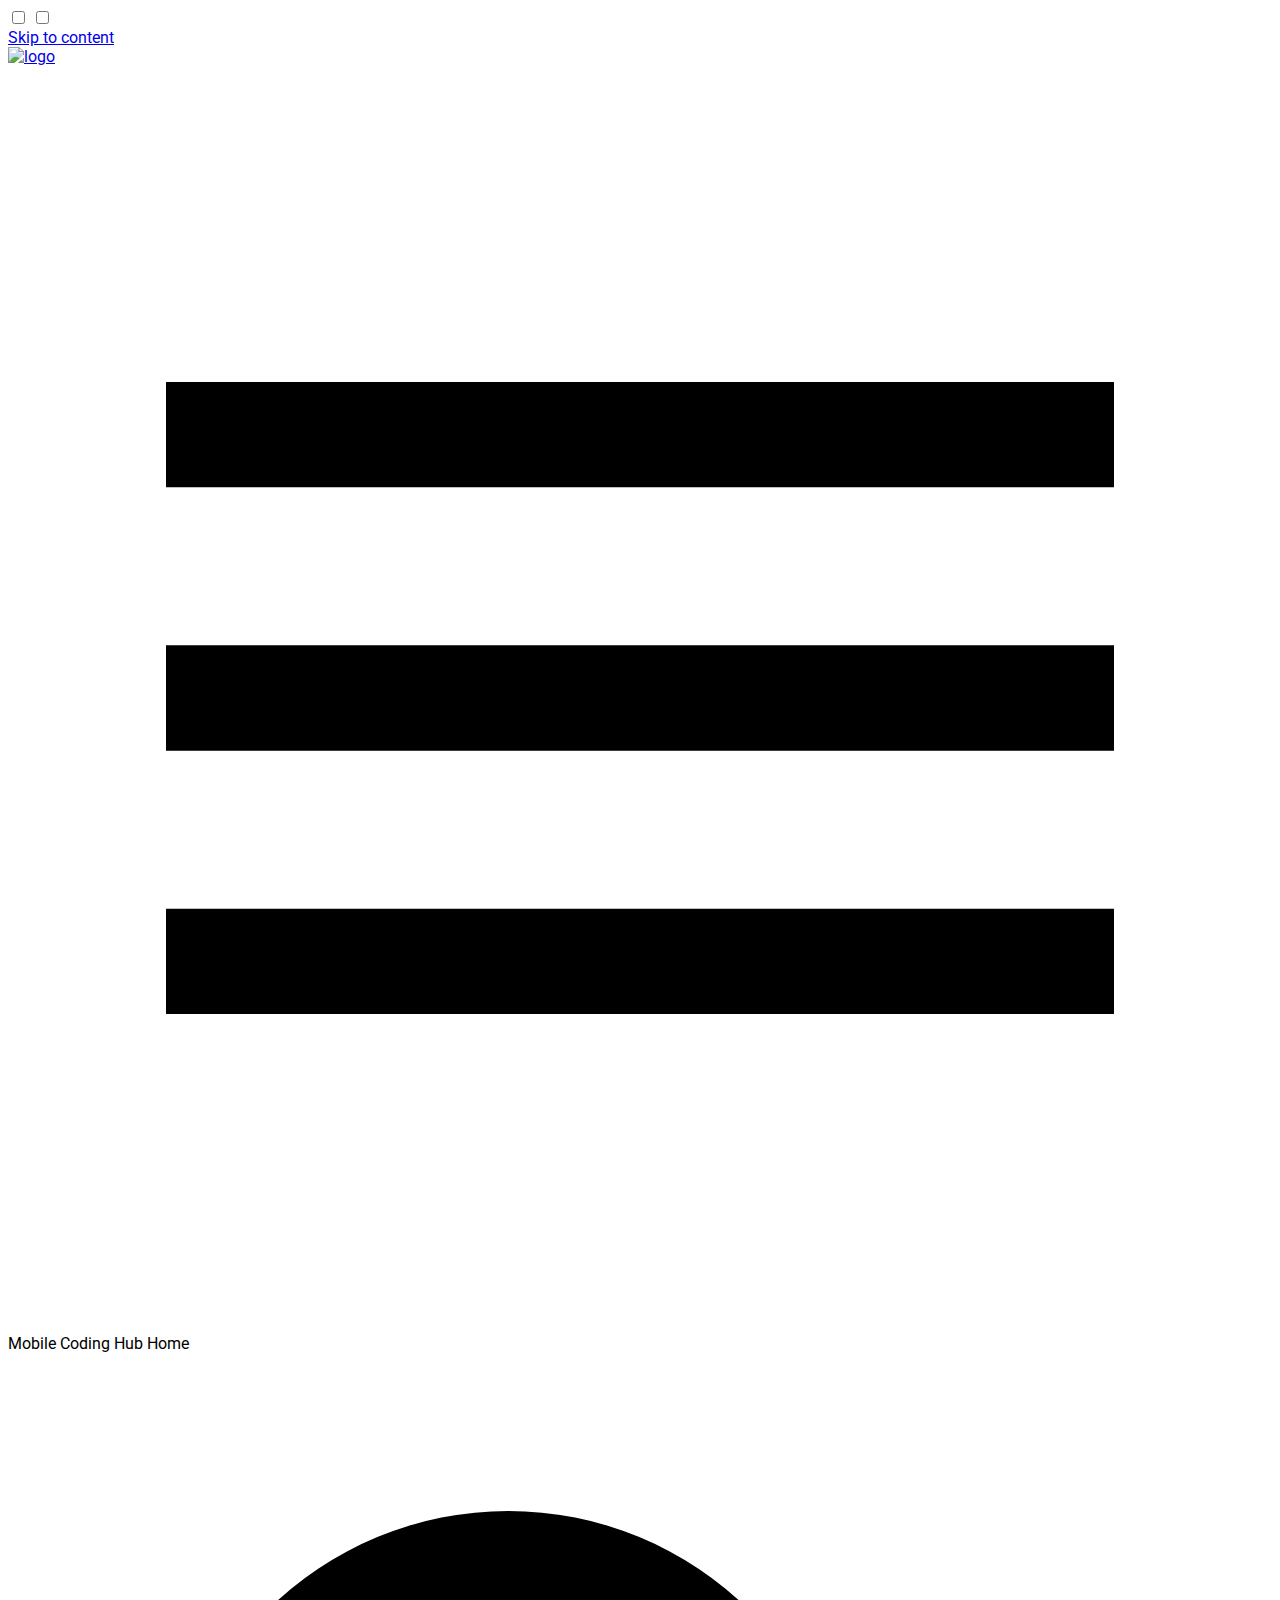
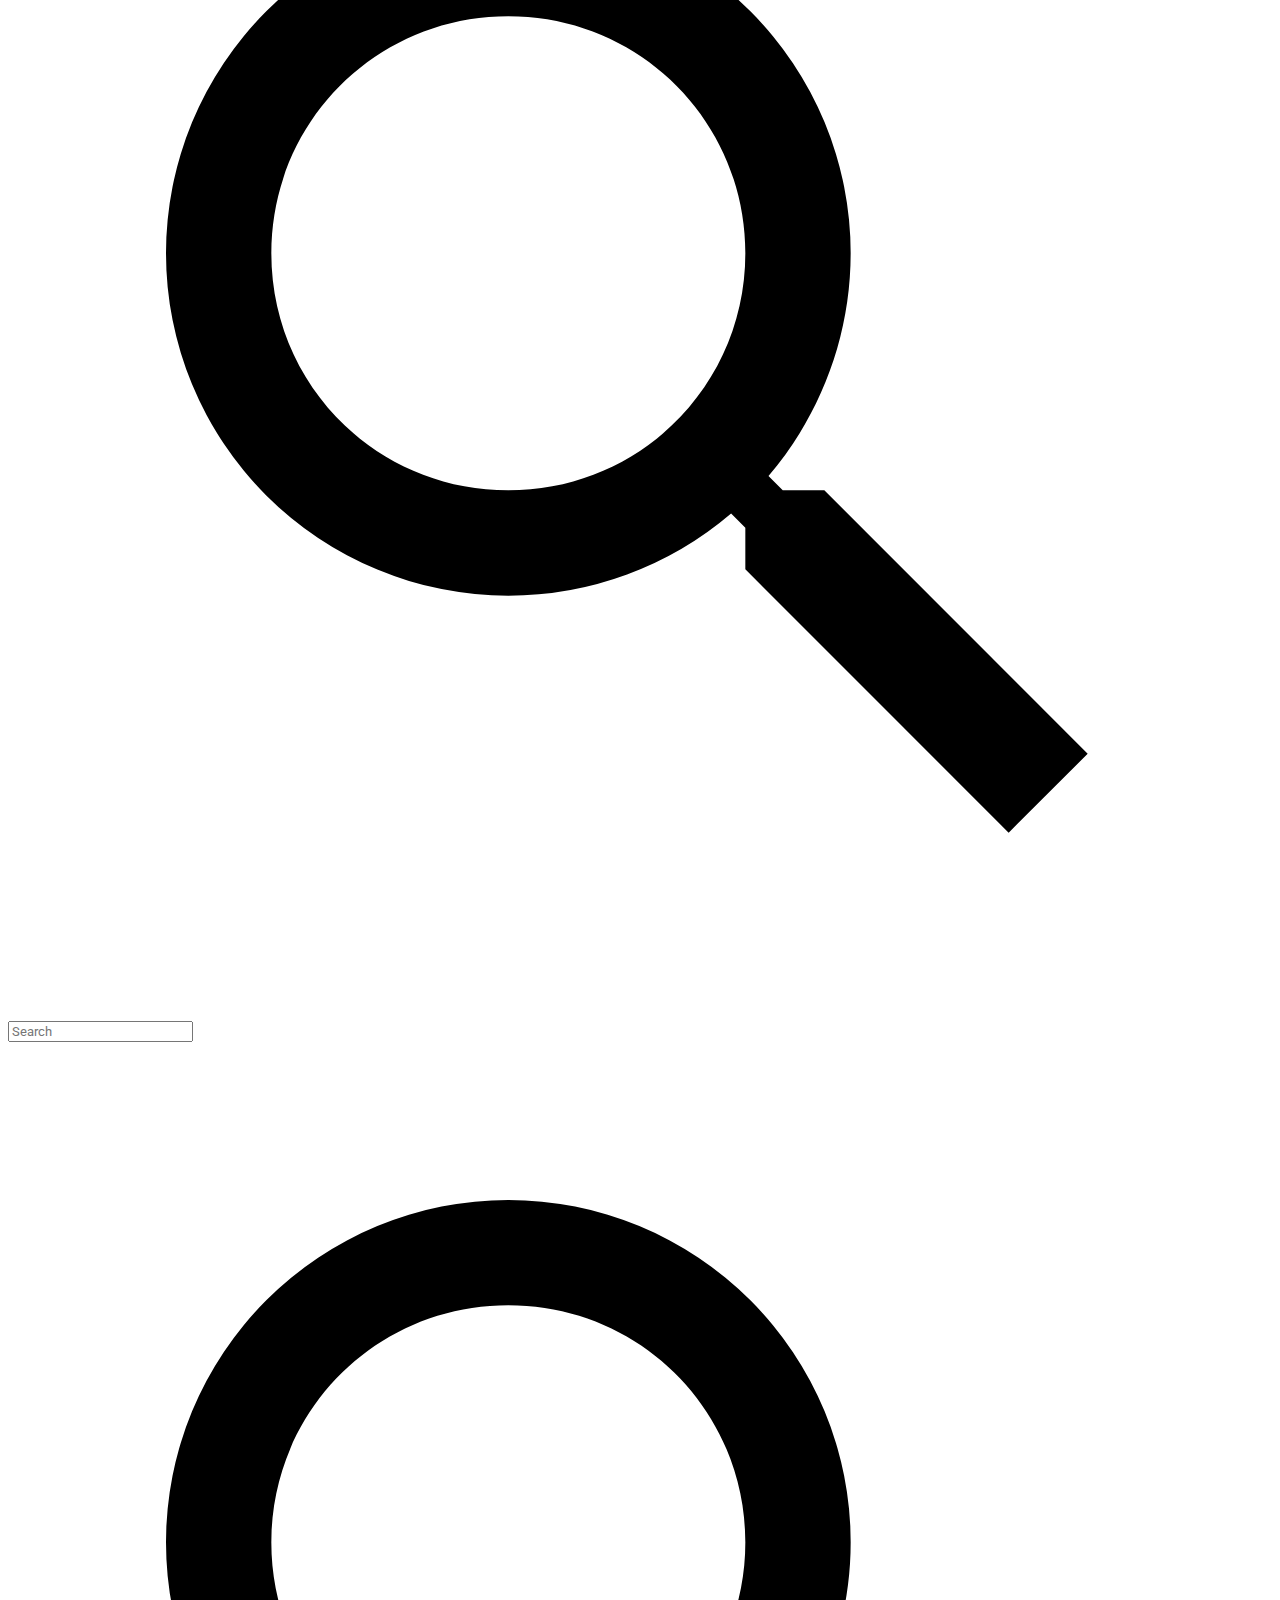
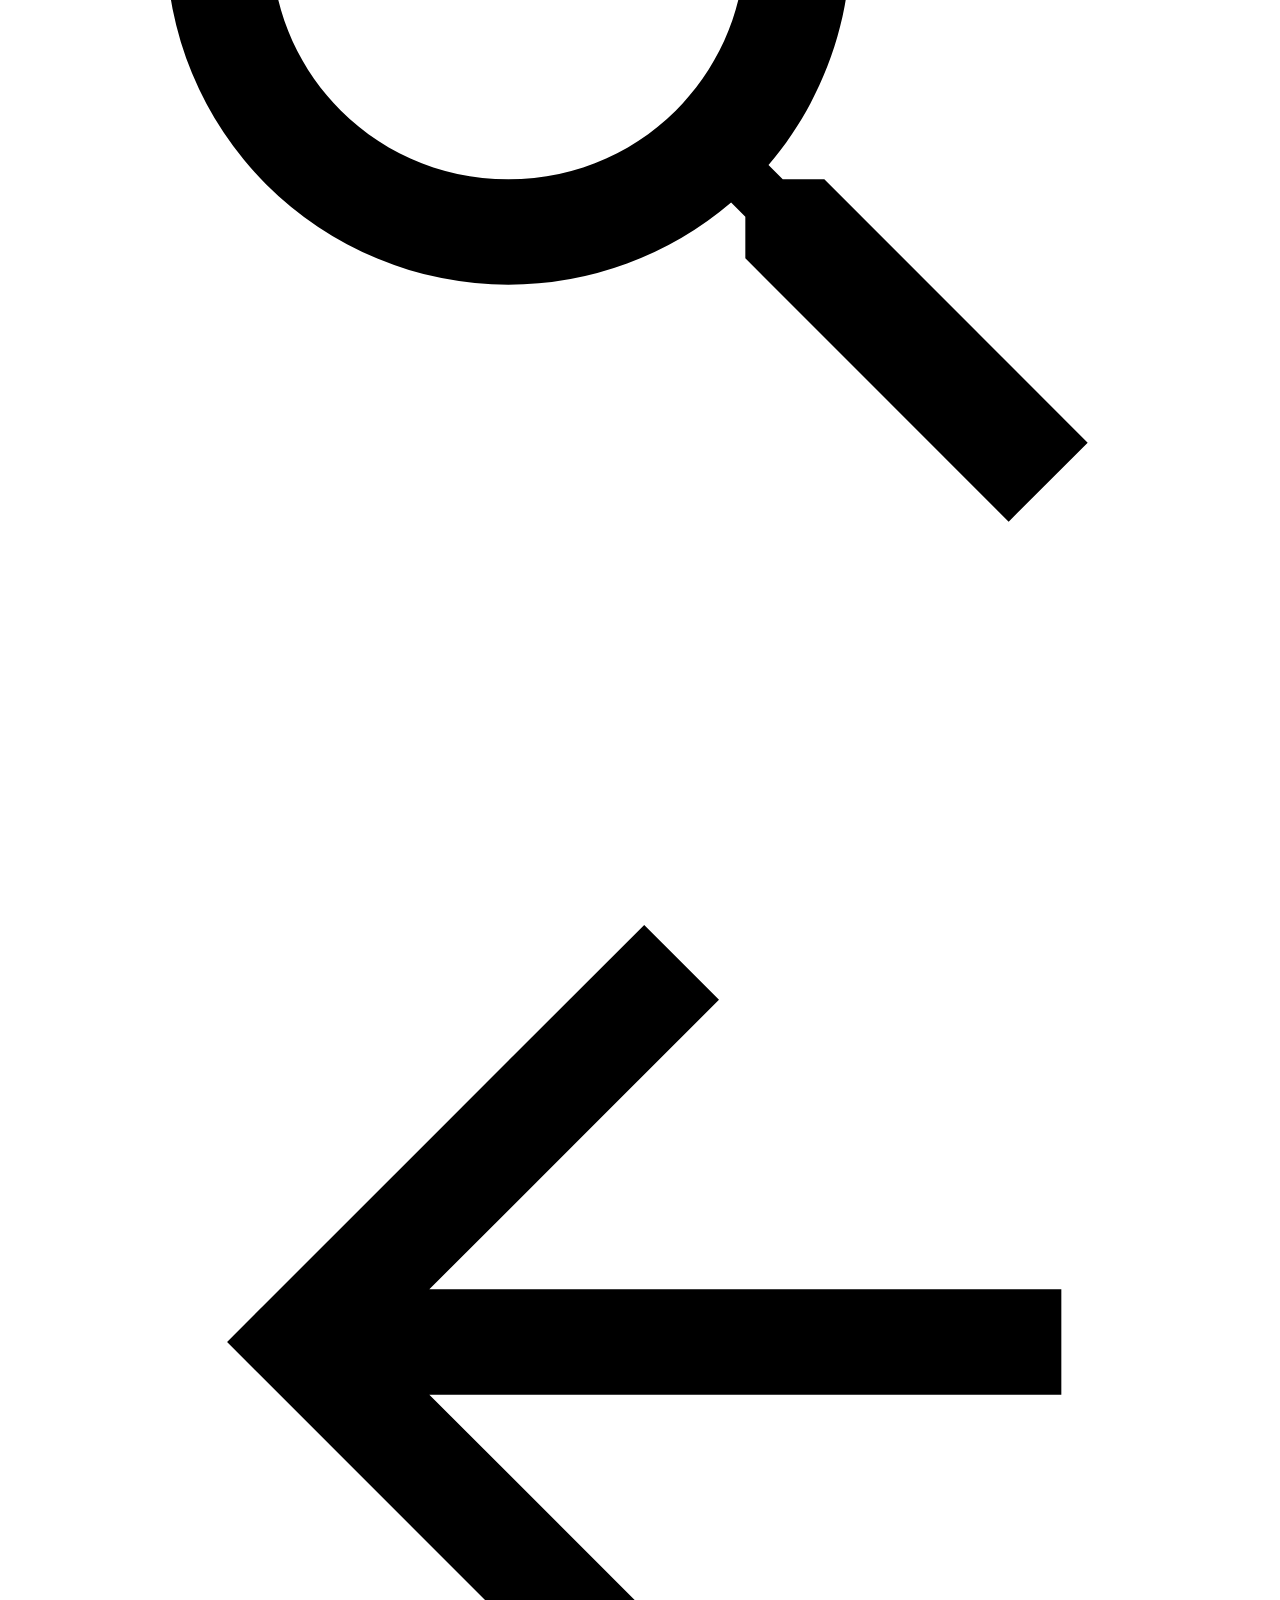
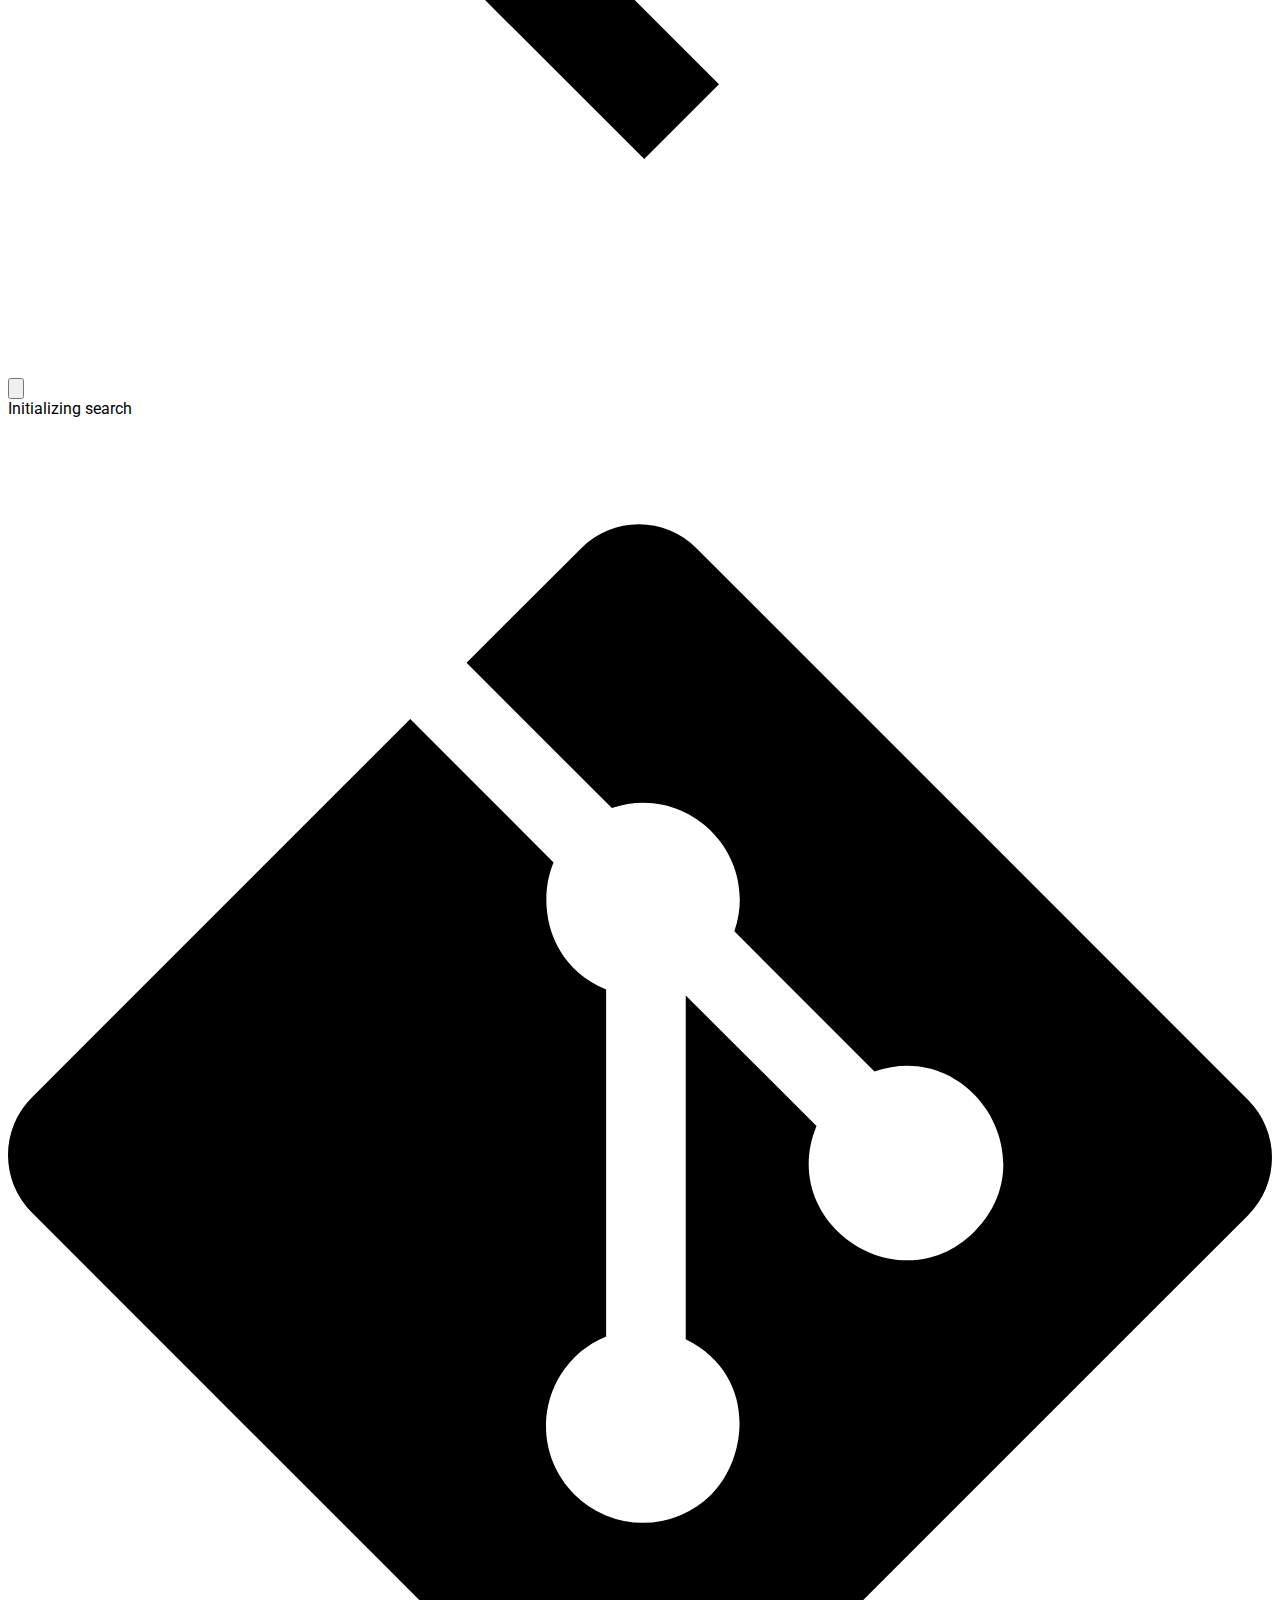
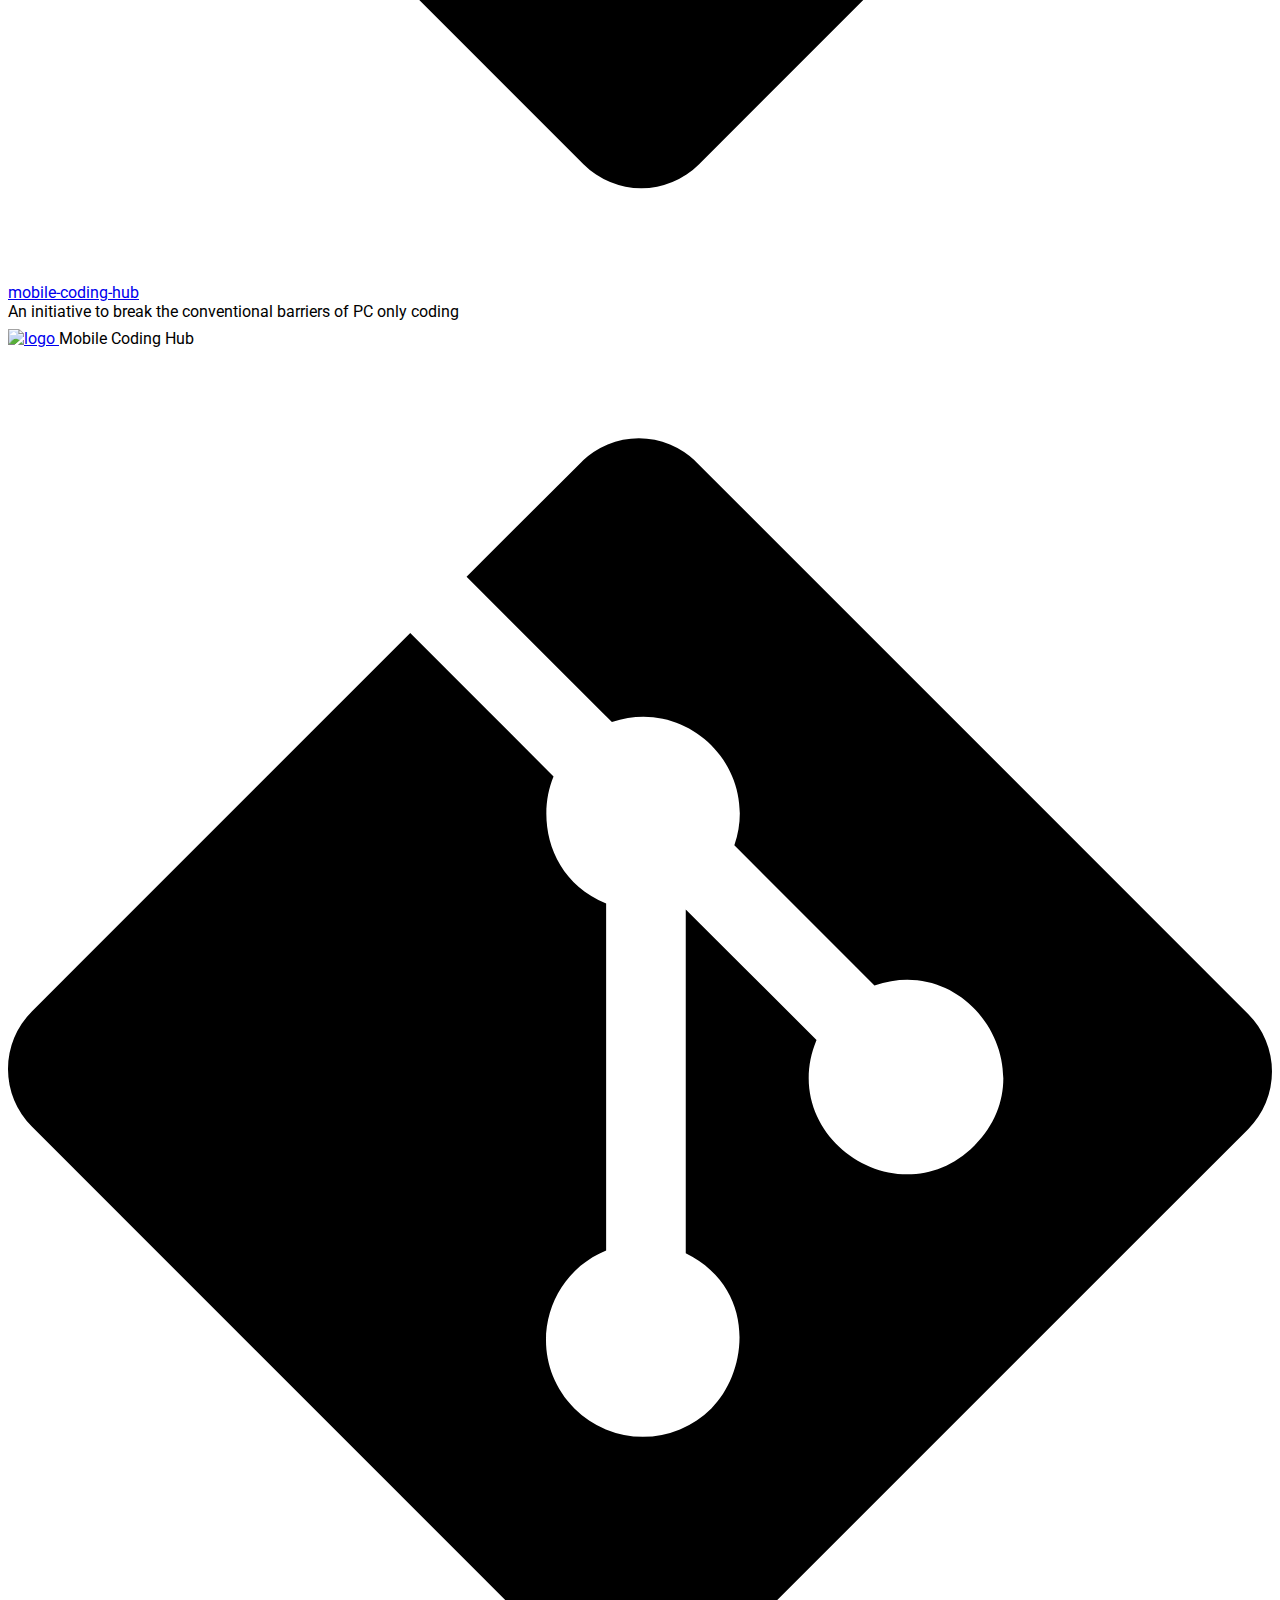
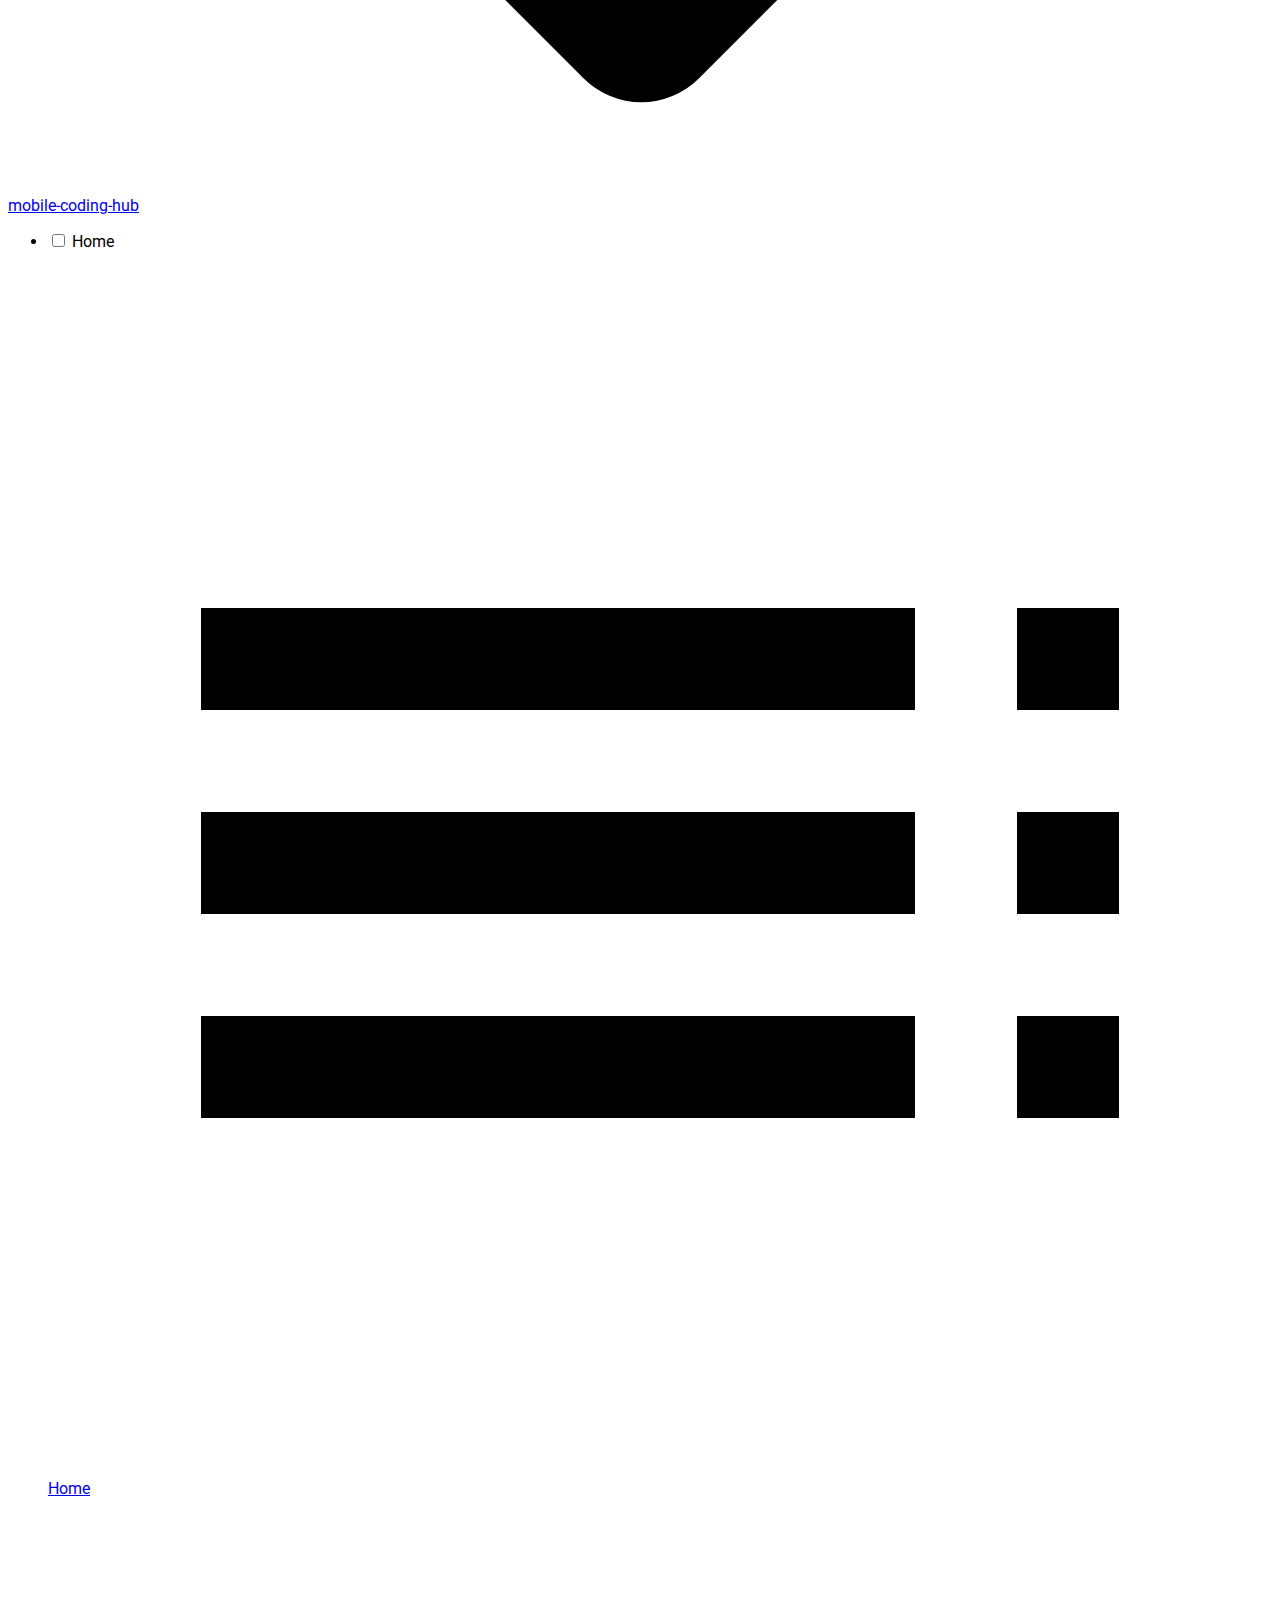
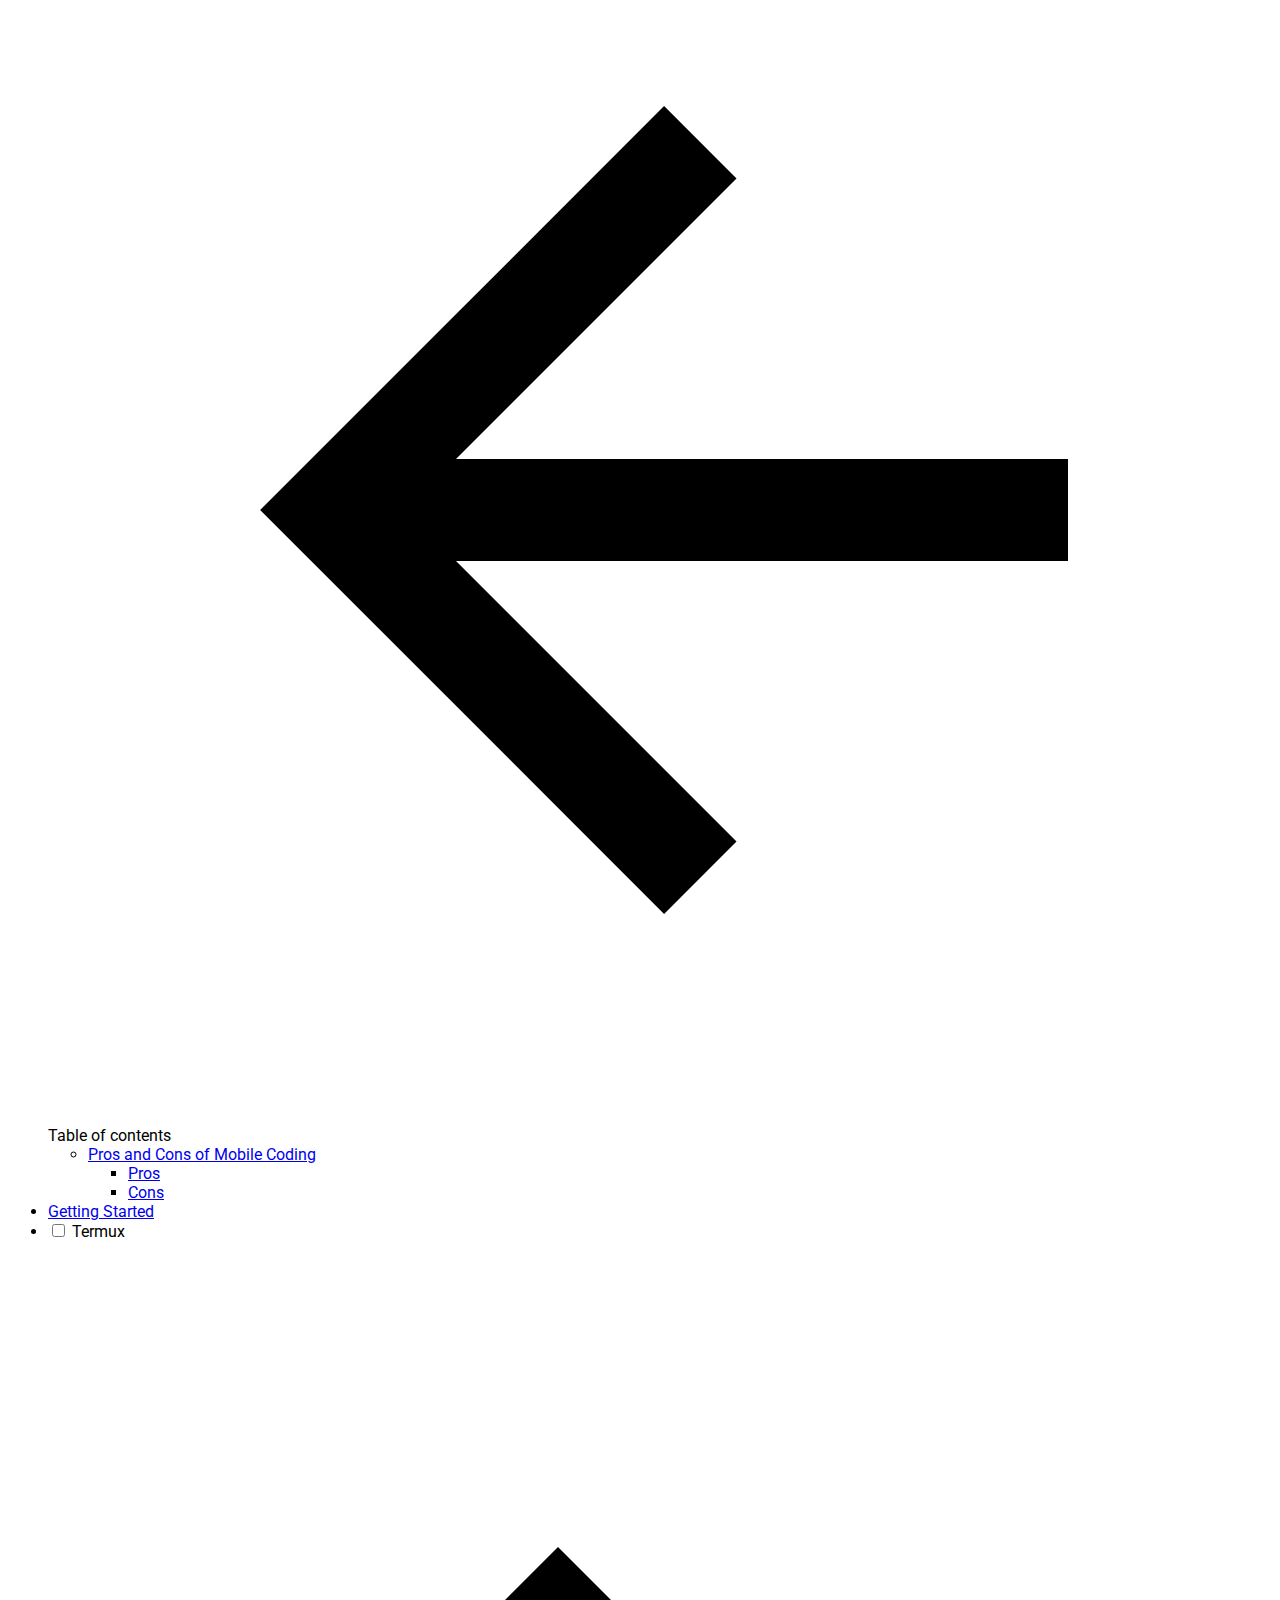
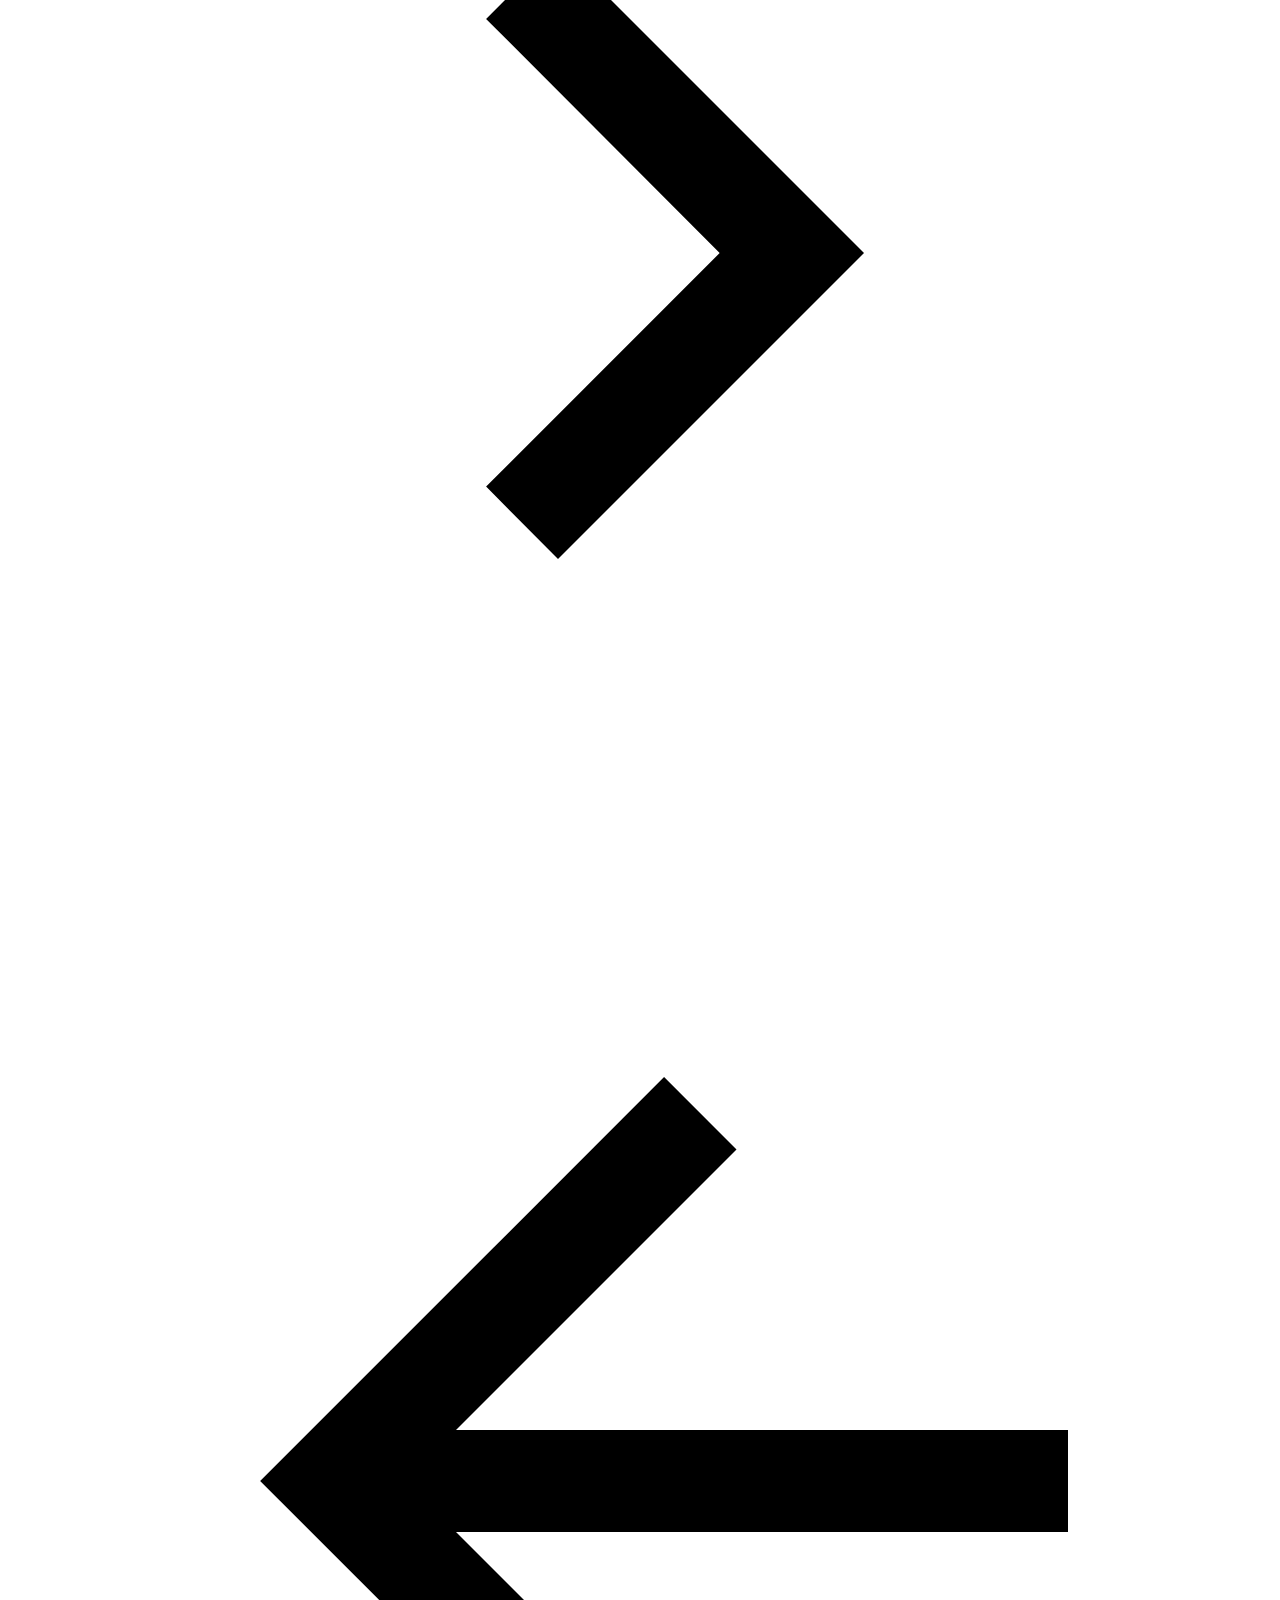
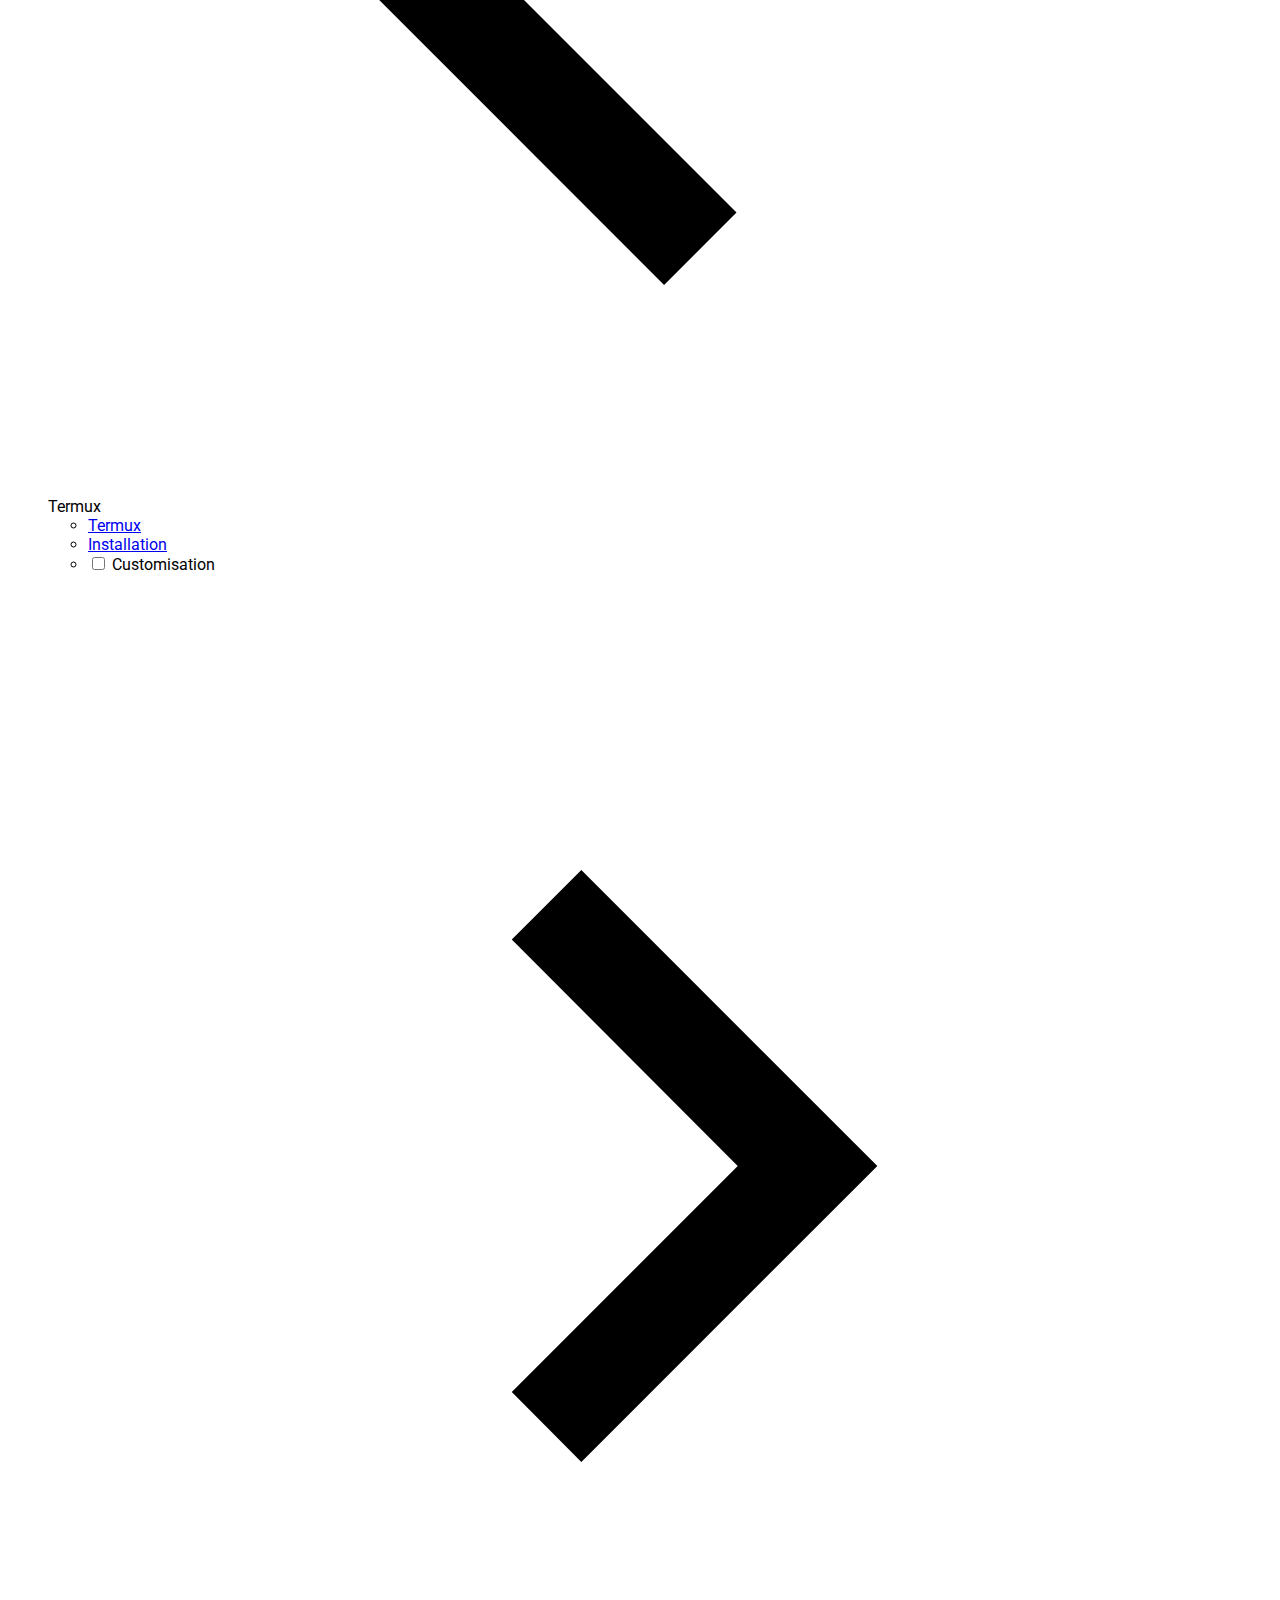
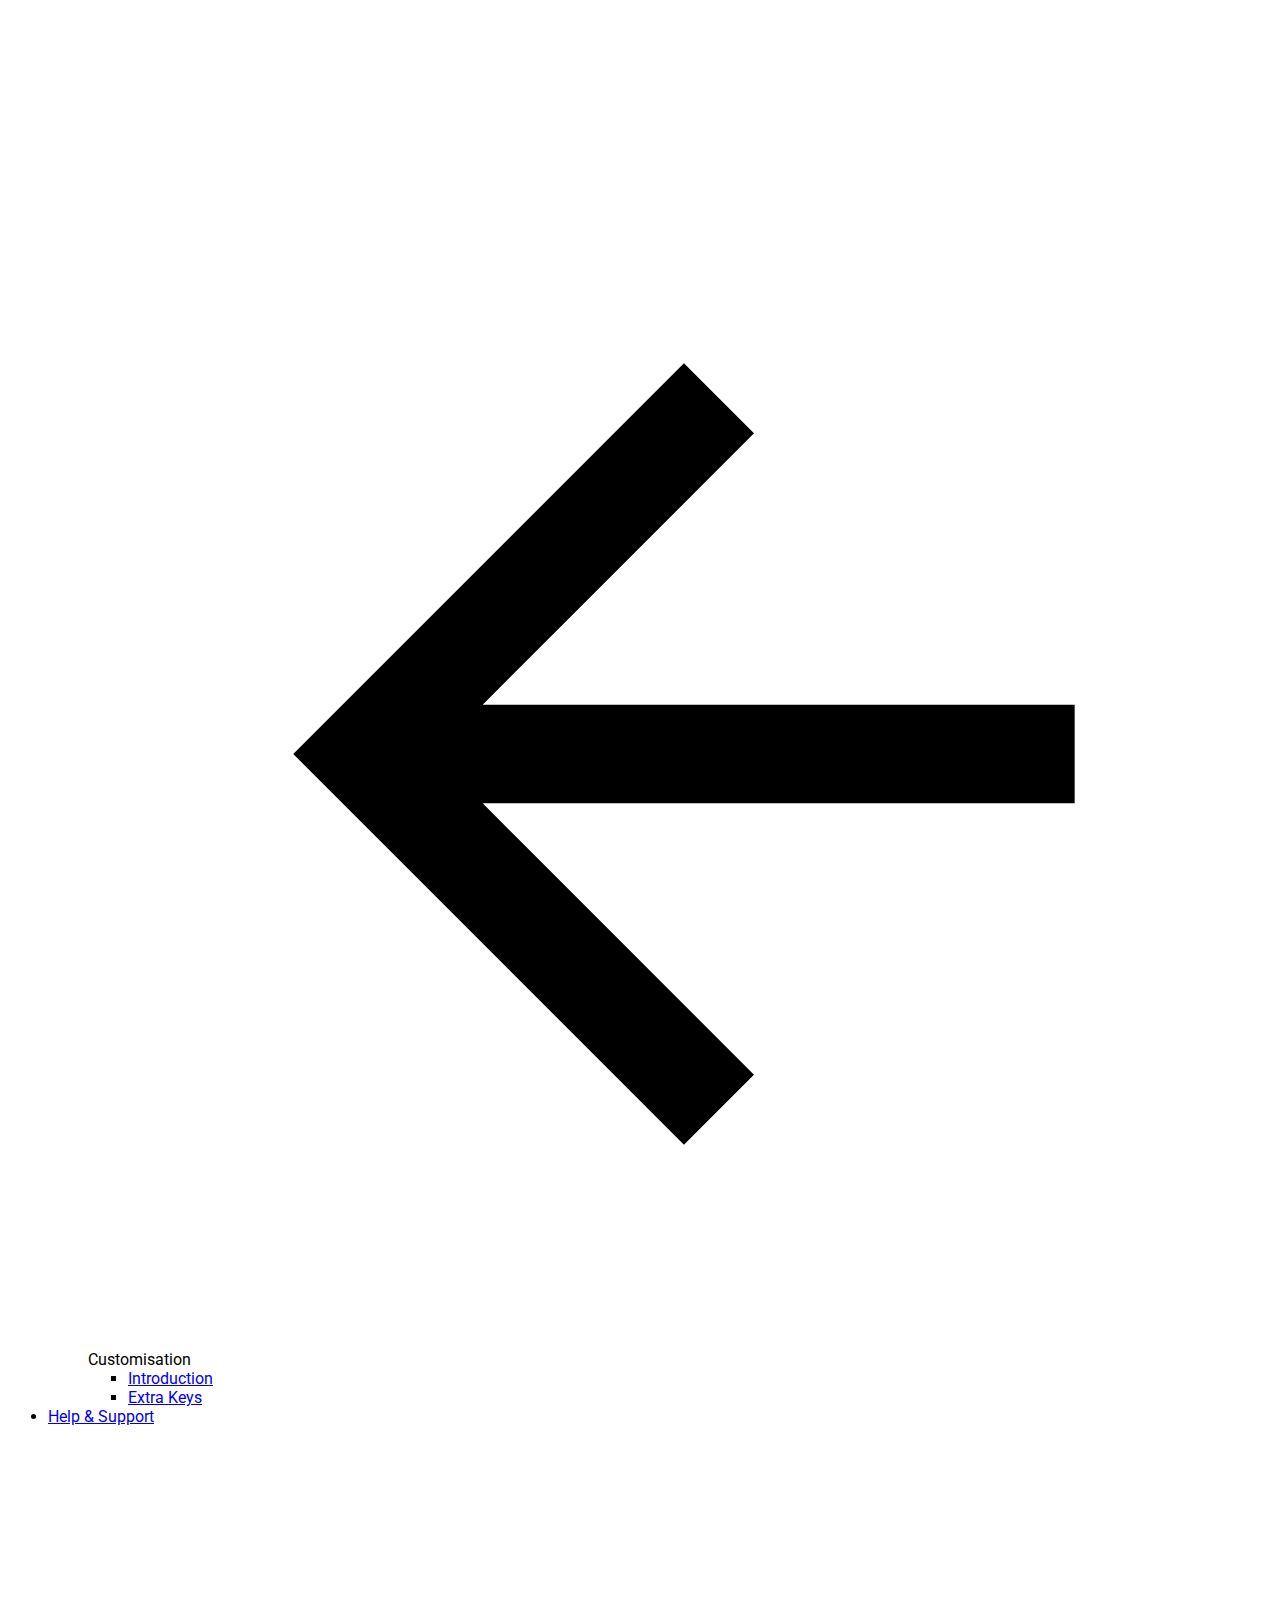
==== index.html @ 4bb4afca "Deployed f367a77 with MkDocs version: 1.1.2" ====
<!doctype html>
<html lang="en" class="no-js">
  <head>
    
  <meta charset="utf-8">
  <meta name="viewport" content="width=device-width,initial-scale=1">
  
    <meta name="description" content="An initiative to break the conventional barriers of PC only coding">
  
  
    <link rel="canonical" href="https://mobile-coding-hub.github.io/">
  
  
    <meta name="author" content="AXVin">
  
  
    <meta name="og:image" content="https://mobile-coding-hub.github.io/images/MCH_Mobile.svg">
  
  <link rel="shortcut icon" href="images/MCH_Mobile.svg">
  <meta name="generator" content="mkdocs-1.1.2, mkdocs-material-5.4.0">

    
      
        <title>Mobile Coding Hub</title>
      
    
    
  
      <link rel="stylesheet" href="assets/stylesheets/main.fe0cca5b.min.css">
      
        <link rel="stylesheet" href="assets/stylesheets/palette.a46bcfb3.min.css">
      
      
        
        
        <meta name="theme-color" content="#009688">
      
    
  
    
    
    
      <meta name="theme-color" content="#009688">
    
  

    
    
      
        <link href="https://fonts.gstatic.com" rel="preconnect" crossorigin>
        <link rel="stylesheet" href="https://fonts.googleapis.com/css?family=Roboto:300,400,400i,700%7CRoboto+Mono&display=fallback">
        <style>body,input{font-family:"Roboto",-apple-system,BlinkMacSystemFont,Helvetica,Arial,sans-serif}code,kbd,pre{font-family:"Roboto Mono",SFMono-Regular,Consolas,Menlo,monospace}</style>
      
    
    
    
      <link rel="stylesheet" href="stylesheets/extra.css">
    
    
      
        
<script>window.ga=window.ga||function(){(ga.q=ga.q||[]).push(arguments)},ga.l=+new Date,ga("create","UA-143099709-1","auto"),ga("set","anonymizeIp",!0),ga("send","pageview"),document.addEventListener("DOMContentLoaded",function(){document.forms.search&&document.forms.search.query.addEventListener("blur",function(){if(this.value){var e=document.location.pathname;ga("send","pageview",e+"?q="+this.value)}})}),document.addEventListener("DOMContentSwitch",function(){ga("send","pageview")})</script>
<script async src="https://www.google-analytics.com/analytics.js"></script>
      
    
    

  </head>
  
  
    
    
    
    <body dir="ltr" data-md-color-scheme="slate" data-md-color-primary="teal" data-md-color-accent="orange">
  
    
    <input class="md-toggle" data-md-toggle="drawer" type="checkbox" id="__drawer" autocomplete="off">
    <input class="md-toggle" data-md-toggle="search" type="checkbox" id="__search" autocomplete="off">
    <label class="md-overlay" for="__drawer"></label>
    <div data-md-component="skip">
      
        
        <a href="#our-motive" class="md-skip">
          Skip to content
        </a>
      
    </div>
    <div data-md-component="announce">
      
    </div>
    
      <header class="md-header" data-md-component="header">
  <nav class="md-header-nav md-grid" aria-label="Header">
    <a href="https://mobile-coding-hub.github.io" title="Mobile Coding Hub" class="md-header-nav__button md-logo" aria-label="Mobile Coding Hub">
      
  <img src="images/MCH_Mobile.svg" alt="logo">

    </a>
    <label class="md-header-nav__button md-icon" for="__drawer">
      <svg xmlns="http://www.w3.org/2000/svg" viewBox="0 0 24 24"><path d="M3 6h18v2H3V6m0 5h18v2H3v-2m0 5h18v2H3v-2z"/></svg>
    </label>
    <div class="md-header-nav__title" data-md-component="header-title">
      
        <div class="md-header-nav__ellipsis">
          <span class="md-header-nav__topic md-ellipsis">
            Mobile Coding Hub
          </span>
          <span class="md-header-nav__topic md-ellipsis">
            
              Home
            
          </span>
        </div>
      
    </div>
    
      <label class="md-header-nav__button md-icon" for="__search">
        <svg xmlns="http://www.w3.org/2000/svg" viewBox="0 0 24 24"><path d="M9.5 3A6.5 6.5 0 0116 9.5c0 1.61-.59 3.09-1.56 4.23l.27.27h.79l5 5-1.5 1.5-5-5v-.79l-.27-.27A6.516 6.516 0 019.5 16 6.5 6.5 0 013 9.5 6.5 6.5 0 019.5 3m0 2C7 5 5 7 5 9.5S7 14 9.5 14 14 12 14 9.5 12 5 9.5 5z"/></svg>
      </label>
      
<div class="md-search" data-md-component="search" role="dialog">
  <label class="md-search__overlay" for="__search"></label>
  <div class="md-search__inner" role="search">
    <form class="md-search__form" name="search">
      <input type="text" class="md-search__input" name="query" aria-label="Search" placeholder="Search" autocapitalize="off" autocorrect="off" autocomplete="off" spellcheck="false" data-md-component="search-query" data-md-state="active">
      <label class="md-search__icon md-icon" for="__search">
        <svg xmlns="http://www.w3.org/2000/svg" viewBox="0 0 24 24"><path d="M9.5 3A6.5 6.5 0 0116 9.5c0 1.61-.59 3.09-1.56 4.23l.27.27h.79l5 5-1.5 1.5-5-5v-.79l-.27-.27A6.516 6.516 0 019.5 16 6.5 6.5 0 013 9.5 6.5 6.5 0 019.5 3m0 2C7 5 5 7 5 9.5S7 14 9.5 14 14 12 14 9.5 12 5 9.5 5z"/></svg>
        <svg xmlns="http://www.w3.org/2000/svg" viewBox="0 0 24 24"><path d="M20 11v2H8l5.5 5.5-1.42 1.42L4.16 12l7.92-7.92L13.5 5.5 8 11h12z"/></svg>
      </label>
      <button type="reset" class="md-search__icon md-icon" aria-label="Clear" data-md-component="search-reset" tabindex="-1">
        <svg xmlns="http://www.w3.org/2000/svg" viewBox="0 0 24 24"><path d="M19 6.41L17.59 5 12 10.59 6.41 5 5 6.41 10.59 12 5 17.59 6.41 19 12 13.41 17.59 19 19 17.59 13.41 12 19 6.41z"/></svg>
      </button>
    </form>
    <div class="md-search__output">
      <div class="md-search__scrollwrap" data-md-scrollfix>
        <div class="md-search-result" data-md-component="search-result">
          <div class="md-search-result__meta">
            Initializing search
          </div>
          <ol class="md-search-result__list"></ol>
        </div>
      </div>
    </div>
  </div>
</div>
    
    
      <div class="md-header-nav__source">
        
<a href="https://github.com/mobile-coding-hub/mobile-coding-hub.github.io/" title="Go to repository" class="md-source">
  <div class="md-source__icon md-icon">
    
    <svg xmlns="http://www.w3.org/2000/svg" viewBox="0 0 448 512"><path d="M439.55 236.05L244 40.45a28.87 28.87 0 00-40.81 0l-40.66 40.63 51.52 51.52c27.06-9.14 52.68 16.77 43.39 43.68l49.66 49.66c34.23-11.8 61.18 31 35.47 56.69-26.49 26.49-70.21-2.87-56-37.34L240.22 199v121.85c25.3 12.54 22.26 41.85 9.08 55a34.34 34.34 0 01-48.55 0c-17.57-17.6-11.07-46.91 11.25-56v-123c-20.8-8.51-24.6-30.74-18.64-45L142.57 101 8.45 235.14a28.86 28.86 0 000 40.81l195.61 195.6a28.86 28.86 0 0040.8 0l194.69-194.69a28.86 28.86 0 000-40.81z"/></svg>
  </div>
  <div class="md-source__repository">
    mobile-coding-hub
  </div>
</a>
      </div>
    
  </nav>
</header>
    
    <div class="md-container" data-md-component="container">
      
        
          <!-- Determine class according to level -->


  


<!-- Hero teaser -->
<div class="md-hero md-hero--expand" data-md-component="hero">
  <div class="md-hero__inner md-grid">
    An initiative to break the conventional barriers of PC only coding

    <div class="ko-fi">
      <script type='text/javascript' src='https://ko-fi.com/widgets/widget_2.js'></script>
      <script type='text/javascript'>
        kofiwidget2.init('Buy me a Ko-fi', '#29abe0', 'D1D41VSPS');
        kofiwidget2.draw();
      </script>
    </div>
  </div>
</div>

<style>
.ko-fi {
  padding-top: 8px;
}
</style>
        
      
      
        
      
      <main class="md-main" data-md-component="main">
        <div class="md-main__inner md-grid">
          
            
              <div class="md-sidebar md-sidebar--primary" data-md-component="navigation">
                <div class="md-sidebar__scrollwrap">
                  <div class="md-sidebar__inner">
                    <nav class="md-nav md-nav--primary" aria-label="Navigation" data-md-level="0">
  <label class="md-nav__title" for="__drawer">
    <a href="https://mobile-coding-hub.github.io" title="Mobile Coding Hub" class="md-nav__button md-logo" aria-label="Mobile Coding Hub">
      
  <img src="images/MCH_Mobile.svg" alt="logo">

    </a>
    Mobile Coding Hub
  </label>
  
    <div class="md-nav__source">
      
<a href="https://github.com/mobile-coding-hub/mobile-coding-hub.github.io/" title="Go to repository" class="md-source">
  <div class="md-source__icon md-icon">
    
    <svg xmlns="http://www.w3.org/2000/svg" viewBox="0 0 448 512"><path d="M439.55 236.05L244 40.45a28.87 28.87 0 00-40.81 0l-40.66 40.63 51.52 51.52c27.06-9.14 52.68 16.77 43.39 43.68l49.66 49.66c34.23-11.8 61.18 31 35.47 56.69-26.49 26.49-70.21-2.87-56-37.34L240.22 199v121.85c25.3 12.54 22.26 41.85 9.08 55a34.34 34.34 0 01-48.55 0c-17.57-17.6-11.07-46.91 11.25-56v-123c-20.8-8.51-24.6-30.74-18.64-45L142.57 101 8.45 235.14a28.86 28.86 0 000 40.81l195.61 195.6a28.86 28.86 0 0040.8 0l194.69-194.69a28.86 28.86 0 000-40.81z"/></svg>
  </div>
  <div class="md-source__repository">
    mobile-coding-hub
  </div>
</a>
    </div>
  
  <ul class="md-nav__list" data-md-scrollfix>
    
      
      
      

  


  <li class="md-nav__item md-nav__item--active">
    
    <input class="md-nav__toggle md-toggle" data-md-toggle="toc" type="checkbox" id="__toc">
    
      
    
    
      <label class="md-nav__link md-nav__link--active" for="__toc">
        Home
        <span class="md-nav__icon md-icon">
          <svg xmlns="http://www.w3.org/2000/svg" viewBox="0 0 24 24"><path d="M3 9h14V7H3v2m0 4h14v-2H3v2m0 4h14v-2H3v2m16 0h2v-2h-2v2m0-10v2h2V7h-2m0 6h2v-2h-2v2z"/></svg>
        </span>
      </label>
    
    <a href="." title="Home" class="md-nav__link md-nav__link--active">
      Home
    </a>
    
      
<nav class="md-nav md-nav--secondary" aria-label="Table of contents">
  
  
    
  
  
    <label class="md-nav__title" for="__toc">
      <span class="md-nav__icon md-icon">
        <svg xmlns="http://www.w3.org/2000/svg" viewBox="0 0 24 24"><path d="M20 11v2H8l5.5 5.5-1.42 1.42L4.16 12l7.92-7.92L13.5 5.5 8 11h12z"/></svg>
      </span>
      Table of contents
    </label>
    <ul class="md-nav__list" data-md-scrollfix>
      
        <li class="md-nav__item">
  <a href="#pros-and-cons-of-mobile-coding" class="md-nav__link">
    Pros and Cons of Mobile Coding
  </a>
  
    <nav class="md-nav" aria-label="Pros and Cons of Mobile Coding">
      <ul class="md-nav__list">
        
          <li class="md-nav__item">
  <a href="#pros" class="md-nav__link">
    Pros
  </a>
  
</li>
        
          <li class="md-nav__item">
  <a href="#cons" class="md-nav__link">
    Cons
  </a>
  
</li>
        
      </ul>
    </nav>
  
</li>
      
    </ul>
  
</nav>
    
  </li>

    
      
      
      


  <li class="md-nav__item">
    <a href="started/" title="Getting Started" class="md-nav__link">
      Getting Started
    </a>
  </li>

    
      
      
      


  <li class="md-nav__item md-nav__item--nested">
    
      <input class="md-nav__toggle md-toggle" data-md-toggle="nav-3" type="checkbox" id="nav-3">
    
    <label class="md-nav__link" for="nav-3">
      Termux
      <span class="md-nav__icon md-icon">
        <svg xmlns="http://www.w3.org/2000/svg" viewBox="0 0 24 24"><path d="M8.59 16.58L13.17 12 8.59 7.41 10 6l6 6-6 6-1.41-1.42z"/></svg>
      </span>
    </label>
    <nav class="md-nav" aria-label="Termux" data-md-level="1">
      <label class="md-nav__title" for="nav-3">
        <span class="md-nav__icon md-icon">
          <svg xmlns="http://www.w3.org/2000/svg" viewBox="0 0 24 24"><path d="M20 11v2H8l5.5 5.5-1.42 1.42L4.16 12l7.92-7.92L13.5 5.5 8 11h12z"/></svg>
        </span>
        Termux
      </label>
      <ul class="md-nav__list" data-md-scrollfix>
        
        
          
          
          


  <li class="md-nav__item">
    <a href="termux/" title="Termux" class="md-nav__link">
      Termux
    </a>
  </li>

        
          
          
          


  <li class="md-nav__item">
    <a href="termux/installation/" title="Installation" class="md-nav__link">
      Installation
    </a>
  </li>

        
          
          
          


  <li class="md-nav__item md-nav__item--nested">
    
      <input class="md-nav__toggle md-toggle" data-md-toggle="nav-3-3" type="checkbox" id="nav-3-3">
    
    <label class="md-nav__link" for="nav-3-3">
      Customisation
      <span class="md-nav__icon md-icon">
        <svg xmlns="http://www.w3.org/2000/svg" viewBox="0 0 24 24"><path d="M8.59 16.58L13.17 12 8.59 7.41 10 6l6 6-6 6-1.41-1.42z"/></svg>
      </span>
    </label>
    <nav class="md-nav" aria-label="Customisation" data-md-level="2">
      <label class="md-nav__title" for="nav-3-3">
        <span class="md-nav__icon md-icon">
          <svg xmlns="http://www.w3.org/2000/svg" viewBox="0 0 24 24"><path d="M20 11v2H8l5.5 5.5-1.42 1.42L4.16 12l7.92-7.92L13.5 5.5 8 11h12z"/></svg>
        </span>
        Customisation
      </label>
      <ul class="md-nav__list" data-md-scrollfix>
        
        
          
          
          


  <li class="md-nav__item">
    <a href="termux/customisation/" title="Introduction" class="md-nav__link">
      Introduction
    </a>
  </li>

        
          
          
          


  <li class="md-nav__item">
    <a href="termux/customisation/extra_keys/" title="Extra Keys" class="md-nav__link">
      Extra Keys
    </a>
  </li>

        
      </ul>
    </nav>
  </li>

        
      </ul>
    </nav>
  </li>

    
      
      
      


  <li class="md-nav__item">
    <a href="support/" title="Help & Support" class="md-nav__link">
      Help & Support
    </a>
  </li>

    
  </ul>
</nav>
                  </div>
                </div>
              </div>
            
            
              <div class="md-sidebar md-sidebar--secondary" data-md-component="toc">
                <div class="md-sidebar__scrollwrap">
                  <div class="md-sidebar__inner">
                    
<nav class="md-nav md-nav--secondary" aria-label="Table of contents">
  
  
    
  
  
    <label class="md-nav__title" for="__toc">
      <span class="md-nav__icon md-icon">
        <svg xmlns="http://www.w3.org/2000/svg" viewBox="0 0 24 24"><path d="M20 11v2H8l5.5 5.5-1.42 1.42L4.16 12l7.92-7.92L13.5 5.5 8 11h12z"/></svg>
      </span>
      Table of contents
    </label>
    <ul class="md-nav__list" data-md-scrollfix>
      
        <li class="md-nav__item">
  <a href="#pros-and-cons-of-mobile-coding" class="md-nav__link">
    Pros and Cons of Mobile Coding
  </a>
  
    <nav class="md-nav" aria-label="Pros and Cons of Mobile Coding">
      <ul class="md-nav__list">
        
          <li class="md-nav__item">
  <a href="#pros" class="md-nav__link">
    Pros
  </a>
  
</li>
        
          <li class="md-nav__item">
  <a href="#cons" class="md-nav__link">
    Cons
  </a>
  
</li>
        
      </ul>
    </nav>
  
</li>
      
    </ul>
  
</nav>
                  </div>
                </div>
              </div>
            
          
          <div class="md-content">
            <article class="md-content__inner md-typeset">
              
                
                  <a href="https://github.com/mobile-coding-hub/mobile-coding-hub.github.io/edit/docs/docs/index.md" title="Edit this page" class="md-content__button md-icon">
                    <svg xmlns="http://www.w3.org/2000/svg" viewBox="0 0 24 24"><path d="M20.71 7.04c.39-.39.39-1.04 0-1.41l-2.34-2.34c-.37-.39-1.02-.39-1.41 0l-1.84 1.83 3.75 3.75M3 17.25V21h3.75L17.81 9.93l-3.75-3.75L3 17.25z"/></svg>
                  </a>
                
                
                  
                
                
                <p><img class="mch-logo" src="images/MCH_LOGO.svg" height="20%" width="20%"></p>
<h1 id="our-motive">Our Motive<a class="headerlink" href="#our-motive" title="Permanent link">&para;</a></h1>
<p>We were the first ones who recognised the need of mobile coding </p>
<p>At MCH, we aspire to make the masses aware about the possibilities of mobile coding.
May it be your phone, tablet or browser on a toaster</p>
<p>We are trying our best to keep the website free of any advertisement to give the best experience to the users.</p>
<p>You are welcome to give any suggestions or opinions on our <a href="support/">Discord Server</a>.
Have a happy stay <img alt="😃" class="twemoji" src="https://twemoji.maxcdn.com/v/latest/svg/1f603.svg" title=":smiley:" />!</p>
<div class="admonition abstract">
<p class="admonition-title">Yes, the toasters do exist!</p>
<p>Don't know how mobile they are!</p>
</div>
<h2 id="pros-and-cons-of-mobile-coding">Pros and Cons of Mobile Coding<a class="headerlink" href="#pros-and-cons-of-mobile-coding" title="Permanent link">&para;</a></h2>
<p>Just like any other thing, Mobile Coding has its own features and its own set of problems.
We won't just let you dive into this world without you know everything(or most of the stuff)
about it</p>
<h3 id="pros">Pros<a class="headerlink" href="#pros" title="Permanent link">&para;</a></h3>
<ul>
<li>Best alternative for those who don't already have a PC or have a really old one</li>
<li>Best for prototyping</li>
<li>More utility out of a product you already have</li>
<li>Portability - Code Anywhere, Take it with you anywhere!</li>
<li>Fix bugs on the fly</li>
<li>Get notifications directly</li>
<li>Easier to run scripts in background</li>
<li>Better for people who don't want to buy a raspberry pie or host a VPS(Though we will teach you how you can do this as well)</li>
</ul>
<h3 id="cons">Cons<a class="headerlink" href="#cons" title="Permanent link">&para;</a></h3>
<ul>
<li>Can lead to device overheating
    !!! note
        Though if you can run games in high quality then it shouldn't be a problem</li>
<li>Mobile Data Charges usually very high in some countries</li>
<li>Restrictions on Battery Life</li>
<li>Less Upgradability
    &gt; The most you can easily do is to increase the storage space</li>
<li>Less efficient if you can type on a keyboard with &gt;55-60wpm</li>
<li>Mobile Phone aren't meant to run background  tasks at full efficiency.</li>
<li>Running script in foreground for too long can result in reduced display life</li>
</ul>
<details class="tip" open="open"><summary>About the Author</summary><p><!-- <img alt="AXVin Logo" src="images/axvin_sthumbnail.jpg" /> -->
<img id="owner-image" src="images/axvin_sthumbnail.jpg"></p>
<h1 id="axvin-is-a-self-taught-software-developer-proficient-in-python"><a href="https://axvin.tk">AXVin</a> is a self taught software developer, proficient in Python!<a class="headerlink" href="#axvin-is-a-self-taught-software-developer-proficient-in-python" title="Permanent link">&para;</a></h1>
</details>
                
                  
                
              
              
                


              
            </article>
          </div>
        </div>
      </main>
      
        


<footer class="md-footer">

  
    <div class="md-footer-nav">
      <nav
        class="md-footer-nav__inner md-grid"
        aria-label="Footer"
      >

        

        
          <a
            href="started/"
            title="Getting Started"
            class="md-footer-nav__link md-footer-nav__link--next"
            rel="next"
          >
            <div class="md-footer-nav__title">
              <div class="md-ellipsis">
                <span class="md-footer-nav__direction">
                  Next
                </span>
                Getting Started
              </div>
            </div>
            <div class="md-footer-nav__button md-icon">
              <svg xmlns="http://www.w3.org/2000/svg" viewBox="0 0 24 24"><path d="M4 11v2h12l-5.5 5.5 1.42 1.42L19.84 12l-7.92-7.92L10.5 5.5 16 11H4z"/></svg>
            </div>
          </a>
        
      </nav>
    </div>
  

  <div class="md-footer-meta md-typeset">
    <div class="md-footer-meta__inner md-grid">

      <div class="md-footer-copyright">
        
          <div class="md-footer-copyright__highlight">
            Copyright &copy; 2020 AXVin
          </div>
        
      
  <div class="md-footer-social">
    
      
      
        
        
      
      <a href="https://discord.gg/SVh4jJP" target="_blank" rel="noopener" title="discord.gg" class="md-footer-social__link">
        <svg xmlns="http://www.w3.org/2000/svg" viewBox="0 0 24 24"><path d="M22 24l-5.25-5 .63 2H4.5A2.5 2.5 0 012 18.5v-15A2.5 2.5 0 014.5 1h15A2.5 2.5 0 0122 3.5V24M12 6.8c-2.68 0-4.56 1.15-4.56 1.15 1.03-.92 2.83-1.45 2.83-1.45l-.17-.17c-1.69.03-3.22 1.2-3.22 1.2-1.72 3.59-1.61 6.69-1.61 6.69 1.4 1.81 3.48 1.68 3.48 1.68l.71-.9c-1.25-.27-2.04-1.38-2.04-1.38S9.3 14.9 12 14.9s4.58-1.28 4.58-1.28-.79 1.11-2.04 1.38l.71.9s2.08.13 3.48-1.68c0 0 .11-3.1-1.61-6.69 0 0-1.53-1.17-3.22-1.2l-.17.17s1.8.53 2.83 1.45c0 0-1.88-1.15-4.56-1.15m-2.07 3.79c.65 0 1.18.57 1.17 1.27 0 .69-.52 1.27-1.17 1.27-.64 0-1.16-.58-1.16-1.27 0-.7.51-1.27 1.16-1.27m4.17 0c.65 0 1.17.57 1.17 1.27 0 .69-.52 1.27-1.17 1.27-.64 0-1.16-.58-1.16-1.27 0-.7.51-1.27 1.16-1.27z"/></svg>
      </a>
    
      
      
        
        
      
      <a href="https://patreon.com/AXVin" target="_blank" rel="noopener" title="patreon.com" class="md-footer-social__link">
        <svg xmlns="http://www.w3.org/2000/svg" viewBox="0 0 24 24"><path d="M14.82 2.41c3.96 0 7.18 3.24 7.18 7.21 0 3.96-3.22 7.18-7.18 7.18-3.97 0-7.21-3.22-7.21-7.18 0-3.97 3.24-7.21 7.21-7.21M2 21.6h3.5V2.41H2V21.6z"/></svg>
      </a>
    
      
      
        
        
      
      <a href="https://twitter.com/AXVin" target="_blank" rel="noopener" title="twitter.com" class="md-footer-social__link">
        <svg xmlns="http://www.w3.org/2000/svg" viewBox="0 0 24 24"><path d="M22.46 6c-.77.35-1.6.58-2.46.69.88-.53 1.56-1.37 1.88-2.38-.83.5-1.75.85-2.72 1.05C18.37 4.5 17.26 4 16 4c-2.35 0-4.27 1.92-4.27 4.29 0 .34.04.67.11.98C8.28 9.09 5.11 7.38 3 4.79c-.37.63-.58 1.37-.58 2.15 0 1.49.75 2.81 1.91 3.56-.71 0-1.37-.2-1.95-.5v.03c0 2.08 1.48 3.82 3.44 4.21a4.22 4.22 0 01-1.93.07 4.28 4.28 0 004 2.98 8.521 8.521 0 01-5.33 1.84c-.34 0-.68-.02-1.02-.06C3.44 20.29 5.7 21 8.12 21 16 21 20.33 14.46 20.33 8.79c0-.19 0-.37-.01-.56.84-.6 1.56-1.36 2.14-2.23z"/></svg>
      </a>
    
      
      
        
        
      
      <a href="https://bitbucket.org/AXVin" target="_blank" rel="noopener" title="bitbucket.org" class="md-footer-social__link">
        <svg xmlns="http://www.w3.org/2000/svg" viewBox="0 0 24 24"><path d="M2.65 3C2.3 3 2 3.3 2 3.65v.12l2.73 16.5c.07.42.43.73.85.73h13.05c.31 0 .59-.22.64-.54L22 3.77a.643.643 0 00-.54-.73c-.03-.01-.07-.01-.11-.01L2.65 3M14.1 14.95H9.94L8.81 9.07h6.3l-1.01 5.88z"/></svg>
      </a>
    
      
      
        
        
      
      <a href="https://instagram.com/__axvin__" target="_blank" rel="noopener" title="instagram.com" class="md-footer-social__link">
        <svg xmlns="http://www.w3.org/2000/svg" viewBox="0 0 24 24"><path d="M7.8 2h8.4C19.4 2 22 4.6 22 7.8v8.4a5.8 5.8 0 01-5.8 5.8H7.8C4.6 22 2 19.4 2 16.2V7.8A5.8 5.8 0 017.8 2m-.2 2A3.6 3.6 0 004 7.6v8.8C4 18.39 5.61 20 7.6 20h8.8a3.6 3.6 0 003.6-3.6V7.6C20 5.61 18.39 4 16.4 4H7.6m9.65 1.5a1.25 1.25 0 011.25 1.25A1.25 1.25 0 0117.25 8 1.25 1.25 0 0116 6.75a1.25 1.25 0 011.25-1.25M12 7a5 5 0 015 5 5 5 0 01-5 5 5 5 0 01-5-5 5 5 0 015-5m0 2a3 3 0 00-3 3 3 3 0 003 3 3 3 0 003-3 3 3 0 00-3-3z"/></svg>
      </a>
    
      
      
        
        
      
      <a href="https://ko-fi.com/AXVin" target="_blank" rel="noopener" title="ko-fi.com" class="md-footer-social__link">
        <svg xmlns="http://www.w3.org/2000/svg" viewBox="0 0 24 24"><path d="M2 21h18v-2H2M20 8h-2V5h2m0-2H4v10a4 4 0 004 4h6a4 4 0 004-4v-3h2a2 2 0 002-2V5a2 2 0 00-2-2z"/></svg>
      </a>
    
  </div>

    </div>
  </div>
</footer>
      
    </div>
    
      <script src="assets/javascripts/vendor.d710d30a.min.js"></script>
      <script src="assets/javascripts/bundle.b39636ac.min.js"></script><script id="__lang" type="application/json">{"clipboard.copy": "Copy to clipboard", "clipboard.copied": "Copied to clipboard", "search.config.lang": "en", "search.config.pipeline": "trimmer, stopWordFilter", "search.config.separator": "[\\s\\-]+", "search.result.placeholder": "Type to start searching", "search.result.none": "No matching documents", "search.result.one": "1 matching document", "search.result.other": "# matching documents"}</script>
      
      <script>
        app = initialize({
          base: ".",
          features: [],
          search: Object.assign({
            worker: "assets/javascripts/worker/search.a68abb33.min.js"
          }, typeof search !== "undefined" && search)
        })
      </script>
      
    
  </body>
</html>
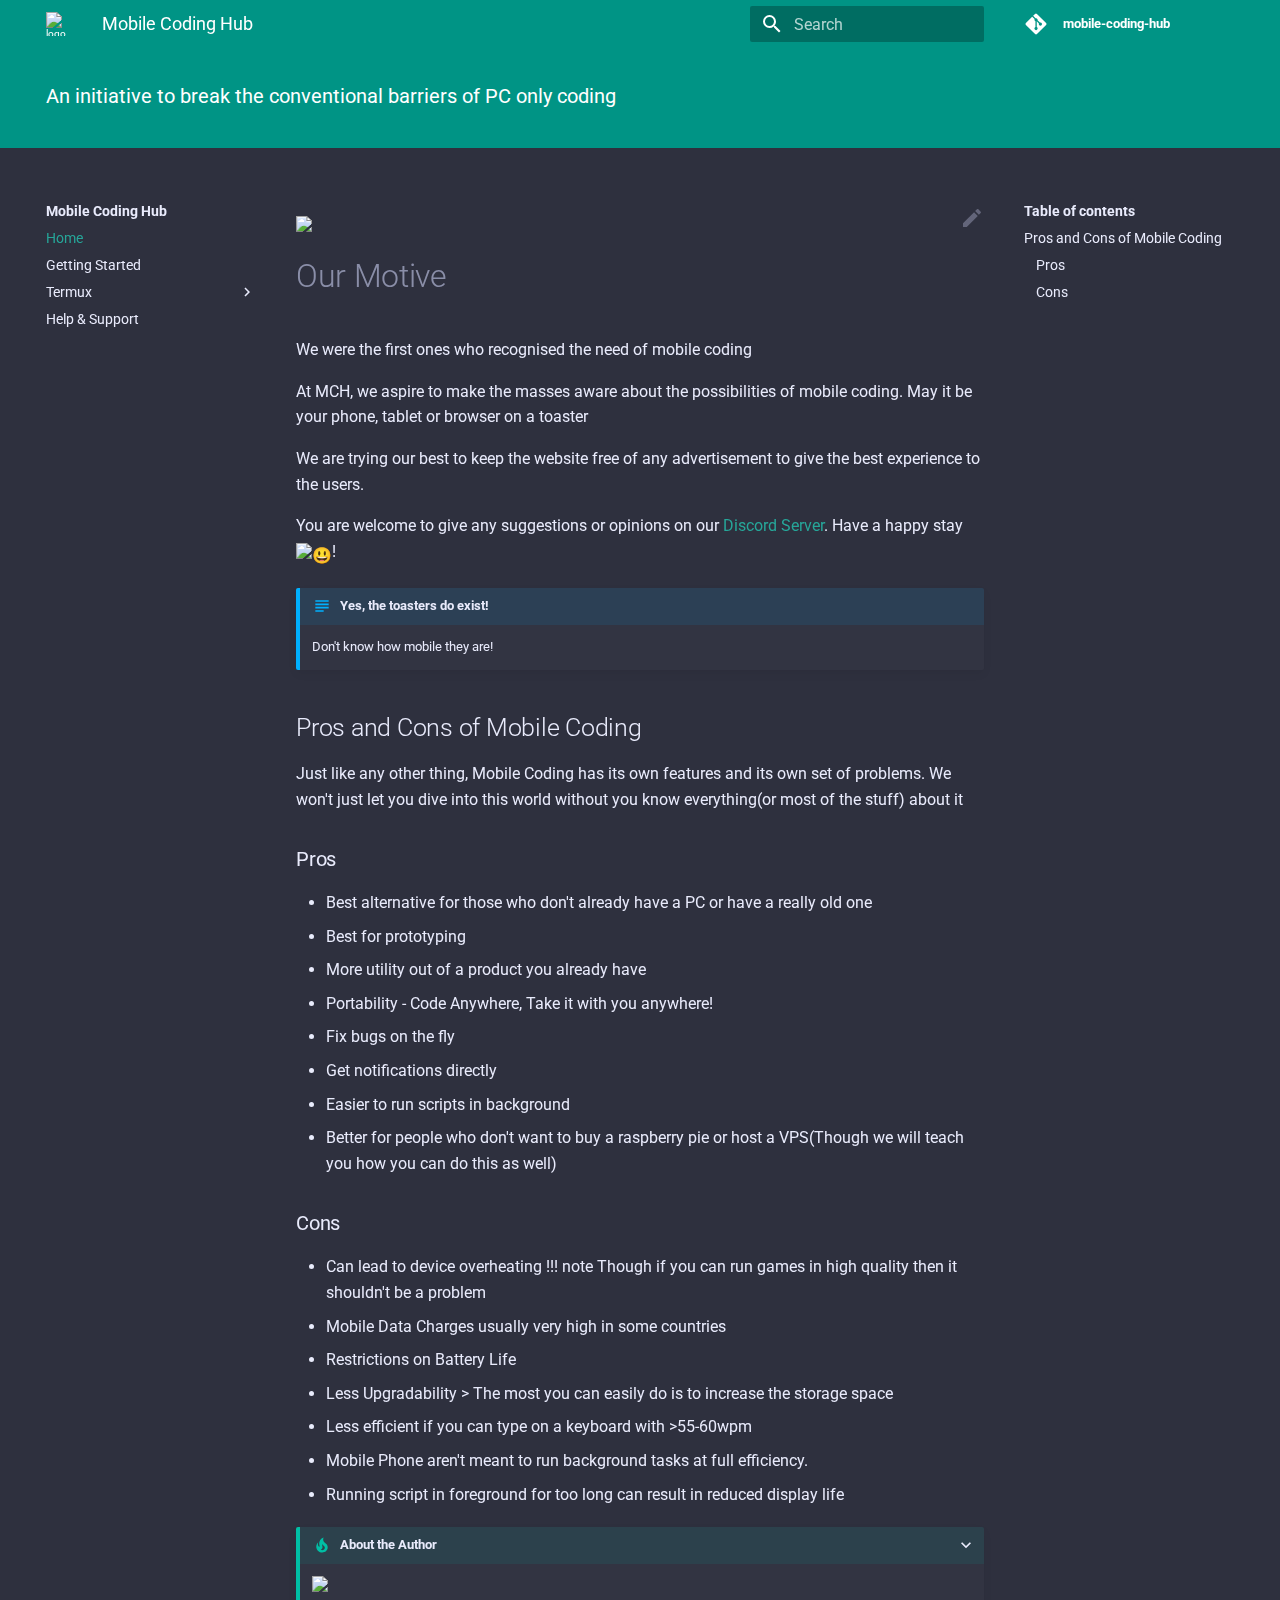
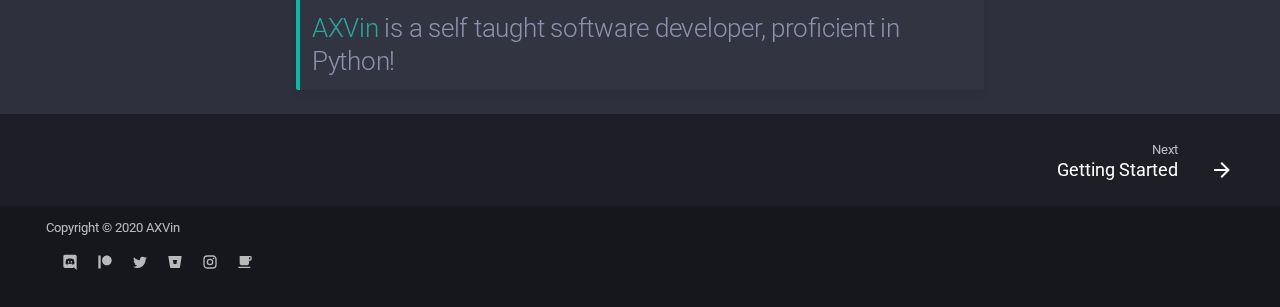
==== commit 7b0b5b98: "Deployed ec27ae8 with MkDocs version: 1.1.2" ====
--- a/index.html
+++ b/index.html
@@ -29,9 +29,9 @@
     
     
   
-      <link rel="stylesheet" href="assets/stylesheets/main.fe0cca5b.min.css">
-      
-        <link rel="stylesheet" href="assets/stylesheets/palette.a46bcfb3.min.css">
+      <link rel="stylesheet" href="assets/stylesheets/main.63b94e9e.min.css">
+      
+        <link rel="stylesheet" href="assets/stylesheets/palette.7f672a1f.min.css">
       
       
         
@@ -62,11 +62,12 @@
     
       
         
-<script>window.ga=window.ga||function(){(ga.q=ga.q||[]).push(arguments)},ga.l=+new Date,ga("create","UA-143099709-1","auto"),ga("set","anonymizeIp",!0),ga("send","pageview"),document.addEventListener("DOMContentLoaded",function(){document.forms.search&&document.forms.search.query.addEventListener("blur",function(){if(this.value){var e=document.location.pathname;ga("send","pageview",e+"?q="+this.value)}})}),document.addEventListener("DOMContentSwitch",function(){ga("send","pageview")})</script>
+<script>window.ga=window.ga||function(){(ga.q=ga.q||[]).push(arguments)},ga.l=+new Date,ga("create","UA-143099709-1","auto"),ga("set","anonymizeIp",!0),ga("send","pageview"),document.addEventListener("DOMContentLoaded",function(){document.forms.search&&document.forms.search.query.addEventListener("blur",function(){if(this.value){var e=document.location.pathname;ga("send","pageview",e+"?q="+this.value)}})}),document.addEventListener("DOMContentSwitch",function(){ga("send","pageview",document.location.pathname)})</script>
 <script async src="https://www.google-analytics.com/analytics.js"></script>
       
     
     
+  <script data-ad-client="ca-pub-1351477556936152" async src="https://pagead2.googlesyndication.com/pagead/js/adsbygoogle.js"></script>
 
   </head>
   
@@ -678,15 +679,15 @@
       
     </div>
     
-      <script src="assets/javascripts/vendor.d710d30a.min.js"></script>
-      <script src="assets/javascripts/bundle.b39636ac.min.js"></script><script id="__lang" type="application/json">{"clipboard.copy": "Copy to clipboard", "clipboard.copied": "Copied to clipboard", "search.config.lang": "en", "search.config.pipeline": "trimmer, stopWordFilter", "search.config.separator": "[\\s\\-]+", "search.result.placeholder": "Type to start searching", "search.result.none": "No matching documents", "search.result.one": "1 matching document", "search.result.other": "# matching documents"}</script>
+      <script src="assets/javascripts/vendor.d1f5a259.min.js"></script>
+      <script src="assets/javascripts/bundle.d5fec882.min.js"></script><script id="__lang" type="application/json">{"clipboard.copy": "Copy to clipboard", "clipboard.copied": "Copied to clipboard", "search.config.lang": "en", "search.config.pipeline": "trimmer, stopWordFilter", "search.config.separator": "[\\s\\-]+", "search.result.placeholder": "Type to start searching", "search.result.none": "No matching documents", "search.result.one": "1 matching document", "search.result.other": "# matching documents"}</script>
       
       <script>
         app = initialize({
           base: ".",
           features: [],
           search: Object.assign({
-            worker: "assets/javascripts/worker/search.a68abb33.min.js"
+            worker: "assets/javascripts/worker/search.fae956e7.min.js"
           }, typeof search !== "undefined" && search)
         })
       </script>
--- a/assets/stylesheets/main.63b94e9e.min.css
+++ b/assets/stylesheets/main.63b94e9e.min.css
@@ -0,0 +1,3 @@
+html{box-sizing:border-box}*,*::before,*::after{box-sizing:inherit}html{-webkit-text-size-adjust:none;-moz-text-size-adjust:none;-ms-text-size-adjust:none;text-size-adjust:none}body{margin:0}hr{box-sizing:content-box;overflow:visible}a,button,label,input{-webkit-tap-highlight-color:transparent}a{color:inherit;text-decoration:none}small{font-size:80%}sub,sup{line-height:1em}img{border-style:none}table{border-collapse:separate;border-spacing:0}td,th{font-weight:normal;vertical-align:top}button{margin:0;padding:0;font-size:inherit;background:transparent;border:0}input{border:0;outline:0}:root{--md-default-fg-color: hsla(0, 0%, 0%, 0.87);--md-default-fg-color--light: hsla(0, 0%, 0%, 0.54);--md-default-fg-color--lighter: hsla(0, 0%, 0%, 0.32);--md-default-fg-color--lightest: hsla(0, 0%, 0%, 0.07);--md-default-bg-color: hsla(0, 0%, 100%, 1);--md-default-bg-color--light: hsla(0, 0%, 100%, 0.7);--md-default-bg-color--lighter: hsla(0, 0%, 100%, 0.3);--md-default-bg-color--lightest: hsla(0, 0%, 100%, 0.12);--md-primary-fg-color: hsla(231, 48%, 48%, 1);--md-primary-fg-color--light: hsla(230, 44%, 64%, 1);--md-primary-fg-color--dark: hsla(232, 54%, 41%, 1);--md-primary-bg-color: hsla(0, 0%, 100%, 1);--md-primary-bg-color--light: hsla(0, 0%, 100%, 0.7);--md-accent-fg-color: hsla(231, 99%, 66%, 1);--md-accent-fg-color--transparent: hsla(231, 99%, 66%, 0.1);--md-accent-bg-color: hsla(0, 0%, 100%, 1);--md-accent-bg-color--light: hsla(0, 0%, 100%, 0.7)}:root>*{--md-code-fg-color: hsla(200, 18%, 26%, 1);--md-code-bg-color: hsla(0, 0%, 96%, 1);--md-code-hl-color: hsla(60, 100%, 50%, 0.5);--md-code-hl-number-color: hsla(6, 71%, 60%, 1);--md-code-hl-special-color: hsla(340, 83%, 66%, 1);--md-code-hl-function-color: hsla(291, 57%, 65%, 1);--md-code-hl-constant-color: hsla(250, 70%, 64%, 1);--md-code-hl-keyword-color: hsla(219, 71%, 60%, 1);--md-code-hl-string-color: hsla(150, 58%, 44%, 1);--md-code-hl-name-color: var(--md-code-fg-color);--md-code-hl-operator-color: var(--md-default-fg-color--light);--md-code-hl-punctuation-color: var(--md-default-fg-color--lighter);--md-code-hl-comment-color: var(--md-default-fg-color--lighter);--md-code-hl-generic-color: var(--md-default-fg-color--lighter);--md-code-hl-variable-color: var(--md-default-fg-color--light);--md-typeset-color: var(--md-default-fg-color);--md-typeset-a-color: var(--md-primary-fg-color);--md-typeset-mark-color: hsla(60, 100%, 50%, 0.5);--md-typeset-del-color: hsla(6, 90%, 60%, 0.15);--md-typeset-ins-color: hsla(150, 90%, 44%, 0.15);--md-typeset-kbd-color: hsla(0, 0%, 98%, 1);--md-typeset-kbd-accent-color: hsla(0, 100%, 100%, 1);--md-typeset-kbd-border-color: hsla(0, 0%, 72%, 1);--md-admonition-fg-color: var(--md-default-fg-color);--md-admonition-bg-color: var(--md-default-bg-color);--md-footer-fg-color: hsla(0, 0%, 100%, 1);--md-footer-fg-color--light: hsla(0, 0%, 100%, 0.7);--md-footer-fg-color--lighter: hsla(0, 0%, 100%, 0.3);--md-footer-bg-color: hsla(0, 0%, 0%, 0.87);--md-footer-bg-color--dark: hsla(0, 0%, 0%, 0.32)}.md-icon svg{display:block;width:1.2rem;height:1.2rem;margin:0 auto;fill:currentColor}body{-webkit-font-smoothing:antialiased;-moz-osx-font-smoothing:grayscale}body,input{color:var(--md-typeset-color);font-feature-settings:"kern","liga";font-family:-apple-system,BlinkMacSystemFont,Helvetica,Arial,sans-serif}code,pre,kbd{color:var(--md-typeset-color);font-feature-settings:"kern";font-family:SFMono-Regular,Consolas,Menlo,monospace}:root{--md-typeset-table--ascending: url('data:image/svg+xml;charset=utf-8,<svg xmlns="http://www.w3.org/2000/svg" viewBox="0 0 24 24"><path d="M11 4h2v12l5.5-5.5 1.42 1.42L12 19.84l-7.92-7.92L5.5 10.5 11 16V4z"/></svg>');--md-typeset-table--descending: url('data:image/svg+xml;charset=utf-8,<svg xmlns="http://www.w3.org/2000/svg" viewBox="0 0 24 24"><path d="M13 20h-2V8l-5.5 5.5-1.42-1.42L12 4.16l7.92 7.92-1.42 1.42L13 8v12z"/></svg>')}.md-typeset{font-size:.8rem;line-height:1.6;-webkit-print-color-adjust:exact;color-adjust:exact}@media print{.md-typeset{font-size:.68rem}}.md-typeset p,.md-typeset ul,.md-typeset ol,.md-typeset blockquote{margin:1em 0}.md-typeset h1{margin:0 0 1.25em;color:var(--md-default-fg-color--light);font-weight:300;font-size:2em;line-height:1.3;letter-spacing:-0.01em}.md-typeset h2{margin:1.6em 0 .64em;font-weight:300;font-size:1.5625em;line-height:1.4;letter-spacing:-0.01em}.md-typeset h3{margin:1.6em 0 .8em;font-weight:400;font-size:1.25em;line-height:1.5;letter-spacing:-0.01em}.md-typeset h2+h3{margin-top:.8em}.md-typeset h4{margin:1em 0;font-weight:700;letter-spacing:-0.01em}.md-typeset h5,.md-typeset h6{margin:1.25em 0;color:var(--md-default-fg-color--light);font-weight:700;font-size:.8em;letter-spacing:-0.01em}.md-typeset h5{text-transform:uppercase}.md-typeset hr{margin:1.5em 0;border-bottom:.05rem dotted var(--md-default-fg-color--lighter)}.md-typeset a{color:var(--md-typeset-a-color);word-break:break-word}.md-typeset a,.md-typeset a::before{transition:color 125ms}.md-typeset a:focus,.md-typeset a:hover{color:var(--md-accent-fg-color)}.md-typeset code,.md-typeset pre,.md-typeset kbd{color:var(--md-code-fg-color);direction:ltr}@media print{.md-typeset code,.md-typeset pre,.md-typeset kbd{white-space:pre-wrap}}.md-typeset code{padding:0 .2941176471em;font-size:.85em;word-break:break-word;background-color:var(--md-code-bg-color);border-radius:.1rem;-webkit-box-decoration-break:clone;box-decoration-break:clone}.md-typeset h1 code,.md-typeset h2 code,.md-typeset h3 code,.md-typeset h4 code,.md-typeset h5 code,.md-typeset h6 code{margin:initial;padding:initial;background-color:transparent;box-shadow:none}.md-typeset a>code{color:currentColor}.md-typeset pre{position:relative;margin:1em 0;line-height:1.4}.md-typeset pre>code{display:block;margin:0;padding:.7720588235em 1.1764705882em;overflow:auto;word-break:normal;box-shadow:none;-webkit-box-decoration-break:slice;box-decoration-break:slice;touch-action:auto;scrollbar-width:thin;scrollbar-color:var(--md-default-fg-color--lighter) transparent}.md-typeset pre>code:hover{scrollbar-color:var(--md-accent-fg-color) transparent}.md-typeset pre>code::-webkit-scrollbar{width:.2rem;height:.2rem}.md-typeset pre>code::-webkit-scrollbar-thumb{background-color:var(--md-default-fg-color--lighter)}.md-typeset pre>code::-webkit-scrollbar-thumb:hover{background-color:var(--md-accent-fg-color)}@media screen and (max-width: 44.9375em){.md-typeset>pre{margin:1em -0.8rem}.md-typeset>pre code{border-radius:0}}.md-typeset kbd{display:inline-block;padding:0 .6666666667em;color:var(--md-default-fg-color);font-size:.75em;vertical-align:text-top;word-break:break-word;background-color:var(--md-typeset-kbd-color);border-radius:.1rem;box-shadow:0 .1rem 0 .05rem var(--md-typeset-kbd-border-color),0 .1rem 0 var(--md-typeset-kbd-border-color),0 -0.1rem .2rem var(--md-typeset-kbd-accent-color) inset}.md-typeset mark{color:inherit;word-break:break-word;background-color:var(--md-typeset-mark-color);-webkit-box-decoration-break:clone;box-decoration-break:clone}.md-typeset abbr{text-decoration:none;border-bottom:.05rem dotted var(--md-default-fg-color--light);cursor:help}.md-typeset small{opacity:.75}.md-typeset sup,.md-typeset sub{margin-left:.078125em}[dir=rtl] .md-typeset sup,[dir=rtl] .md-typeset sub{margin-right:.078125em;margin-left:initial}.md-typeset blockquote{padding-left:.6rem;color:var(--md-default-fg-color--light);border-left:.2rem solid var(--md-default-fg-color--lighter)}[dir=rtl] .md-typeset blockquote{padding-right:.6rem;padding-left:initial;border-right:.2rem solid var(--md-default-fg-color--lighter);border-left:initial}.md-typeset ul{list-style-type:disc}.md-typeset ul,.md-typeset ol{margin-left:.625em;padding:0}[dir=rtl] .md-typeset ul,[dir=rtl] .md-typeset ol{margin-right:.625em;margin-left:initial}.md-typeset ul ol,.md-typeset ol ol{list-style-type:lower-alpha}.md-typeset ul ol ol,.md-typeset ol ol ol{list-style-type:lower-roman}.md-typeset ul li,.md-typeset ol li{margin-bottom:.5em;margin-left:1.25em}[dir=rtl] .md-typeset ul li,[dir=rtl] .md-typeset ol li{margin-right:1.25em;margin-left:initial}.md-typeset ul li p,.md-typeset ul li blockquote,.md-typeset ol li p,.md-typeset ol li blockquote{margin:.5em 0}.md-typeset ul li:last-child,.md-typeset ol li:last-child{margin-bottom:0}.md-typeset ul li ul,.md-typeset ul li ol,.md-typeset ol li ul,.md-typeset ol li ol{margin:.5em 0 .5em .625em}[dir=rtl] .md-typeset ul li ul,[dir=rtl] .md-typeset ul li ol,[dir=rtl] .md-typeset ol li ul,[dir=rtl] .md-typeset ol li ol{margin-right:.625em;margin-left:initial}.md-typeset dd{margin:1em 0 1.5em 1.875em}[dir=rtl] .md-typeset dd{margin-right:1.875em;margin-left:initial}.md-typeset img,.md-typeset svg{max-width:100%;height:auto}.md-typeset img[align=left],.md-typeset svg[align=left]{margin:1em;margin-left:0}.md-typeset img[align=right],.md-typeset svg[align=right]{margin:1em;margin-right:0}.md-typeset img[align]:only-child,.md-typeset svg[align]:only-child{margin-top:0}.md-typeset figure{width:-webkit-fit-content;width:-moz-fit-content;width:fit-content;max-width:100%;margin:0 auto;text-align:center}.md-typeset figcaption{max-width:24rem;margin:.5em auto;font-style:italic}.md-typeset iframe{max-width:100%}.md-typeset table:not([class]){display:inline-block;max-width:100%;overflow:auto;font-size:.64rem;background:var(--md-default-bg-color);border-radius:.1rem;box-shadow:0 .2rem .5rem rgba(0,0,0,.05),0 0 .05rem rgba(0,0,0,.1);touch-action:auto}.md-typeset table:not([class])+*{margin-top:1.5em}.md-typeset table:not([class]) th>*:first-child,.md-typeset table:not([class]) td>*:first-child{margin-top:0}.md-typeset table:not([class]) th>*:last-child,.md-typeset table:not([class]) td>*:last-child{margin-bottom:0}.md-typeset table:not([class]) th:not([align]),.md-typeset table:not([class]) td:not([align]){text-align:left}[dir=rtl] .md-typeset table:not([class]) th:not([align]),[dir=rtl] .md-typeset table:not([class]) td:not([align]){text-align:right}.md-typeset table:not([class]) th{min-width:5rem;padding:.9375em 1.25em;color:var(--md-default-bg-color);vertical-align:top;background-color:var(--md-default-fg-color--light)}.md-typeset table:not([class]) th a{color:inherit}.md-typeset table:not([class]) td{padding:.9375em 1.25em;vertical-align:top;border-top:.05rem solid var(--md-default-fg-color--lightest)}.md-typeset table:not([class]) tr{transition:background-color 125ms}.md-typeset table:not([class]) tr:hover{background-color:rgba(0,0,0,.035);box-shadow:0 .05rem 0 var(--md-default-bg-color) inset}.md-typeset table:not([class]) tr:first-child td{border-top:0}.md-typeset table:not([class]) a{word-break:normal}.md-typeset table th[role=columnheader]{cursor:pointer}.md-typeset table th[role=columnheader]::after{display:inline-block;width:1.2em;height:1.2em;margin-left:.5em;vertical-align:sub;-webkit-mask-repeat:no-repeat;mask-repeat:no-repeat;content:" "}.md-typeset table th[role=columnheader][aria-sort=ascending]::after{background-color:currentColor;-webkit-mask-image:var(--md-typeset-table--ascending);mask-image:var(--md-typeset-table--ascending)}.md-typeset table th[role=columnheader][aria-sort=descending]::after{background-color:currentColor;-webkit-mask-image:var(--md-typeset-table--descending);mask-image:var(--md-typeset-table--descending)}.md-typeset__scrollwrap{margin:1em -0.8rem;overflow-x:auto;touch-action:auto}.md-typeset__table{display:inline-block;margin-bottom:.5em;padding:0 .8rem}.md-typeset__table table{display:table;width:100%;margin:0;overflow:hidden}html{height:100%;overflow-x:hidden;font-size:125%}@media screen and (min-width: 100em){html{font-size:137.5%}}@media screen and (min-width: 125em){html{font-size:150%}}body{position:relative;display:flex;flex-direction:column;width:100%;min-height:100%;font-size:.5rem;background-color:var(--md-default-bg-color)}@media screen and (max-width: 59.9375em){body[data-md-state=lock]{position:fixed}}@media print{body{display:block}}hr{display:block;height:.05rem;padding:0;border:0}.md-grid{max-width:61rem;margin-right:auto;margin-left:auto}.md-container{display:flex;flex-direction:column;flex-grow:1}@media print{.md-container{display:block}}.md-main{flex-grow:1}.md-main__inner{display:flex;height:100%;margin-top:1.5rem}.md-ellipsis{display:block;overflow:hidden;white-space:nowrap;text-overflow:ellipsis}.md-toggle{display:none}.md-overlay{position:fixed;top:0;z-index:3;width:0;height:0;background-color:rgba(0,0,0,.54);opacity:0;transition:width 0ms 250ms,height 0ms 250ms,opacity 250ms}@media screen and (max-width: 76.1875em){[data-md-toggle=drawer]:checked~.md-overlay{width:100%;height:100%;opacity:1;transition:width 0ms,height 0ms,opacity 250ms}}.md-skip{position:fixed;z-index:-1;margin:.5rem;padding:.3rem .5rem;color:var(--md-default-bg-color);font-size:.64rem;background-color:var(--md-default-fg-color);border-radius:.1rem;transform:translateY(0.4rem);opacity:0}.md-skip:focus{z-index:10;transform:translateY(0);opacity:1;transition:transform 250ms cubic-bezier(0.4, 0, 0.2, 1),opacity 175ms 75ms}@page{margin:25mm}.md-announce{overflow:auto;background-color:var(--md-footer-bg-color)}.md-announce__inner{margin:.6rem auto;padding:0 .8rem;color:var(--md-footer-fg-color);font-size:.7rem}@media print{.md-announce{display:none}}.md-typeset .md-button{display:inline-block;padding:.625em 2em;color:var(--md-primary-fg-color);font-weight:700;border:.1rem solid currentColor;border-radius:.1rem;transition:color 125ms,background-color 125ms,border-color 125ms}.md-typeset .md-button--primary{color:var(--md-primary-bg-color);background-color:var(--md-primary-fg-color);border-color:var(--md-primary-fg-color)}.md-typeset .md-button:focus,.md-typeset .md-button:hover{color:var(--md-accent-bg-color);background-color:var(--md-accent-fg-color);border-color:var(--md-accent-fg-color)}.md-clipboard{position:absolute;top:.5em;right:.5em;z-index:1;width:1.5em;height:1.5em;color:var(--md-default-fg-color--lightest);border-radius:.1rem;cursor:pointer;transition:color 125ms}@media print{.md-clipboard{display:none}}.md-clipboard svg{width:1.125em;height:1.125em}pre:hover .md-clipboard{color:var(--md-default-fg-color--light)}pre .md-clipboard:focus,pre .md-clipboard:hover{color:var(--md-accent-fg-color)}.md-content{flex:1;max-width:100%}@media screen and (min-width: 60em)and (max-width: 76.1875em){.md-content{max-width:calc(100% - 12.1rem)}}@media screen and (min-width: 76.25em){.md-content{max-width:calc(100% - 12.1rem * 2)}}.md-content__inner{margin:0 .8rem 1.2rem;padding-top:.6rem}@media screen and (min-width: 76.25em){.md-content__inner{margin-right:1.2rem;margin-left:1.2rem}}.md-content__inner::before{display:block;height:.4rem;content:""}.md-content__inner>:last-child{margin-bottom:0}.md-content__button{float:right;margin:.4rem 0;margin-left:.4rem;padding:0}[dir=rtl] .md-content__button{float:left;margin-right:.4rem;margin-left:initial}[dir=rtl] .md-content__button svg{transform:scaleX(-1)}.md-typeset .md-content__button{color:var(--md-default-fg-color--lighter)}.md-content__button svg{display:inline;vertical-align:top}@media print{.md-content__button{display:none}}.md-dialog{box-shadow:0 2px 2px 0 rgba(0,0,0,.14),0 1px 5px 0 rgba(0,0,0,.12),0 3px 1px -2px rgba(0,0,0,.2);position:fixed;right:.8rem;bottom:.8rem;left:initial;z-index:2;display:block;min-width:11.1rem;padding:.4rem .6rem;color:var(--md-default-bg-color);font-size:.7rem;background:var(--md-default-fg-color);border:none;border-radius:.1rem;transform:translateY(100%);opacity:0;transition:transform 0ms 400ms,opacity 400ms}[dir=rtl] .md-dialog{right:initial;left:.8rem}.md-dialog[data-md-state=open]{transform:translateY(0);opacity:1;transition:transform 400ms cubic-bezier(0.075, 0.85, 0.175, 1),opacity 400ms}@media print{.md-dialog{display:none}}.md-header{position:-webkit-sticky;position:sticky;top:0;right:0;left:0;z-index:2;height:2.4rem;color:var(--md-primary-bg-color);background-color:var(--md-primary-fg-color);box-shadow:0 0 .2rem rgba(0,0,0,0),0 .2rem .4rem rgba(0,0,0,0);transition:color 250ms,background-color 250ms}.no-js .md-header{box-shadow:none;transition:none}.md-header[data-md-state=shadow]{box-shadow:0 0 .2rem rgba(0,0,0,.1),0 .2rem .4rem rgba(0,0,0,.2);transition:color 250ms,background-color 250ms,box-shadow 250ms}@media print{.md-header{display:none}}.md-header-nav{display:flex;padding:0 .2rem}.md-header-nav__button{position:relative;z-index:1;display:block;margin:.2rem;padding:.4rem;cursor:pointer;transition:opacity 250ms}[dir=rtl] .md-header-nav__button svg{transform:scaleX(-1)}.md-header-nav__button:focus,.md-header-nav__button:hover{opacity:.7}.md-header-nav__button.md-logo{margin:.2rem;padding:.4rem}.md-header-nav__button.md-logo img,.md-header-nav__button.md-logo svg{display:block;width:1.2rem;height:1.2rem;fill:currentColor}.no-js .md-header-nav__button[for=__search]{display:none}@media screen and (min-width: 60em){.md-header-nav__button[for=__search]{display:none}}@media screen and (max-width: 76.1875em){.md-header-nav__button.md-logo{display:none}}@media screen and (min-width: 76.25em){.md-header-nav__button[for=__drawer]{display:none}}.md-header-nav__topic{position:absolute;width:100%;transition:transform 400ms cubic-bezier(0.1, 0.7, 0.1, 1),opacity 150ms}.md-header-nav__topic+.md-header-nav__topic{z-index:-1;transform:translateX(1.25rem);opacity:0;transition:transform 400ms cubic-bezier(1, 0.7, 0.1, 0.1),opacity 150ms;pointer-events:none}[dir=rtl] .md-header-nav__topic+.md-header-nav__topic{transform:translateX(-1.25rem)}.no-js .md-header-nav__topic{position:initial}.no-js .md-header-nav__topic+.md-header-nav__topic{display:none}.md-header-nav__title{flex-grow:1;padding:0 1rem;font-size:.9rem;line-height:2.4rem}.md-header-nav__title[data-md-state=active] .md-header-nav__topic{z-index:-1;transform:translateX(-1.25rem);opacity:0;transition:transform 400ms cubic-bezier(1, 0.7, 0.1, 0.1),opacity 150ms;pointer-events:none}[dir=rtl] .md-header-nav__title[data-md-state=active] .md-header-nav__topic{transform:translateX(1.25rem)}.md-header-nav__title[data-md-state=active] .md-header-nav__topic+.md-header-nav__topic{z-index:0;transform:translateX(0);opacity:1;transition:transform 400ms cubic-bezier(0.1, 0.7, 0.1, 1),opacity 150ms;pointer-events:initial}.md-header-nav__title>.md-header-nav__ellipsis{position:relative;width:100%;height:100%}.md-header-nav__source{display:none}@media screen and (min-width: 60em){.md-header-nav__source{display:block;width:11.7rem;max-width:11.7rem;margin-left:1rem}[dir=rtl] .md-header-nav__source{margin-right:1rem;margin-left:initial}}@media screen and (min-width: 76.25em){.md-header-nav__source{margin-left:1.4rem}[dir=rtl] .md-header-nav__source{margin-right:1.4rem}}.md-hero{overflow:hidden;color:var(--md-primary-bg-color);font-size:1rem;background-color:var(--md-primary-fg-color);transition:background 250ms}.md-hero__inner{margin-top:1rem;padding:.8rem .8rem .4rem;transition:transform 400ms cubic-bezier(0.1, 0.7, 0.1, 1),opacity 250ms;transition-delay:100ms}@media screen and (max-width: 76.1875em){.md-hero__inner{margin-top:2.4rem;margin-bottom:1.2rem}}[data-md-state=hidden] .md-hero__inner{transform:translateY(0.625rem);opacity:0;transition:transform 0ms 400ms,opacity 100ms 0ms;pointer-events:none}.md-hero--expand .md-hero__inner{margin-bottom:1.2rem}.md-footer{color:var(--md-footer-fg-color);background-color:var(--md-footer-bg-color)}@media print{.md-footer{display:none}}.md-footer-nav__inner{padding:.2rem;overflow:auto}.md-footer-nav__link{display:flex;padding-top:1.4rem;padding-bottom:.4rem;transition:opacity 250ms}@media screen and (min-width: 45em){.md-footer-nav__link{width:50%}}.md-footer-nav__link:focus,.md-footer-nav__link:hover{opacity:.7}.md-footer-nav__link--prev{float:left}[dir=rtl] .md-footer-nav__link--prev{float:right}[dir=rtl] .md-footer-nav__link--prev svg{transform:scaleX(-1)}@media screen and (max-width: 44.9375em){.md-footer-nav__link--prev{width:25%}.md-footer-nav__link--prev .md-footer-nav__title{display:none}}.md-footer-nav__link--next{float:right;text-align:right}[dir=rtl] .md-footer-nav__link--next{float:left;text-align:left}[dir=rtl] .md-footer-nav__link--next svg{transform:scaleX(-1)}@media screen and (max-width: 44.9375em){.md-footer-nav__link--next{width:75%}}.md-footer-nav__title{position:relative;flex-grow:1;max-width:calc(100% - 2.4rem);padding:0 1rem;font-size:.9rem;line-height:2.4rem}.md-footer-nav__button{margin:.2rem;padding:.4rem}.md-footer-nav__direction{position:absolute;right:0;left:0;margin-top:-1rem;padding:0 1rem;font-size:.64rem;opacity:.7}.md-footer-meta{background-color:var(--md-footer-bg-color--dark)}.md-footer-meta__inner{display:flex;flex-wrap:wrap;justify-content:space-between;padding:.2rem}html .md-footer-meta.md-typeset a{color:var(--md-footer-fg-color--light)}html .md-footer-meta.md-typeset a:focus,html .md-footer-meta.md-typeset a:hover{color:var(--md-footer-fg-color)}.md-footer-copyright{width:100%;margin:auto .6rem;padding:.4rem 0;color:var(--md-footer-fg-color--lighter);font-size:.64rem}@media screen and (min-width: 45em){.md-footer-copyright{width:auto}}.md-footer-copyright__highlight{color:var(--md-footer-fg-color--light)}.md-footer-social{margin:0 .4rem;padding:.2rem 0 .6rem}@media screen and (min-width: 45em){.md-footer-social{padding:.6rem 0}}.md-footer-social__link{display:inline-block;width:1.6rem;height:1.6rem;text-align:center}.md-footer-social__link::before{line-height:1.9}.md-footer-social__link svg{max-height:.8rem;vertical-align:-25%;fill:currentColor}.md-nav{font-size:.7rem;line-height:1.3}.md-nav__title{display:block;padding:0 .6rem;overflow:hidden;font-weight:700;text-overflow:ellipsis}.md-nav__title .md-nav__button{display:none}.md-nav__title .md-nav__button img{width:100%;height:auto}.md-nav__title .md-nav__button.md-logo img,.md-nav__title .md-nav__button.md-logo svg{display:block;width:2.4rem;height:2.4rem}.md-nav__title .md-nav__button.md-logo svg{fill:currentColor}.md-nav__list{margin:0;padding:0;list-style:none}.md-nav__item{padding:0 .6rem}.md-nav__item:last-child{padding-bottom:.6rem}.md-nav__item .md-nav__item{padding-right:0}[dir=rtl] .md-nav__item .md-nav__item{padding-right:.6rem;padding-left:0}.md-nav__item .md-nav__item:last-child{padding-bottom:0}.md-nav__link{display:block;margin-top:.625em;overflow:hidden;text-overflow:ellipsis;cursor:pointer;transition:color 125ms;scroll-snap-align:start}html .md-nav__link[for=__toc]{display:none}html .md-nav__link[for=__toc]~.md-nav{display:none}.md-nav__link[data-md-state=blur]{color:var(--md-default-fg-color--lighter)}.md-nav__item .md-nav__link--active{color:var(--md-typeset-a-color)}.md-nav__item--nested>.md-nav__link{color:inherit}.md-nav__link:focus,.md-nav__link:hover{color:var(--md-accent-fg-color)}.md-nav__source{display:none}@media screen and (max-width: 76.1875em){.md-nav{background-color:var(--md-default-bg-color)}.md-nav--primary,.md-nav--primary .md-nav{position:absolute;top:0;right:0;left:0;z-index:1;display:flex;flex-direction:column;height:100%}.md-nav--primary .md-nav__title,.md-nav--primary .md-nav__item{font-size:.8rem;line-height:1.5}.md-nav--primary .md-nav__title{position:relative;height:5.6rem;padding:3rem .8rem .2rem;color:var(--md-default-fg-color--light);font-weight:400;line-height:2.4rem;white-space:nowrap;background-color:var(--md-default-fg-color--lightest);cursor:pointer}.md-nav--primary .md-nav__title .md-nav__icon{position:absolute;top:.4rem;left:.4rem;display:block;width:1.2rem;height:1.2rem;margin:.2rem}[dir=rtl] .md-nav--primary .md-nav__title .md-nav__icon{right:.4rem;left:initial}.md-nav--primary .md-nav__title~.md-nav__list{overflow-y:auto;background-color:var(--md-default-bg-color);box-shadow:0 .05rem 0 var(--md-default-fg-color--lightest) inset;-webkit-scroll-snap-type:y mandatory;-ms-scroll-snap-type:y mandatory;scroll-snap-type:y mandatory;touch-action:pan-y}.md-nav--primary .md-nav__title~.md-nav__list>.md-nav__item:first-child{border-top:0}.md-nav--primary .md-nav__title[for=__drawer]{position:relative;color:var(--md-primary-bg-color);background-color:var(--md-primary-fg-color)}.md-nav--primary .md-nav__title[for=__drawer] .md-nav__button{position:absolute;top:.2rem;left:.2rem;display:block;margin:.2rem;padding:.4rem;font-size:2.4rem}html [dir=rtl] .md-nav--primary .md-nav__title[for=__drawer] .md-nav__button{right:.2rem;left:initial}.md-nav--primary .md-nav__list{flex:1}.md-nav--primary .md-nav__item{padding:0;border-top:.05rem solid var(--md-default-fg-color--lightest)}[dir=rtl] .md-nav--primary .md-nav__item{padding:0}.md-nav--primary .md-nav__item--nested>.md-nav__link{padding-right:2.4rem}[dir=rtl] .md-nav--primary .md-nav__item--nested>.md-nav__link{padding-right:.8rem;padding-left:2.4rem}.md-nav--primary .md-nav__item--active>.md-nav__link{color:var(--md-typeset-a-color)}.md-nav--primary .md-nav__item--active>.md-nav__link:focus,.md-nav--primary .md-nav__item--active>.md-nav__link:hover{color:var(--md-accent-fg-color)}.md-nav--primary .md-nav__link{position:relative;margin-top:0;padding:.6rem .8rem}.md-nav--primary .md-nav__link .md-nav__icon{position:absolute;top:50%;right:.6rem;margin-top:-0.6rem;color:inherit;font-size:1.2rem}[dir=rtl] .md-nav--primary .md-nav__link .md-nav__icon{right:initial;left:.6rem}[dir=rtl] .md-nav--primary .md-nav__icon svg{transform:scale(-1)}.md-nav--primary .md-nav--secondary .md-nav__link{position:static}.md-nav--primary .md-nav--secondary .md-nav{position:static;background-color:transparent}.md-nav--primary .md-nav--secondary .md-nav .md-nav__link{padding-left:1.4rem}[dir=rtl] .md-nav--primary .md-nav--secondary .md-nav .md-nav__link{padding-right:1.4rem;padding-left:initial}.md-nav--primary .md-nav--secondary .md-nav .md-nav .md-nav__link{padding-left:2rem}[dir=rtl] .md-nav--primary .md-nav--secondary .md-nav .md-nav .md-nav__link{padding-right:2rem;padding-left:initial}.md-nav--primary .md-nav--secondary .md-nav .md-nav .md-nav .md-nav__link{padding-left:2.6rem}[dir=rtl] .md-nav--primary .md-nav--secondary .md-nav .md-nav .md-nav .md-nav__link{padding-right:2.6rem;padding-left:initial}.md-nav--primary .md-nav--secondary .md-nav .md-nav .md-nav .md-nav .md-nav__link{padding-left:3.2rem}[dir=rtl] .md-nav--primary .md-nav--secondary .md-nav .md-nav .md-nav .md-nav .md-nav__link{padding-right:3.2rem;padding-left:initial}.md-nav__toggle~.md-nav{display:flex;transform:translateX(100%);opacity:0;transition:transform 250ms cubic-bezier(0.8, 0, 0.6, 1),opacity 125ms 50ms}[dir=rtl] .md-nav__toggle~.md-nav{transform:translateX(-100%)}.md-nav__toggle:checked~.md-nav{transform:translateX(0);opacity:1;transition:transform 250ms cubic-bezier(0.4, 0, 0.2, 1),opacity 125ms 125ms}.md-nav__toggle:checked~.md-nav>.md-nav__list{-webkit-backface-visibility:hidden;backface-visibility:hidden}}@media screen and (max-width: 59.9375em){html .md-nav__link[for=__toc]{display:block;padding-right:2.4rem}html .md-nav__link[for=__toc]+.md-nav__link{display:none}html .md-nav__link[for=__toc]~.md-nav{display:flex}html [dir=rtl] .md-nav__link{padding-right:.8rem;padding-left:2.4rem}.md-nav__source{display:block;padding:0 .2rem;color:var(--md-primary-bg-color);background-color:var(--md-primary-fg-color--dark)}}@media screen and (min-width: 60em){.md-nav--secondary .md-nav__title[for=__toc]{scroll-snap-align:start}.md-nav--secondary .md-nav__title .md-nav__icon{display:none}}@media screen and (min-width: 76.25em){.md-nav{transition:max-height 250ms cubic-bezier(0.86, 0, 0.07, 1)}.md-nav--primary .md-nav__title[for=__drawer]{scroll-snap-align:start}.md-nav--primary .md-nav__title .md-nav__icon{display:none}.md-nav__toggle~.md-nav{display:none}.md-nav__toggle:checked~.md-nav{display:block}.md-nav__item--nested>.md-nav>.md-nav__title{display:none}.md-nav__icon{float:right;height:.9rem;transition:transform 250ms}[dir=rtl] .md-nav__icon{float:left;transform:rotate(180deg)}.md-nav__icon svg{display:inline-block;width:.9rem;height:.9rem;vertical-align:-0.1rem}.md-nav__item--nested .md-nav__toggle:checked~.md-nav__link .md-nav__icon{transform:rotate(90deg)}}.md-search{position:relative}.no-js .md-search{display:none}@media screen and (min-width: 60em){.md-search{padding:.2rem 0}}.md-search__overlay{z-index:1;opacity:0}@media screen and (max-width: 59.9375em){.md-search__overlay{position:absolute;top:.2rem;left:-2.2rem;width:2rem;height:2rem;overflow:hidden;background-color:var(--md-default-bg-color);border-radius:1rem;transform-origin:center;transition:transform 300ms 100ms,opacity 200ms 200ms;pointer-events:none}[dir=rtl] .md-search__overlay{right:-2.2rem;left:initial}[data-md-toggle=search]:checked~.md-header .md-search__overlay{opacity:1;transition:transform 400ms,opacity 100ms}}@media screen and (max-width: 29.9375em){[data-md-toggle=search]:checked~.md-header .md-search__overlay{transform:scale(45)}}@media screen and (min-width: 30em)and (max-width: 44.9375em){[data-md-toggle=search]:checked~.md-header .md-search__overlay{transform:scale(60)}}@media screen and (min-width: 45em)and (max-width: 59.9375em){[data-md-toggle=search]:checked~.md-header .md-search__overlay{transform:scale(75)}}@media screen and (min-width: 60em){.md-search__overlay{position:fixed;top:0;left:0;width:0;height:0;background-color:rgba(0,0,0,.54);cursor:pointer;transition:width 0ms 250ms,height 0ms 250ms,opacity 250ms}[dir=rtl] .md-search__overlay{right:0;left:initial}[data-md-toggle=search]:checked~.md-header .md-search__overlay{width:100%;height:100%;opacity:1;transition:width 0ms,height 0ms,opacity 250ms}}.md-search__inner{-webkit-backface-visibility:hidden;backface-visibility:hidden}@media screen and (max-width: 59.9375em){.md-search__inner{position:fixed;top:0;left:100%;z-index:2;width:100%;height:100%;transform:translateX(5%);opacity:0;transition:right 0ms 300ms,left 0ms 300ms,transform 150ms 150ms cubic-bezier(0.4, 0, 0.2, 1),opacity 150ms 150ms}[data-md-toggle=search]:checked~.md-header .md-search__inner{left:0;transform:translateX(0);opacity:1;transition:right 0ms 0ms,left 0ms 0ms,transform 150ms 150ms cubic-bezier(0.1, 0.7, 0.1, 1),opacity 150ms 150ms}[dir=rtl] [data-md-toggle=search]:checked~.md-header .md-search__inner{right:0;left:initial}html [dir=rtl] .md-search__inner{right:100%;left:initial;transform:translateX(-5%)}}@media screen and (min-width: 60em){.md-search__inner{position:relative;float:right;width:11.7rem;padding:.1rem 0;transition:width 250ms cubic-bezier(0.1, 0.7, 0.1, 1)}[dir=rtl] .md-search__inner{float:left}}@media screen and (min-width: 60em)and (max-width: 76.1875em){[data-md-toggle=search]:checked~.md-header .md-search__inner{width:23.4rem}}@media screen and (min-width: 76.25em){[data-md-toggle=search]:checked~.md-header .md-search__inner{width:34.4rem}}.md-search__form{position:relative}@media screen and (min-width: 60em){.md-search__form{border-radius:.1rem}}.md-search__input{position:relative;z-index:2;padding:0 2.2rem 0 3.6rem;text-overflow:ellipsis;background-color:var(--md-default-bg-color);transition:color 250ms,background-color 250ms}[dir=rtl] .md-search__input{padding:0 3.6rem 0 2.2rem}.md-search__input::-webkit-input-placeholder{-webkit-transition:color 250ms;transition:color 250ms}.md-search__input::-moz-placeholder{-moz-transition:color 250ms;transition:color 250ms}.md-search__input::-ms-input-placeholder{-ms-transition:color 250ms;transition:color 250ms}.md-search__input::placeholder{transition:color 250ms}.md-search__input::-webkit-input-placeholder{color:var(--md-default-fg-color--light)}.md-search__input::-moz-placeholder{color:var(--md-default-fg-color--light)}.md-search__input::-ms-input-placeholder{color:var(--md-default-fg-color--light)}.md-search__input~.md-search__icon,.md-search__input::placeholder{color:var(--md-default-fg-color--light)}.md-search__input::-ms-clear{display:none}@media screen and (max-width: 59.9375em){.md-search__input{width:100%;height:2.4rem;font-size:.9rem}}@media screen and (min-width: 60em){.md-search__input{width:100%;height:1.8rem;padding-left:2.2rem;color:inherit;font-size:.8rem;background-color:rgba(0,0,0,.26);border-radius:.1rem}[dir=rtl] .md-search__input{padding-right:2.2rem}.md-search__input+.md-search__icon{color:var(--md-primary-bg-color)}.md-search__input::-webkit-input-placeholder{color:var(--md-primary-bg-color--light)}.md-search__input::-moz-placeholder{color:var(--md-primary-bg-color--light)}.md-search__input::-ms-input-placeholder{color:var(--md-primary-bg-color--light)}.md-search__input::placeholder{color:var(--md-primary-bg-color--light)}.md-search__input:hover{background-color:rgba(255,255,255,.12)}[data-md-toggle=search]:checked~.md-header .md-search__input{color:var(--md-default-fg-color);text-overflow:clip;background-color:var(--md-default-bg-color);border-radius:.1rem .1rem 0 0}[data-md-toggle=search]:checked~.md-header .md-search__input::-webkit-input-placeholder{color:var(--md-default-fg-color--light)}[data-md-toggle=search]:checked~.md-header .md-search__input::-moz-placeholder{color:var(--md-default-fg-color--light)}[data-md-toggle=search]:checked~.md-header .md-search__input::-ms-input-placeholder{color:var(--md-default-fg-color--light)}[data-md-toggle=search]:checked~.md-header .md-search__input+.md-search__icon,[data-md-toggle=search]:checked~.md-header .md-search__input::placeholder{color:var(--md-default-fg-color--light)}}.md-search__icon{position:absolute;z-index:2;width:1.2rem;height:1.2rem;cursor:pointer;transition:color 250ms,opacity 250ms}.md-search__icon:hover{opacity:.7}.md-search__icon[for=__search]{top:.3rem;left:.5rem}[dir=rtl] .md-search__icon[for=__search]{right:.5rem;left:initial}[dir=rtl] .md-search__icon[for=__search] svg{transform:scaleX(-1)}@media screen and (max-width: 59.9375em){.md-search__icon[for=__search]{top:.6rem;left:.8rem}[dir=rtl] .md-search__icon[for=__search]{right:.8rem;left:initial}.md-search__icon[for=__search] svg:first-child{display:none}}@media screen and (min-width: 60em){.md-search__icon[for=__search]{pointer-events:none}.md-search__icon[for=__search] svg:last-child{display:none}}.md-search__icon[type=reset]{top:.3rem;right:.5rem;transform:scale(0.75);opacity:0;transition:transform 150ms cubic-bezier(0.1, 0.7, 0.1, 1),opacity 150ms;pointer-events:none}[dir=rtl] .md-search__icon[type=reset]{right:initial;left:.5rem}@media screen and (max-width: 59.9375em){.md-search__icon[type=reset]{top:.6rem;right:.8rem}[dir=rtl] .md-search__icon[type=reset]{right:initial;left:.8rem}}[data-md-toggle=search]:checked~.md-header .md-search__input:not(:-moz-placeholder-shown)~.md-search__icon[type=reset]{transform:scale(1);opacity:1;pointer-events:initial}[data-md-toggle=search]:checked~.md-header .md-search__input:not(:placeholder-shown)~.md-search__icon[type=reset]{transform:scale(1);opacity:1;pointer-events:initial}[data-md-toggle=search]:checked~.md-header .md-search__input:not(:-moz-placeholder-shown)~.md-search__icon[type=reset]:hover{opacity:.7}[data-md-toggle=search]:checked~.md-header .md-search__input:not(:placeholder-shown)~.md-search__icon[type=reset]:hover{opacity:.7}.md-search__output{position:absolute;z-index:1;width:100%;overflow:hidden;border-radius:0 0 .1rem .1rem}@media screen and (max-width: 59.9375em){.md-search__output{top:2.4rem;bottom:0}}@media screen and (min-width: 60em){.md-search__output{top:1.9rem;opacity:0;transition:opacity 400ms}[data-md-toggle=search]:checked~.md-header .md-search__output{box-shadow:0 6px 10px 0 rgba(0,0,0,.14),0 1px 18px 0 rgba(0,0,0,.12),0 3px 5px -1px rgba(0,0,0,.4);opacity:1}}.md-search__scrollwrap{height:100%;overflow-y:auto;background-color:var(--md-default-bg-color);-webkit-backface-visibility:hidden;backface-visibility:hidden;-webkit-scroll-snap-type:y mandatory;-ms-scroll-snap-type:y mandatory;scroll-snap-type:y mandatory;touch-action:pan-y}@media(-webkit-max-device-pixel-ratio: 1), (max-resolution: 1dppx){.md-search__scrollwrap{transform:translateZ(0)}}@media screen and (min-width: 60em)and (max-width: 76.1875em){.md-search__scrollwrap{width:23.4rem}}@media screen and (min-width: 76.25em){.md-search__scrollwrap{width:34.4rem}}@media screen and (min-width: 60em){.md-search__scrollwrap{max-height:0;scrollbar-width:thin;scrollbar-color:var(--md-default-fg-color--lighter) transparent}[data-md-toggle=search]:checked~.md-header .md-search__scrollwrap{max-height:75vh}.md-search__scrollwrap:hover{scrollbar-color:var(--md-accent-fg-color) transparent}.md-search__scrollwrap::-webkit-scrollbar{width:.2rem;height:.2rem}.md-search__scrollwrap::-webkit-scrollbar-thumb{background-color:var(--md-default-fg-color--lighter)}.md-search__scrollwrap::-webkit-scrollbar-thumb:hover{background-color:var(--md-accent-fg-color)}}.md-search-result{color:var(--md-default-fg-color);word-break:break-word}.md-search-result__meta{padding:0 .8rem;color:var(--md-default-fg-color--light);font-size:.64rem;line-height:1.8rem;background-color:var(--md-default-fg-color--lightest);scroll-snap-align:start}@media screen and (min-width: 60em){.md-search-result__meta{padding-left:2.2rem}[dir=rtl] .md-search-result__meta{padding-right:2.2rem;padding-left:initial}}.md-search-result__list{margin:0;padding:0;list-style:none}.md-search-result__item{box-shadow:0 -0.05rem 0 var(--md-default-fg-color--lightest)}.md-search-result__item:first-child{box-shadow:none}.md-search-result__link{display:block;outline:0;transition:background 250ms;scroll-snap-align:start}.md-search-result__link:focus,.md-search-result__link:hover{background-color:var(--md-accent-fg-color--transparent)}.md-search-result__link:focus .md-search-result__article::before,.md-search-result__link:hover .md-search-result__article::before{opacity:.7}.md-search-result__link:last-child .md-search-result__teaser{margin-bottom:.6rem}.md-search-result__article{position:relative;padding:0 .8rem;overflow:hidden}@media screen and (min-width: 60em){.md-search-result__article{padding-left:2.2rem}[dir=rtl] .md-search-result__article{padding-right:2.2rem;padding-left:.8rem}}.md-search-result__article--document .md-search-result__title{margin:.55rem 0;font-weight:400;font-size:.8rem;line-height:1.4}.md-search-result__icon{position:absolute;left:0;margin:.1rem;padding:.4rem;color:var(--md-default-fg-color--light)}[dir=rtl] .md-search-result__icon{right:0;left:initial}[dir=rtl] .md-search-result__icon svg{transform:scaleX(-1)}@media screen and (max-width: 59.9375em){.md-search-result__icon{display:none}}.md-search-result__title{margin:.5em 0;font-weight:700;font-size:.64rem;line-height:1.4}.md-search-result__teaser{display:-webkit-box;max-height:1.65rem;margin:.5em 0;overflow:hidden;color:var(--md-default-fg-color--light);font-size:.64rem;line-height:1.4;text-overflow:ellipsis;-webkit-box-orient:vertical;-webkit-line-clamp:2}@media screen and (max-width: 44.9375em){.md-search-result__teaser{max-height:2.5rem;-webkit-line-clamp:3}}@media screen and (min-width: 60em)and (max-width: 76.1875em){.md-search-result__teaser{max-height:2.5rem;-webkit-line-clamp:3}}.md-search-result em{font-weight:700;font-style:normal;text-decoration:underline}@-webkit-keyframes md-sidebar__scrollwrap--hack{0%,99%{-webkit-scroll-snap-type:none;scroll-snap-type:none}100%{-webkit-scroll-snap-type:y mandatory;scroll-snap-type:y mandatory}}@keyframes md-sidebar__scrollwrap--hack{0%,99%{-webkit-scroll-snap-type:none;-ms-scroll-snap-type:none;scroll-snap-type:none}100%{-webkit-scroll-snap-type:y mandatory;-ms-scroll-snap-type:y mandatory;scroll-snap-type:y mandatory}}.md-sidebar{position:-webkit-sticky;position:sticky;top:2.4rem;align-self:flex-start;width:12.1rem;padding:1.2rem 0;overflow:hidden}@media print{.md-sidebar{display:none}}@media screen and (max-width: 76.1875em){.md-sidebar--primary{position:fixed;top:0;left:-12.1rem;z-index:3;width:12.1rem;height:100%;background-color:var(--md-default-bg-color);transform:translateX(0);transition:transform 250ms cubic-bezier(0.4, 0, 0.2, 1),box-shadow 250ms}[dir=rtl] .md-sidebar--primary{right:-12.1rem;left:initial}[data-md-toggle=drawer]:checked~.md-container .md-sidebar--primary{box-shadow:0 8px 10px 1px rgba(0,0,0,.14),0 3px 14px 2px rgba(0,0,0,.12),0 5px 5px -3px rgba(0,0,0,.4);transform:translateX(12.1rem)}[dir=rtl] [data-md-toggle=drawer]:checked~.md-container .md-sidebar--primary{transform:translateX(-12.1rem)}.md-sidebar--primary .md-sidebar__scrollwrap{overflow:hidden}}.md-sidebar--secondary{display:none;order:2}@media screen and (min-width: 60em){.md-sidebar--secondary{display:block}.md-sidebar--secondary .md-sidebar__scrollwrap{touch-action:pan-y}}.md-sidebar__scrollwrap{max-height:100%;margin:0 .2rem;overflow-y:auto;-webkit-backface-visibility:hidden;backface-visibility:hidden;scrollbar-width:thin;scrollbar-color:var(--md-default-fg-color--lighter) transparent}.js .md-sidebar__scrollwrap{-webkit-animation:md-sidebar__scrollwrap--hack 400ms forwards;animation:md-sidebar__scrollwrap--hack 400ms forwards}@media screen and (max-width: 76.1875em){.md-sidebar--primary .md-sidebar__scrollwrap{position:absolute;top:0;right:0;bottom:0;left:0;margin:0;-webkit-scroll-snap-type:none;-ms-scroll-snap-type:none;scroll-snap-type:none}}.md-sidebar__scrollwrap:hover{scrollbar-color:var(--md-accent-fg-color) transparent}.md-sidebar__scrollwrap::-webkit-scrollbar{width:.2rem;height:.2rem}.md-sidebar__scrollwrap::-webkit-scrollbar-thumb{background-color:var(--md-default-fg-color--lighter)}.md-sidebar__scrollwrap::-webkit-scrollbar-thumb:hover{background-color:var(--md-accent-fg-color)}@-webkit-keyframes md-source__facts--done{0%{height:0}100%{height:.65rem}}@keyframes md-source__facts--done{0%{height:0}100%{height:.65rem}}@-webkit-keyframes md-source__fact--done{0%{transform:translateY(100%);opacity:0}50%{opacity:0}100%{transform:translateY(0%);opacity:1}}@keyframes md-source__fact--done{0%{transform:translateY(100%);opacity:0}50%{opacity:0}100%{transform:translateY(0%);opacity:1}}.md-source{display:block;font-size:.65rem;line-height:1.2;white-space:nowrap;-webkit-backface-visibility:hidden;backface-visibility:hidden;transition:opacity 250ms}.md-source:hover{opacity:.7}.md-source__icon{display:inline-block;width:2.4rem;height:2.4rem;vertical-align:middle}.md-source__icon svg{margin-top:.6rem;margin-left:.6rem}[dir=rtl] .md-source__icon svg{margin-right:.6rem;margin-left:initial}.md-source__icon+.md-source__repository{margin-left:-2rem;padding-left:2rem}[dir=rtl] .md-source__icon+.md-source__repository{margin-right:-2rem;margin-left:initial;padding-right:2rem;padding-left:initial}.md-source__repository{display:inline-block;max-width:calc(100% - 1.2rem);margin-left:.6rem;overflow:hidden;font-weight:700;text-overflow:ellipsis;vertical-align:middle}.md-source__facts{margin:0;padding:0;overflow:hidden;font-weight:700;font-size:.55rem;list-style-type:none;opacity:.75}[data-md-state=done] .md-source__facts{-webkit-animation:md-source__facts--done 250ms ease-in;animation:md-source__facts--done 250ms ease-in}.md-source__fact{float:left}[dir=rtl] .md-source__fact{float:right}[data-md-state=done] .md-source__fact{-webkit-animation:md-source__fact--done 400ms ease-out;animation:md-source__fact--done 400ms ease-out}.md-source__fact::before{margin:0 .1rem;content:"·"}.md-source__fact:first-child::before{display:none}.md-tabs{width:100%;overflow:auto;color:var(--md-primary-bg-color);background-color:var(--md-primary-fg-color);transition:background 250ms}.no-js .md-tabs{transition:none}@media screen and (max-width: 76.1875em){.md-tabs{display:none}}@media print{.md-tabs{display:none}}.md-tabs__list{margin:0;margin-left:.2rem;padding:0;white-space:nowrap;list-style:none;contain:content}[dir=rtl] .md-tabs__list{margin-right:.2rem;margin-left:initial}.md-tabs__item{display:inline-block;height:2.4rem;padding-right:.6rem;padding-left:.6rem}.md-tabs__link{display:block;margin-top:.8rem;font-size:.7rem;opacity:.7;transition:transform 400ms cubic-bezier(0.1, 0.7, 0.1, 1),opacity 250ms}.no-js .md-tabs__link{transition:none}.md-tabs__link--active,.md-tabs__link:hover{color:inherit;opacity:1}.md-tabs__item:nth-child(2) .md-tabs__link{transition-delay:20ms}.md-tabs__item:nth-child(3) .md-tabs__link{transition-delay:40ms}.md-tabs__item:nth-child(4) .md-tabs__link{transition-delay:60ms}.md-tabs__item:nth-child(5) .md-tabs__link{transition-delay:80ms}.md-tabs__item:nth-child(6) .md-tabs__link{transition-delay:100ms}.md-tabs__item:nth-child(7) .md-tabs__link{transition-delay:120ms}.md-tabs__item:nth-child(8) .md-tabs__link{transition-delay:140ms}.md-tabs__item:nth-child(9) .md-tabs__link{transition-delay:160ms}.md-tabs__item:nth-child(10) .md-tabs__link{transition-delay:180ms}.md-tabs__item:nth-child(11) .md-tabs__link{transition-delay:200ms}.md-tabs__item:nth-child(12) .md-tabs__link{transition-delay:220ms}.md-tabs__item:nth-child(13) .md-tabs__link{transition-delay:240ms}.md-tabs__item:nth-child(14) .md-tabs__link{transition-delay:260ms}.md-tabs__item:nth-child(15) .md-tabs__link{transition-delay:280ms}.md-tabs__item:nth-child(16) .md-tabs__link{transition-delay:300ms}.md-tabs[data-md-state=hidden]{pointer-events:none}.md-tabs[data-md-state=hidden] .md-tabs__link{transform:translateY(50%);opacity:0;transition:color 250ms,transform 0ms 400ms,opacity 100ms}@media screen and (min-width: 76.25em){.md-tabs~.md-main .md-nav--primary>.md-nav__list>.md-nav__item--nested{display:none}.md-tabs--active~.md-main .md-nav--primary .md-nav__title{display:block;padding:0 .6rem;pointer-events:none;scroll-snap-align:start}.md-tabs--active~.md-main .md-nav--primary .md-nav__title[for=__drawer]{display:none}.md-tabs--active~.md-main .md-nav--primary>.md-nav__list>.md-nav__item{display:none}.md-tabs--active~.md-main .md-nav--primary>.md-nav__list>.md-nav__item--active{display:block;padding:0}.md-tabs--active~.md-main .md-nav--primary>.md-nav__list>.md-nav__item--active>.md-nav__link{display:none}.md-tabs--active~.md-main .md-nav[data-md-level="1"]{display:block}.md-tabs--active~.md-main .md-nav[data-md-level="1"]>.md-nav__list>.md-nav__item{padding:0 .6rem}.md-tabs--active~.md-main .md-nav[data-md-level="1"] .md-nav .md-nav__title{display:none}}:root{--md-admonition-icon--note: url('data:image/svg+xml;charset=utf-8,<svg xmlns="http://www.w3.org/2000/svg" viewBox="0 0 24 24"><path d="M20.71 7.04c.39-.39.39-1.04 0-1.41l-2.34-2.34c-.37-.39-1.02-.39-1.41 0l-1.84 1.83 3.75 3.75M3 17.25V21h3.75L17.81 9.93l-3.75-3.75L3 17.25z"/></svg>');--md-admonition-icon--abstract: url('data:image/svg+xml;charset=utf-8,<svg xmlns="http://www.w3.org/2000/svg" viewBox="0 0 24 24"><path d="M4 5h16v2H4V5m0 4h16v2H4V9m0 4h16v2H4v-2m0 4h10v2H4v-2z"/></svg>');--md-admonition-icon--info: url('data:image/svg+xml;charset=utf-8,<svg xmlns="http://www.w3.org/2000/svg" viewBox="0 0 24 24"><path d="M13 9h-2V7h2m0 10h-2v-6h2m-1-9A10 10 0 002 12a10 10 0 0010 10 10 10 0 0010-10A10 10 0 0012 2z"/></svg>');--md-admonition-icon--tip: url('data:image/svg+xml;charset=utf-8,<svg xmlns="http://www.w3.org/2000/svg" viewBox="0 0 24 24"><path d="M17.55 11.2c-.23-.3-.5-.56-.76-.82-.65-.6-1.4-1.03-2.03-1.66C13.3 7.26 13 4.85 13.91 3c-.91.23-1.75.75-2.45 1.32-2.54 2.08-3.54 5.75-2.34 8.9.04.1.08.2.08.33 0 .22-.15.42-.35.5-.22.1-.46.04-.64-.12a.83.83 0 01-.15-.17c-1.1-1.43-1.28-3.48-.53-5.12C5.89 10 5 12.3 5.14 14.47c.04.5.1 1 .27 1.5.14.6.4 1.2.72 1.73 1.04 1.73 2.87 2.97 4.84 3.22 2.1.27 4.35-.12 5.96-1.6 1.8-1.66 2.45-4.32 1.5-6.6l-.13-.26c-.2-.46-.47-.87-.8-1.25l.05-.01m-3.1 6.3c-.28.24-.73.5-1.08.6-1.1.4-2.2-.16-2.87-.82 1.19-.28 1.89-1.16 2.09-2.05.17-.8-.14-1.46-.27-2.23-.12-.74-.1-1.37.18-2.06.17.38.37.76.6 1.06.76 1 1.95 1.44 2.2 2.8.04.14.06.28.06.43.03.82-.32 1.72-.92 2.27h.01z"/></svg>');--md-admonition-icon--success: url('data:image/svg+xml;charset=utf-8,<svg xmlns="http://www.w3.org/2000/svg" viewBox="0 0 24 24"><path d="M12 2C6.5 2 2 6.5 2 12s4.5 10 10 10 10-4.5 10-10S17.5 2 12 2m-2 15l-5-5 1.41-1.41L10 14.17l7.59-7.59L19 8l-9 9z"/></svg>');--md-admonition-icon--question: url('data:image/svg+xml;charset=utf-8,<svg xmlns="http://www.w3.org/2000/svg" viewBox="0 0 24 24"><path d="M15.07 11.25l-.9.92C13.45 12.89 13 13.5 13 15h-2v-.5c0-1.11.45-2.11 1.17-2.83l1.24-1.26c.37-.36.59-.86.59-1.41a2 2 0 00-2-2 2 2 0 00-2 2H8a4 4 0 014-4 4 4 0 014 4 3.2 3.2 0 01-.93 2.25M13 19h-2v-2h2M12 2A10 10 0 002 12a10 10 0 0010 10 10 10 0 0010-10c0-5.53-4.5-10-10-10z"/></svg>');--md-admonition-icon--warning: url('data:image/svg+xml;charset=utf-8,<svg xmlns="http://www.w3.org/2000/svg" viewBox="0 0 24 24"><path d="M13 14h-2v-4h2m0 8h-2v-2h2M1 21h22L12 2 1 21z"/></svg>');--md-admonition-icon--failure: url('data:image/svg+xml;charset=utf-8,<svg xmlns="http://www.w3.org/2000/svg" viewBox="0 0 24 24"><path d="M12 2c5.53 0 10 4.47 10 10s-4.47 10-10 10S2 17.53 2 12 6.47 2 12 2m3.59 5L12 10.59 8.41 7 7 8.41 10.59 12 7 15.59 8.41 17 12 13.41 15.59 17 17 15.59 13.41 12 17 8.41 15.59 7z"/></svg>');--md-admonition-icon--danger: url('data:image/svg+xml;charset=utf-8,<svg xmlns="http://www.w3.org/2000/svg" viewBox="0 0 24 24"><path d="M11.5 20l4.86-9.73H13V4l-5 9.73h3.5V20M12 2c2.75 0 5.1 1 7.05 2.95C21 6.9 22 9.25 22 12s-1 5.1-2.95 7.05C17.1 21 14.75 22 12 22s-5.1-1-7.05-2.95C3 17.1 2 14.75 2 12s1-5.1 2.95-7.05C6.9 3 9.25 2 12 2z"/></svg>');--md-admonition-icon--bug: url('data:image/svg+xml;charset=utf-8,<svg xmlns="http://www.w3.org/2000/svg" viewBox="0 0 24 24"><path d="M14 12h-4v-2h4m0 6h-4v-2h4m6-6h-2.81a5.985 5.985 0 00-1.82-1.96L17 4.41 15.59 3l-2.17 2.17a6.002 6.002 0 00-2.83 0L8.41 3 7 4.41l1.62 1.63C7.88 6.55 7.26 7.22 6.81 8H4v2h2.09c-.05.33-.09.66-.09 1v1H4v2h2v1c0 .34.04.67.09 1H4v2h2.81c1.04 1.79 2.97 3 5.19 3s4.15-1.21 5.19-3H20v-2h-2.09c.05-.33.09-.66.09-1v-1h2v-2h-2v-1c0-.34-.04-.67-.09-1H20V8z"/></svg>');--md-admonition-icon--example: url('data:image/svg+xml;charset=utf-8,<svg xmlns="http://www.w3.org/2000/svg" viewBox="0 0 24 24"><path d="M7 13v-2h14v2H7m0 6v-2h14v2H7M7 7V5h14v2H7M3 8V5H2V4h2v4H3m-1 9v-1h3v4H2v-1h2v-.5H3v-1h1V17H2m2.25-7a.75.75 0 01.75.75c0 .2-.08.39-.21.52L3.12 13H5v1H2v-.92L4 11H2v-1h2.25z"/></svg>');--md-admonition-icon--quote: url('data:image/svg+xml;charset=utf-8,<svg xmlns="http://www.w3.org/2000/svg" viewBox="0 0 24 24"><path d="M14 17h3l2-4V7h-6v6h3M6 17h3l2-4V7H5v6h3l-2 4z"/></svg>')}.md-typeset .admonition,.md-typeset details{margin:1.5625em 0;padding:0 .6rem;overflow:hidden;color:var(--md-admonition-fg-color);font-size:.64rem;page-break-inside:avoid;background-color:var(--md-admonition-bg-color);border-left:.2rem solid #448aff;border-radius:.1rem;box-shadow:0 .2rem .5rem rgba(0,0,0,.05),0 0 .05rem rgba(0,0,0,.1)}[dir=rtl] .md-typeset .admonition,[dir=rtl] .md-typeset details{border-right:.2rem solid #448aff;border-left:none}@media print{.md-typeset .admonition,.md-typeset details{box-shadow:none}}html .md-typeset .admonition>:last-child,html .md-typeset details>:last-child{margin-bottom:.6rem}.md-typeset .admonition .admonition,.md-typeset details .admonition,.md-typeset .admonition details,.md-typeset details details{margin:1em 0}.md-typeset .admonition .md-typeset__scrollwrap,.md-typeset details .md-typeset__scrollwrap{margin:1em -0.6rem}.md-typeset .admonition .md-typeset__table,.md-typeset details .md-typeset__table{padding:0 .6rem}.md-typeset .admonition>.tabbed-set:only-child,.md-typeset details>.tabbed-set:only-child{margin-top:0}.md-typeset .admonition-title,.md-typeset summary{position:relative;margin:0 -0.6rem;padding:.4rem .6rem .4rem 2rem;font-weight:700;background-color:rgba(68,138,255,.1)}[dir=rtl] .md-typeset .admonition-title,[dir=rtl] .md-typeset summary{padding:.4rem 2rem .4rem .6rem}html .md-typeset .admonition-title:last-child,html .md-typeset summary:last-child{margin-bottom:0}.md-typeset .admonition-title::before,.md-typeset summary::before{position:absolute;left:.6rem;width:1rem;height:1rem;background-color:#448aff;-webkit-mask-image:var(--md-admonition-icon--note);mask-image:var(--md-admonition-icon--note);-webkit-mask-repeat:no-repeat;mask-repeat:no-repeat;content:""}[dir=rtl] .md-typeset .admonition-title::before,[dir=rtl] .md-typeset summary::before{right:.6rem;left:initial}.md-typeset .admonition-title code,.md-typeset summary code{margin:initial;padding:initial;color:currentColor;background-color:transparent;border-radius:initial;box-shadow:none}.md-typeset .admonition-title+.tabbed-set:last-child,.md-typeset summary+.tabbed-set:last-child{margin-top:0}.md-typeset .admonition.note,.md-typeset details.note{border-color:#448aff}.md-typeset .note>.admonition-title,.md-typeset .note>summary{background-color:rgba(68,138,255,.1)}.md-typeset .note>.admonition-title::before,.md-typeset .note>summary::before{background-color:#448aff;-webkit-mask-image:var(--md-admonition-icon--note);mask-image:var(--md-admonition-icon--note);-webkit-mask-repeat:no-repeat;mask-repeat:no-repeat}.md-typeset .admonition.abstract,.md-typeset details.abstract,.md-typeset .admonition.tldr,.md-typeset details.tldr,.md-typeset .admonition.summary,.md-typeset details.summary{border-color:#00b0ff}.md-typeset .abstract>.admonition-title,.md-typeset .abstract>summary,.md-typeset .tldr>.admonition-title,.md-typeset .tldr>summary,.md-typeset .summary>.admonition-title,.md-typeset .summary>summary{background-color:rgba(0,176,255,.1)}.md-typeset .abstract>.admonition-title::before,.md-typeset .abstract>summary::before,.md-typeset .tldr>.admonition-title::before,.md-typeset .tldr>summary::before,.md-typeset .summary>.admonition-title::before,.md-typeset .summary>summary::before{background-color:#00b0ff;-webkit-mask-image:var(--md-admonition-icon--abstract);mask-image:var(--md-admonition-icon--abstract);-webkit-mask-repeat:no-repeat;mask-repeat:no-repeat}.md-typeset .admonition.info,.md-typeset details.info,.md-typeset .admonition.todo,.md-typeset details.todo{border-color:#00b8d4}.md-typeset .info>.admonition-title,.md-typeset .info>summary,.md-typeset .todo>.admonition-title,.md-typeset .todo>summary{background-color:rgba(0,184,212,.1)}.md-typeset .info>.admonition-title::before,.md-typeset .info>summary::before,.md-typeset .todo>.admonition-title::before,.md-typeset .todo>summary::before{background-color:#00b8d4;-webkit-mask-image:var(--md-admonition-icon--info);mask-image:var(--md-admonition-icon--info);-webkit-mask-repeat:no-repeat;mask-repeat:no-repeat}.md-typeset .admonition.tip,.md-typeset details.tip,.md-typeset .admonition.important,.md-typeset details.important,.md-typeset .admonition.hint,.md-typeset details.hint{border-color:#00bfa5}.md-typeset .tip>.admonition-title,.md-typeset .tip>summary,.md-typeset .important>.admonition-title,.md-typeset .important>summary,.md-typeset .hint>.admonition-title,.md-typeset .hint>summary{background-color:rgba(0,191,165,.1)}.md-typeset .tip>.admonition-title::before,.md-typeset .tip>summary::before,.md-typeset .important>.admonition-title::before,.md-typeset .important>summary::before,.md-typeset .hint>.admonition-title::before,.md-typeset .hint>summary::before{background-color:#00bfa5;-webkit-mask-image:var(--md-admonition-icon--tip);mask-image:var(--md-admonition-icon--tip);-webkit-mask-repeat:no-repeat;mask-repeat:no-repeat}.md-typeset .admonition.success,.md-typeset details.success,.md-typeset .admonition.done,.md-typeset details.done,.md-typeset .admonition.check,.md-typeset details.check{border-color:#00c853}.md-typeset .success>.admonition-title,.md-typeset .success>summary,.md-typeset .done>.admonition-title,.md-typeset .done>summary,.md-typeset .check>.admonition-title,.md-typeset .check>summary{background-color:rgba(0,200,83,.1)}.md-typeset .success>.admonition-title::before,.md-typeset .success>summary::before,.md-typeset .done>.admonition-title::before,.md-typeset .done>summary::before,.md-typeset .check>.admonition-title::before,.md-typeset .check>summary::before{background-color:#00c853;-webkit-mask-image:var(--md-admonition-icon--success);mask-image:var(--md-admonition-icon--success);-webkit-mask-repeat:no-repeat;mask-repeat:no-repeat}.md-typeset .admonition.question,.md-typeset details.question,.md-typeset .admonition.faq,.md-typeset details.faq,.md-typeset .admonition.help,.md-typeset details.help{border-color:#64dd17}.md-typeset .question>.admonition-title,.md-typeset .question>summary,.md-typeset .faq>.admonition-title,.md-typeset .faq>summary,.md-typeset .help>.admonition-title,.md-typeset .help>summary{background-color:rgba(100,221,23,.1)}.md-typeset .question>.admonition-title::before,.md-typeset .question>summary::before,.md-typeset .faq>.admonition-title::before,.md-typeset .faq>summary::before,.md-typeset .help>.admonition-title::before,.md-typeset .help>summary::before{background-color:#64dd17;-webkit-mask-image:var(--md-admonition-icon--question);mask-image:var(--md-admonition-icon--question);-webkit-mask-repeat:no-repeat;mask-repeat:no-repeat}.md-typeset .admonition.warning,.md-typeset details.warning,.md-typeset .admonition.attention,.md-typeset details.attention,.md-typeset .admonition.caution,.md-typeset details.caution{border-color:#ff9100}.md-typeset .warning>.admonition-title,.md-typeset .warning>summary,.md-typeset .attention>.admonition-title,.md-typeset .attention>summary,.md-typeset .caution>.admonition-title,.md-typeset .caution>summary{background-color:rgba(255,145,0,.1)}.md-typeset .warning>.admonition-title::before,.md-typeset .warning>summary::before,.md-typeset .attention>.admonition-title::before,.md-typeset .attention>summary::before,.md-typeset .caution>.admonition-title::before,.md-typeset .caution>summary::before{background-color:#ff9100;-webkit-mask-image:var(--md-admonition-icon--warning);mask-image:var(--md-admonition-icon--warning);-webkit-mask-repeat:no-repeat;mask-repeat:no-repeat}.md-typeset .admonition.failure,.md-typeset details.failure,.md-typeset .admonition.missing,.md-typeset details.missing,.md-typeset .admonition.fail,.md-typeset details.fail{border-color:#ff5252}.md-typeset .failure>.admonition-title,.md-typeset .failure>summary,.md-typeset .missing>.admonition-title,.md-typeset .missing>summary,.md-typeset .fail>.admonition-title,.md-typeset .fail>summary{background-color:rgba(255,82,82,.1)}.md-typeset .failure>.admonition-title::before,.md-typeset .failure>summary::before,.md-typeset .missing>.admonition-title::before,.md-typeset .missing>summary::before,.md-typeset .fail>.admonition-title::before,.md-typeset .fail>summary::before{background-color:#ff5252;-webkit-mask-image:var(--md-admonition-icon--failure);mask-image:var(--md-admonition-icon--failure);-webkit-mask-repeat:no-repeat;mask-repeat:no-repeat}.md-typeset .admonition.danger,.md-typeset details.danger,.md-typeset .admonition.error,.md-typeset details.error{border-color:#ff1744}.md-typeset .danger>.admonition-title,.md-typeset .danger>summary,.md-typeset .error>.admonition-title,.md-typeset .error>summary{background-color:rgba(255,23,68,.1)}.md-typeset .danger>.admonition-title::before,.md-typeset .danger>summary::before,.md-typeset .error>.admonition-title::before,.md-typeset .error>summary::before{background-color:#ff1744;-webkit-mask-image:var(--md-admonition-icon--danger);mask-image:var(--md-admonition-icon--danger);-webkit-mask-repeat:no-repeat;mask-repeat:no-repeat}.md-typeset .admonition.bug,.md-typeset details.bug{border-color:#f50057}.md-typeset .bug>.admonition-title,.md-typeset .bug>summary{background-color:rgba(245,0,87,.1)}.md-typeset .bug>.admonition-title::before,.md-typeset .bug>summary::before{background-color:#f50057;-webkit-mask-image:var(--md-admonition-icon--bug);mask-image:var(--md-admonition-icon--bug);-webkit-mask-repeat:no-repeat;mask-repeat:no-repeat}.md-typeset .admonition.example,.md-typeset details.example{border-color:#651fff}.md-typeset .example>.admonition-title,.md-typeset .example>summary{background-color:rgba(101,31,255,.1)}.md-typeset .example>.admonition-title::before,.md-typeset .example>summary::before{background-color:#651fff;-webkit-mask-image:var(--md-admonition-icon--example);mask-image:var(--md-admonition-icon--example);-webkit-mask-repeat:no-repeat;mask-repeat:no-repeat}.md-typeset .admonition.quote,.md-typeset details.quote,.md-typeset .admonition.cite,.md-typeset details.cite{border-color:#9e9e9e}.md-typeset .quote>.admonition-title,.md-typeset .quote>summary,.md-typeset .cite>.admonition-title,.md-typeset .cite>summary{background-color:rgba(158,158,158,.1)}.md-typeset .quote>.admonition-title::before,.md-typeset .quote>summary::before,.md-typeset .cite>.admonition-title::before,.md-typeset .cite>summary::before{background-color:#9e9e9e;-webkit-mask-image:var(--md-admonition-icon--quote);mask-image:var(--md-admonition-icon--quote);-webkit-mask-repeat:no-repeat;mask-repeat:no-repeat}.codehilite .o,.highlight .o,.codehilite .ow,.highlight .ow{color:var(--md-code-hl-operator-color)}.codehilite .p,.highlight .p{color:var(--md-code-hl-punctuation-color)}.codehilite .cpf,.highlight .cpf,.codehilite .l,.highlight .l,.codehilite .s,.highlight .s,.codehilite .sb,.highlight .sb,.codehilite .sc,.highlight .sc,.codehilite .s2,.highlight .s2,.codehilite .si,.highlight .si,.codehilite .s1,.highlight .s1,.codehilite .ss,.highlight .ss{color:var(--md-code-hl-string-color)}.codehilite .cp,.highlight .cp,.codehilite .se,.highlight .se,.codehilite .sh,.highlight .sh,.codehilite .sr,.highlight .sr,.codehilite .sx,.highlight .sx{color:var(--md-code-hl-special-color)}.codehilite .m,.highlight .m,.codehilite .mf,.highlight .mf,.codehilite .mh,.highlight .mh,.codehilite .mi,.highlight .mi,.codehilite .il,.highlight .il,.codehilite .mo,.highlight .mo{color:var(--md-code-hl-number-color)}.codehilite .k,.highlight .k,.codehilite .kd,.highlight .kd,.codehilite .kn,.highlight .kn,.codehilite .kp,.highlight .kp,.codehilite .kr,.highlight .kr,.codehilite .kt,.highlight .kt{color:var(--md-code-hl-keyword-color)}.codehilite .kc,.highlight .kc,.codehilite .n,.highlight .n{color:var(--md-code-hl-name-color)}.codehilite .no,.highlight .no,.codehilite .nb,.highlight .nb,.codehilite .bp,.highlight .bp{color:var(--md-code-hl-constant-color)}.codehilite .nc,.highlight .nc,.codehilite .ne,.highlight .ne,.codehilite .nf,.highlight .nf,.codehilite .nn,.highlight .nn{color:var(--md-code-hl-function-color)}.codehilite .nd,.highlight .nd,.codehilite .ni,.highlight .ni,.codehilite .nl,.highlight .nl,.codehilite .nt,.highlight .nt{color:var(--md-code-hl-keyword-color)}.codehilite .c,.highlight .c,.codehilite .cm,.highlight .cm,.codehilite .c1,.highlight .c1,.codehilite .ch,.highlight .ch,.codehilite .cs,.highlight .cs,.codehilite .sd,.highlight .sd{color:var(--md-code-hl-comment-color)}.codehilite .na,.highlight .na,.codehilite .nv,.highlight .nv,.codehilite .vc,.highlight .vc,.codehilite .vg,.highlight .vg,.codehilite .vi,.highlight .vi{color:var(--md-code-hl-variable-color)}.codehilite .ge,.highlight .ge,.codehilite .gr,.highlight .gr,.codehilite .gh,.highlight .gh,.codehilite .go,.highlight .go,.codehilite .gp,.highlight .gp,.codehilite .gs,.highlight .gs,.codehilite .gu,.highlight .gu,.codehilite .gt,.highlight .gt{color:var(--md-code-hl-generic-color)}.codehilite .gd,.highlight .gd,.codehilite .gi,.highlight .gi{margin:0 -0.125em;padding:0 .125em;border-radius:.1rem}.codehilite .gd,.highlight .gd{background-color:var(--md-typeset-del-color)}.codehilite .gi,.highlight .gi{background-color:var(--md-typeset-ins-color)}.codehilite .hll,.highlight .hll{display:block;margin:0 -1.1764705882em;padding:0 1.1764705882em;background-color:var(--md-code-hl-color)}.codehilitetable,.highlighttable{display:block;overflow:hidden}.codehilitetable tbody,.highlighttable tbody,.codehilitetable td,.highlighttable td{display:block;padding:0}.codehilitetable tr,.highlighttable tr{display:flex}.codehilitetable pre,.highlighttable pre{margin:0}.codehilitetable .linenos,.highlighttable .linenos{padding:.525rem 1.1764705882em;padding-right:0;font-size:.85em;background-color:var(--md-code-bg-color);-webkit-user-select:none;-moz-user-select:none;-ms-user-select:none;user-select:none}.codehilitetable .linenodiv,.highlighttable .linenodiv{padding-right:.5882352941em;box-shadow:-0.05rem 0 var(--md-default-fg-color--lightest) inset}.codehilitetable .linenodiv pre,.highlighttable .linenodiv pre{color:var(--md-default-fg-color--lighter);text-align:right}.codehilitetable .code,.highlighttable .code{flex:1;overflow:hidden}.md-typeset .codehilitetable,.md-typeset .highlighttable{margin:1em 0;direction:ltr;border-radius:.1rem}.md-typeset .codehilitetable code,.md-typeset .highlighttable code{border-radius:0}@media screen and (max-width: 44.9375em){.md-typeset>.codehilite,.md-typeset>.highlight{margin:1em -0.8rem}.md-typeset>.codehilite .hll,.md-typeset>.highlight .hll{margin:0 -0.8rem;padding:0 .8rem}.md-typeset>.codehilite code,.md-typeset>.highlight code{border-radius:0}.md-typeset>.codehilitetable,.md-typeset>.highlighttable{margin:1em -0.8rem;border-radius:0}.md-typeset>.codehilitetable .hll,.md-typeset>.highlighttable .hll{margin:0 -0.8rem;padding:0 .8rem}}:root{--md-footnotes-icon: url('data:image/svg+xml;charset=utf-8,<svg xmlns="http://www.w3.org/2000/svg" viewBox="0 0 24 24"><path d="M19 7v4H5.83l3.58-3.59L8 6l-6 6 6 6 1.41-1.42L5.83 13H21V7h-2z"/></svg>')}.md-typeset [id^="fnref:"]{display:inline-block}.md-typeset [id^="fnref:"]:target{margin-top:-3.8rem;padding-top:3.8rem;pointer-events:none;scroll-margin-top:initial}.md-typeset [id^="fn:"]::before{display:none;height:0;content:""}.md-typeset [id^="fn:"]:target{scroll-margin-top:initial}.md-typeset [id^="fn:"]:target::before{display:block;margin-top:-3.5rem;padding-top:3.5rem;pointer-events:none}.md-typeset .footnote{color:var(--md-default-fg-color--light);font-size:.64rem}.md-typeset .footnote ol{margin-left:0}.md-typeset .footnote li{transition:color 125ms}.md-typeset .footnote li:target{color:var(--md-default-fg-color)}.md-typeset .footnote li :first-child{margin-top:0}.md-typeset .footnote li:hover .footnote-backref,.md-typeset .footnote li:target .footnote-backref{transform:translateX(0);opacity:1}.md-typeset .footnote li:hover .footnote-backref:hover{color:var(--md-accent-fg-color)}.md-typeset .footnote-ref{display:inline-block;pointer-events:initial}.md-typeset .footnote-backref{display:inline-block;color:var(--md-typeset-a-color);font-size:0;vertical-align:text-bottom;transform:translateX(0.25rem);opacity:0;transition:color 250ms,transform 250ms 250ms,opacity 125ms 250ms}[dir=rtl] .md-typeset .footnote-backref{transform:translateX(-0.25rem)}.md-typeset .footnote-backref::before{display:inline-block;width:.8rem;height:.8rem;background-color:currentColor;-webkit-mask-image:var(--md-footnotes-icon);mask-image:var(--md-footnotes-icon);-webkit-mask-repeat:no-repeat;mask-repeat:no-repeat;content:""}[dir=rtl] .md-typeset .footnote-backref::before svg{transform:scaleX(-1)}@media print{.md-typeset .footnote-backref{color:var(--md-typeset-a-color);transform:translateX(0);opacity:1}}.md-typeset .headerlink{display:inline-block;margin-left:.5rem;visibility:hidden;opacity:0;transition:color 250ms,visibility 0ms 500ms,opacity 125ms}[dir=rtl] .md-typeset .headerlink{margin-right:.5rem;margin-left:initial}html body .md-typeset .headerlink{color:var(--md-default-fg-color--lighter)}@media print{.md-typeset .headerlink{display:none}}.md-typeset :hover>.headerlink,.md-typeset :target>.headerlink,.md-typeset .headerlink:focus{visibility:visible;opacity:1;transition:color 250ms,visibility 0ms,opacity 125ms}.md-typeset :target>.headerlink,.md-typeset .headerlink:focus,.md-typeset .headerlink:hover{color:var(--md-accent-fg-color)}.md-typeset :target{scroll-margin-top:3.6rem}.md-typeset h3[id]:target,.md-typeset h2[id]:target,.md-typeset h1[id]:target{scroll-margin-top:initial}.md-typeset h3[id]::before,.md-typeset h2[id]::before,.md-typeset h1[id]::before{display:block;margin-top:-0.4rem;padding-top:.4rem;content:""}.md-typeset h3[id]:target::before,.md-typeset h2[id]:target::before,.md-typeset h1[id]:target::before{margin-top:-3.4rem;padding-top:3.4rem}.md-typeset h4[id]:target{scroll-margin-top:initial}.md-typeset h4[id]::before{display:block;margin-top:-0.45rem;padding-top:.45rem;content:""}.md-typeset h4[id]:target::before{margin-top:-3.45rem;padding-top:3.45rem}.md-typeset h6[id]:target,.md-typeset h5[id]:target{scroll-margin-top:initial}.md-typeset h6[id]::before,.md-typeset h5[id]::before{display:block;margin-top:-0.6rem;padding-top:.6rem;content:""}.md-typeset h6[id]:target::before,.md-typeset h5[id]:target::before{margin-top:-3.6rem;padding-top:3.6rem}.md-typeset div.arithmatex{overflow-x:scroll}@media screen and (max-width: 44.9375em){.md-typeset div.arithmatex{margin:0 -0.8rem}}.md-typeset div.arithmatex>*{width:-webkit-min-content;width:-moz-min-content;width:min-content;margin:1em auto !important;padding:0 .8rem;overflow:auto;touch-action:auto}.md-typeset del.critic,.md-typeset ins.critic,.md-typeset .critic.comment{-webkit-box-decoration-break:clone;box-decoration-break:clone}.md-typeset del.critic{background-color:var(--md-typeset-del-color)}.md-typeset ins.critic{background-color:var(--md-typeset-ins-color)}.md-typeset .critic.comment{color:var(--md-code-hl-comment-color)}.md-typeset .critic.comment::before{content:"/* "}.md-typeset .critic.comment::after{content:" */"}.md-typeset .critic.block{display:block;margin:1em 0;padding-right:.8rem;padding-left:.8rem;overflow:auto;box-shadow:none}.md-typeset .critic.block :first-child{margin-top:.5em}.md-typeset .critic.block :last-child{margin-bottom:.5em}:root{--md-details-icon: url('data:image/svg+xml;charset=utf-8,<svg xmlns="http://www.w3.org/2000/svg" viewBox="0 0 24 24"><path d="M8.59 16.58L13.17 12 8.59 7.41 10 6l6 6-6 6-1.41-1.42z"/></svg>')}.md-typeset details{display:block;padding-top:0;overflow:visible}.md-typeset details[open]>summary::after{transform:rotate(90deg)}.md-typeset details:not([open]){padding-bottom:0}.md-typeset details:not([open])>summary{border-bottom-right-radius:.1rem}.md-typeset details::after{display:table;content:""}.md-typeset summary{display:block;min-height:1rem;padding:.4rem 1.8rem .4rem 2rem;border-top-right-radius:.1rem;cursor:pointer}@media(hover: none){.md-typeset summary{outline:none;-webkit-tap-highlight-color:transparent}}[dir=rtl] .md-typeset summary{padding:.4rem 2rem .4rem 1.8rem}.md-typeset summary::-webkit-details-marker{display:none}.md-typeset summary::after{position:absolute;top:.4rem;right:.4rem;width:1rem;height:1rem;background-color:currentColor;-webkit-mask-image:var(--md-details-icon);mask-image:var(--md-details-icon);-webkit-mask-repeat:no-repeat;mask-repeat:no-repeat;transform:rotate(0deg);transition:transform 250ms;content:""}[dir=rtl] .md-typeset summary::after{right:initial;left:.4rem;transform:rotate(180deg)}.md-typeset img.emojione,.md-typeset img.twemoji,.md-typeset img.gemoji{width:1.125em;max-height:100%;vertical-align:-15%}.md-typeset span.twemoji{display:inline-block;height:1.125em;vertical-align:text-top}.md-typeset span.twemoji svg{width:1.125em;max-height:100%;fill:currentColor}.highlight [data-linenos]::before{position:-webkit-sticky;position:sticky;left:-1.1764705882em;float:left;margin-right:1.1764705882em;margin-left:-1.1764705882em;padding-left:1.1764705882em;color:var(--md-default-fg-color--lighter);background-color:var(--md-code-bg-color);box-shadow:-0.05rem 0 var(--md-default-fg-color--lightest) inset;content:attr(data-linenos);-webkit-user-select:none;-moz-user-select:none;-ms-user-select:none;user-select:none}.md-typeset .keys kbd::before,.md-typeset .keys kbd::after{position:relative;margin:0;color:inherit;-moz-osx-font-smoothing:initial;-webkit-font-smoothing:initial}.md-typeset .keys span{padding:0 .2em;color:var(--md-default-fg-color--light)}.md-typeset .keys .key-alt::before{padding-right:.4em;content:"⎇"}.md-typeset .keys .key-left-alt::before{padding-right:.4em;content:"⎇"}.md-typeset .keys .key-right-alt::before{padding-right:.4em;content:"⎇"}.md-typeset .keys .key-command::before{padding-right:.4em;content:"⌘"}.md-typeset .keys .key-left-command::before{padding-right:.4em;content:"⌘"}.md-typeset .keys .key-right-command::before{padding-right:.4em;content:"⌘"}.md-typeset .keys .key-control::before{padding-right:.4em;content:"⌃"}.md-typeset .keys .key-left-control::before{padding-right:.4em;content:"⌃"}.md-typeset .keys .key-right-control::before{padding-right:.4em;content:"⌃"}.md-typeset .keys .key-meta::before{padding-right:.4em;content:"◆"}.md-typeset .keys .key-left-meta::before{padding-right:.4em;content:"◆"}.md-typeset .keys .key-right-meta::before{padding-right:.4em;content:"◆"}.md-typeset .keys .key-option::before{padding-right:.4em;content:"⌥"}.md-typeset .keys .key-left-option::before{padding-right:.4em;content:"⌥"}.md-typeset .keys .key-right-option::before{padding-right:.4em;content:"⌥"}.md-typeset .keys .key-shift::before{padding-right:.4em;content:"⇧"}.md-typeset .keys .key-left-shift::before{padding-right:.4em;content:"⇧"}.md-typeset .keys .key-right-shift::before{padding-right:.4em;content:"⇧"}.md-typeset .keys .key-super::before{padding-right:.4em;content:"❖"}.md-typeset .keys .key-left-super::before{padding-right:.4em;content:"❖"}.md-typeset .keys .key-right-super::before{padding-right:.4em;content:"❖"}.md-typeset .keys .key-windows::before{padding-right:.4em;content:"⊞"}.md-typeset .keys .key-left-windows::before{padding-right:.4em;content:"⊞"}.md-typeset .keys .key-right-windows::before{padding-right:.4em;content:"⊞"}.md-typeset .keys .key-arrow-down::before{padding-right:.4em;content:"↓"}.md-typeset .keys .key-arrow-left::before{padding-right:.4em;content:"←"}.md-typeset .keys .key-arrow-right::before{padding-right:.4em;content:"→"}.md-typeset .keys .key-arrow-up::before{padding-right:.4em;content:"↑"}.md-typeset .keys .key-backspace::before{padding-right:.4em;content:"⌫"}.md-typeset .keys .key-backtab::before{padding-right:.4em;content:"⇤"}.md-typeset .keys .key-caps-lock::before{padding-right:.4em;content:"⇪"}.md-typeset .keys .key-clear::before{padding-right:.4em;content:"⌧"}.md-typeset .keys .key-context-menu::before{padding-right:.4em;content:"☰"}.md-typeset .keys .key-delete::before{padding-right:.4em;content:"⌦"}.md-typeset .keys .key-eject::before{padding-right:.4em;content:"⏏"}.md-typeset .keys .key-end::before{padding-right:.4em;content:"⤓"}.md-typeset .keys .key-escape::before{padding-right:.4em;content:"⎋"}.md-typeset .keys .key-home::before{padding-right:.4em;content:"⤒"}.md-typeset .keys .key-insert::before{padding-right:.4em;content:"⎀"}.md-typeset .keys .key-page-down::before{padding-right:.4em;content:"⇟"}.md-typeset .keys .key-page-up::before{padding-right:.4em;content:"⇞"}.md-typeset .keys .key-print-screen::before{padding-right:.4em;content:"⎙"}.md-typeset .keys .key-tab::after{padding-left:.4em;content:"⇥"}.md-typeset .keys .key-num-enter::after{padding-left:.4em;content:"⌤"}.md-typeset .keys .key-enter::after{padding-left:.4em;content:"⏎"}.md-typeset .tabbed-content{display:none;order:99;width:100%;box-shadow:0 -0.05rem var(--md-default-fg-color--lightest)}.md-typeset .tabbed-content>pre:only-child,.md-typeset .tabbed-content>.codehilite:only-child pre,.md-typeset .tabbed-content>.codehilitetable:only-child,.md-typeset .tabbed-content>.highlight:only-child pre,.md-typeset .tabbed-content>.highlighttable:only-child{margin:0}.md-typeset .tabbed-content>pre:only-child>code,.md-typeset .tabbed-content>.codehilite:only-child pre>code,.md-typeset .tabbed-content>.codehilitetable:only-child>code,.md-typeset .tabbed-content>.highlight:only-child pre>code,.md-typeset .tabbed-content>.highlighttable:only-child>code{border-top-left-radius:0;border-top-right-radius:0}.md-typeset .tabbed-content>.tabbed-set{margin:0}.md-typeset .tabbed-set{position:relative;display:flex;flex-wrap:wrap;margin:1em 0;border-radius:.1rem}.md-typeset .tabbed-set>input{display:none}.md-typeset .tabbed-set>input:checked+label{color:var(--md-accent-fg-color);border-color:var(--md-accent-fg-color)}.md-typeset .tabbed-set>input:checked+label+.tabbed-content{display:block}.md-typeset .tabbed-set>label{z-index:1;width:auto;padding:.9375em 1.25em .78125em;color:var(--md-default-fg-color--light);font-weight:700;font-size:.64rem;border-bottom:.1rem solid transparent;cursor:pointer;transition:color 250ms}html .md-typeset .tabbed-set>label:hover{color:var(--md-accent-fg-color)}:root{--md-tasklist-icon: url( 'data:image/svg+xml;charset=utf-8,<svg xmlns="http://www.w3.org/2000/svg" viewBox="0 0 24 24"><path fill-rule="evenodd" d="M1 12C1 5.925 5.925 1 12 1s11 4.925 11 11-4.925 11-11 11S1 18.075 1 12zm16.28-2.72a.75.75 0 00-1.06-1.06l-5.97 5.97-2.47-2.47a.75.75 0 00-1.06 1.06l3 3a.75.75 0 001.06 0l6.5-6.5z"/></svg>' );--md-tasklist-icon--checked: url( 'data:image/svg+xml;charset=utf-8,<svg xmlns="http://www.w3.org/2000/svg" viewBox="0 0 24 24"><path fill-rule="evenodd" d="M1 12C1 5.925 5.925 1 12 1s11 4.925 11 11-4.925 11-11 11S1 18.075 1 12zm16.28-2.72a.75.75 0 00-1.06-1.06l-5.97 5.97-2.47-2.47a.75.75 0 00-1.06 1.06l3 3a.75.75 0 001.06 0l6.5-6.5z"/></svg>' )}.md-typeset .task-list-item{position:relative;list-style-type:none}.md-typeset .task-list-item [type=checkbox]{position:absolute;top:.45em;left:-2em}[dir=rtl] .md-typeset .task-list-item [type=checkbox]{right:-2em;left:initial}.md-typeset .task-list-control .task-list-indicator::before{position:absolute;top:.15em;left:-1.5em;width:1.25em;height:1.25em;background-color:var(--md-default-fg-color--lightest);-webkit-mask-image:var(--md-tasklist-icon);mask-image:var(--md-tasklist-icon);-webkit-mask-repeat:no-repeat;mask-repeat:no-repeat;content:""}[dir=rtl] .md-typeset .task-list-control .task-list-indicator::before{right:-1.5em;left:initial}.md-typeset .task-list-control [type=checkbox]:checked+.task-list-indicator::before{background-color:#00e676;-webkit-mask-image:var(--md-tasklist-icon--checked);mask-image:var(--md-tasklist-icon--checked)}.md-typeset .task-list-control [type=checkbox]{z-index:-1;opacity:0}
+
+/*# sourceMappingURL=main.63b94e9e.min.css.map*/--- a/assets/stylesheets/palette.7f672a1f.min.css
+++ b/assets/stylesheets/palette.7f672a1f.min.css
@@ -0,0 +1,3 @@
+[data-md-color-accent=red]{--md-accent-fg-color: hsla(348, 100%, 55%, 1);--md-accent-fg-color--transparent: hsla(348, 100%, 55%, 0.1);--md-accent-bg-color: hsla(0, 0%, 100%, 1);--md-accent-bg-color--light: hsla(0, 0%, 100%, 0.7)}[data-md-color-accent=pink]{--md-accent-fg-color: hsla(339, 100%, 48%, 1);--md-accent-fg-color--transparent: hsla(339, 100%, 48%, 0.1);--md-accent-bg-color: hsla(0, 0%, 100%, 1);--md-accent-bg-color--light: hsla(0, 0%, 100%, 0.7)}[data-md-color-accent=purple]{--md-accent-fg-color: hsla(291, 96%, 62%, 1);--md-accent-fg-color--transparent: hsla(291, 96%, 62%, 0.1);--md-accent-bg-color: hsla(0, 0%, 100%, 1);--md-accent-bg-color--light: hsla(0, 0%, 100%, 0.7)}[data-md-color-accent=deep-purple]{--md-accent-fg-color: hsla(256, 100%, 65%, 1);--md-accent-fg-color--transparent: hsla(256, 100%, 65%, 0.1);--md-accent-bg-color: hsla(0, 0%, 100%, 1);--md-accent-bg-color--light: hsla(0, 0%, 100%, 0.7)}[data-md-color-accent=indigo]{--md-accent-fg-color: hsla(231, 99%, 66%, 1);--md-accent-fg-color--transparent: hsla(231, 99%, 66%, 0.1);--md-accent-bg-color: hsla(0, 0%, 100%, 1);--md-accent-bg-color--light: hsla(0, 0%, 100%, 0.7)}[data-md-color-accent=blue]{--md-accent-fg-color: hsla(218, 100%, 63%, 1);--md-accent-fg-color--transparent: hsla(218, 100%, 63%, 0.1);--md-accent-bg-color: hsla(0, 0%, 100%, 1);--md-accent-bg-color--light: hsla(0, 0%, 100%, 0.7)}[data-md-color-accent=light-blue]{--md-accent-fg-color: hsla(203, 100%, 46%, 1);--md-accent-fg-color--transparent: hsla(203, 100%, 46%, 0.1);--md-accent-bg-color: hsla(0, 0%, 100%, 1);--md-accent-bg-color--light: hsla(0, 0%, 100%, 0.7)}[data-md-color-accent=cyan]{--md-accent-fg-color: hsla(188, 100%, 42%, 1);--md-accent-fg-color--transparent: hsla(188, 100%, 42%, 0.1);--md-accent-bg-color: hsla(0, 0%, 100%, 1);--md-accent-bg-color--light: hsla(0, 0%, 100%, 0.7)}[data-md-color-accent=teal]{--md-accent-fg-color: hsla(172, 100%, 37%, 1);--md-accent-fg-color--transparent: hsla(172, 100%, 37%, 0.1);--md-accent-bg-color: hsla(0, 0%, 100%, 1);--md-accent-bg-color--light: hsla(0, 0%, 100%, 0.7)}[data-md-color-accent=green]{--md-accent-fg-color: hsla(145, 100%, 39%, 1);--md-accent-fg-color--transparent: hsla(145, 100%, 39%, 0.1);--md-accent-bg-color: hsla(0, 0%, 100%, 1);--md-accent-bg-color--light: hsla(0, 0%, 100%, 0.7)}[data-md-color-accent=light-green]{--md-accent-fg-color: hsla(97, 81%, 48%, 1);--md-accent-fg-color--transparent: hsla(97, 81%, 48%, 0.1);--md-accent-bg-color: hsla(0, 0%, 100%, 1);--md-accent-bg-color--light: hsla(0, 0%, 100%, 0.7)}[data-md-color-accent=lime]{--md-accent-fg-color: hsla(75, 100%, 46%, 1);--md-accent-fg-color--transparent: hsla(75, 100%, 46%, 0.1);--md-accent-bg-color: hsla(0, 0%, 0%, 0.87);--md-accent-bg-color--light: hsla(0, 0%, 0%, 0.54)}[data-md-color-accent=yellow]{--md-accent-fg-color: hsla(50, 100%, 50%, 1);--md-accent-fg-color--transparent: hsla(50, 100%, 50%, 0.1);--md-accent-bg-color: hsla(0, 0%, 0%, 0.87);--md-accent-bg-color--light: hsla(0, 0%, 0%, 0.54)}[data-md-color-accent=amber]{--md-accent-fg-color: hsla(40, 100%, 50%, 1);--md-accent-fg-color--transparent: hsla(40, 100%, 50%, 0.1);--md-accent-bg-color: hsla(0, 0%, 0%, 0.87);--md-accent-bg-color--light: hsla(0, 0%, 0%, 0.54)}[data-md-color-accent=orange]{--md-accent-fg-color: hsla(34, 100%, 50%, 1);--md-accent-fg-color--transparent: hsla(34, 100%, 50%, 0.1);--md-accent-bg-color: hsla(0, 0%, 0%, 0.87);--md-accent-bg-color--light: hsla(0, 0%, 0%, 0.54)}[data-md-color-accent=deep-orange]{--md-accent-fg-color: hsla(14, 100%, 63%, 1);--md-accent-fg-color--transparent: hsla(14, 100%, 63%, 0.1);--md-accent-bg-color: hsla(0, 0%, 100%, 1);--md-accent-bg-color--light: hsla(0, 0%, 100%, 0.7)}[data-md-color-primary=red]{--md-primary-fg-color: hsla(1, 83%, 63%, 1);--md-primary-fg-color--light: hsla(0, 69%, 67%, 1);--md-primary-fg-color--dark: hsla(1, 77%, 55%, 1);--md-primary-bg-color: hsla(0, 0%, 100%, 1);--md-primary-bg-color--light: hsla(0, 0%, 100%, 0.7)}[data-md-color-primary=pink]{--md-primary-fg-color: hsla(340, 82%, 52%, 1);--md-primary-fg-color--light: hsla(340, 82%, 59%, 1);--md-primary-fg-color--dark: hsla(336, 78%, 43%, 1);--md-primary-bg-color: hsla(0, 0%, 100%, 1);--md-primary-bg-color--light: hsla(0, 0%, 100%, 0.7)}[data-md-color-primary=purple]{--md-primary-fg-color: hsla(291, 47%, 51%, 1);--md-primary-fg-color--light: hsla(291, 47%, 60%, 1);--md-primary-fg-color--dark: hsla(287, 65%, 40%, 1);--md-primary-bg-color: hsla(0, 0%, 100%, 1);--md-primary-bg-color--light: hsla(0, 0%, 100%, 0.7)}[data-md-color-primary=deep-purple]{--md-primary-fg-color: hsla(262, 47%, 55%, 1);--md-primary-fg-color--light: hsla(262, 47%, 63%, 1);--md-primary-fg-color--dark: hsla(262, 52%, 47%, 1);--md-primary-bg-color: hsla(0, 0%, 100%, 1);--md-primary-bg-color--light: hsla(0, 0%, 100%, 0.7)}[data-md-color-primary=indigo]{--md-primary-fg-color: hsla(231, 48%, 48%, 1);--md-primary-fg-color--light: hsla(231, 44%, 56%, 1);--md-primary-fg-color--dark: hsla(232, 54%, 41%, 1);--md-primary-bg-color: hsla(0, 0%, 100%, 1);--md-primary-bg-color--light: hsla(0, 0%, 100%, 0.7)}[data-md-color-primary=blue]{--md-primary-fg-color: hsla(207, 90%, 54%, 1);--md-primary-fg-color--light: hsla(207, 90%, 61%, 1);--md-primary-fg-color--dark: hsla(210, 79%, 46%, 1);--md-primary-bg-color: hsla(0, 0%, 100%, 1);--md-primary-bg-color--light: hsla(0, 0%, 100%, 0.7)}[data-md-color-primary=light-blue]{--md-primary-fg-color: hsla(199, 98%, 48%, 1);--md-primary-fg-color--light: hsla(199, 92%, 56%, 1);--md-primary-fg-color--dark: hsla(201, 98%, 41%, 1);--md-primary-bg-color: hsla(0, 0%, 100%, 1);--md-primary-bg-color--light: hsla(0, 0%, 100%, 0.7)}[data-md-color-primary=cyan]{--md-primary-fg-color: hsla(187, 100%, 42%, 1);--md-primary-fg-color--light: hsla(187, 71%, 50%, 1);--md-primary-fg-color--dark: hsla(186, 100%, 33%, 1);--md-primary-bg-color: hsla(0, 0%, 100%, 1);--md-primary-bg-color--light: hsla(0, 0%, 100%, 0.7)}[data-md-color-primary=teal]{--md-primary-fg-color: hsla(174, 100%, 29%, 1);--md-primary-fg-color--light: hsla(174, 63%, 40%, 1);--md-primary-fg-color--dark: hsla(173, 100%, 24%, 1);--md-primary-bg-color: hsla(0, 0%, 100%, 1);--md-primary-bg-color--light: hsla(0, 0%, 100%, 0.7)}[data-md-color-primary=green]{--md-primary-fg-color: hsla(122, 39%, 49%, 1);--md-primary-fg-color--light: hsla(123, 38%, 57%, 1);--md-primary-fg-color--dark: hsla(123, 43%, 39%, 1);--md-primary-bg-color: hsla(0, 0%, 100%, 1);--md-primary-bg-color--light: hsla(0, 0%, 100%, 0.7)}[data-md-color-primary=light-green]{--md-primary-fg-color: hsla(88, 50%, 53%, 1);--md-primary-fg-color--light: hsla(88, 50%, 60%, 1);--md-primary-fg-color--dark: hsla(92, 48%, 42%, 1);--md-primary-bg-color: hsla(0, 0%, 100%, 1);--md-primary-bg-color--light: hsla(0, 0%, 100%, 0.7)}[data-md-color-primary=lime]{--md-primary-fg-color: hsla(66, 70%, 54%, 1);--md-primary-fg-color--light: hsla(66, 70%, 61%, 1);--md-primary-fg-color--dark: hsla(62, 61%, 44%, 1);--md-primary-bg-color: hsla(0, 0%, 0%, 0.87);--md-primary-bg-color--light: hsla(0, 0%, 0%, 0.54)}[data-md-color-primary=yellow]{--md-primary-fg-color: hsla(54, 100%, 62%, 1);--md-primary-fg-color--light: hsla(54, 100%, 67%, 1);--md-primary-fg-color--dark: hsla(43, 96%, 58%, 1);--md-primary-bg-color: hsla(0, 0%, 0%, 0.87);--md-primary-bg-color--light: hsla(0, 0%, 0%, 0.54)}[data-md-color-primary=amber]{--md-primary-fg-color: hsla(45, 100%, 51%, 1);--md-primary-fg-color--light: hsla(45, 100%, 58%, 1);--md-primary-fg-color--dark: hsla(38, 100%, 50%, 1);--md-primary-bg-color: hsla(0, 0%, 0%, 0.87);--md-primary-bg-color--light: hsla(0, 0%, 0%, 0.54)}[data-md-color-primary=orange]{--md-primary-fg-color: hsla(36, 100%, 57%, 1);--md-primary-fg-color--light: hsla(36, 100%, 57%, 1);--md-primary-fg-color--dark: hsla(33, 100%, 49%, 1);--md-primary-bg-color: hsla(0, 0%, 0%, 0.87);--md-primary-bg-color--light: hsla(0, 0%, 0%, 0.54)}[data-md-color-primary=deep-orange]{--md-primary-fg-color: hsla(14, 100%, 63%, 1);--md-primary-fg-color--light: hsla(14, 100%, 70%, 1);--md-primary-fg-color--dark: hsla(14, 91%, 54%, 1);--md-primary-bg-color: hsla(0, 0%, 100%, 1);--md-primary-bg-color--light: hsla(0, 0%, 100%, 0.7)}[data-md-color-primary=brown]{--md-primary-fg-color: hsla(16, 25%, 38%, 1);--md-primary-fg-color--light: hsla(16, 18%, 47%, 1);--md-primary-fg-color--dark: hsla(14, 26%, 29%, 1);--md-primary-bg-color: hsla(0, 0%, 100%, 1);--md-primary-bg-color--light: hsla(0, 0%, 100%, 0.7)}[data-md-color-primary=grey]{--md-primary-fg-color: hsla(0, 0%, 46%, 1);--md-primary-fg-color--light: hsla(0, 0%, 62%, 1);--md-primary-fg-color--dark: hsla(0, 0%, 38%, 1);--md-primary-bg-color: hsla(0, 0%, 100%, 1);--md-primary-bg-color--light: hsla(0, 0%, 100%, 0.7)}[data-md-color-primary=blue-grey]{--md-primary-fg-color: hsla(199, 18%, 40%, 1);--md-primary-fg-color--light: hsla(200, 18%, 46%, 1);--md-primary-fg-color--dark: hsla(199, 18%, 33%, 1);--md-primary-bg-color: hsla(0, 0%, 100%, 1);--md-primary-bg-color--light: hsla(0, 0%, 100%, 0.7)}[data-md-color-primary=white]{--md-primary-fg-color: hsla(0, 0%, 100%, 1);--md-primary-fg-color--light: hsla(0, 0%, 100%, 0.7);--md-primary-fg-color--dark: hsla(0, 0%, 0%, 0.07);--md-primary-bg-color: hsla(0, 0%, 0%, 0.87);--md-primary-bg-color--light: hsla(0, 0%, 0%, 0.54);--md-typeset-a-color: hsla(231, 48%, 48%, 1)}[data-md-color-primary=white] .md-hero--expand{border-bottom:.05rem solid rgba(0,0,0,.07)}@media screen and (max-width: 76.1875em){[data-md-color-primary=white] .md-hero{border-bottom:.05rem solid rgba(0,0,0,.07)}}@media screen and (min-width: 60em){[data-md-color-primary=white] .md-search__input{background-color:rgba(0,0,0,.07)}[data-md-color-primary=white] .md-search__input+.md-search__icon{color:rgba(0,0,0,.87)}[data-md-color-primary=white] .md-search__input::-webkit-input-placeholder{color:rgba(0,0,0,.54)}[data-md-color-primary=white] .md-search__input::-moz-placeholder{color:rgba(0,0,0,.54)}[data-md-color-primary=white] .md-search__input::-ms-input-placeholder{color:rgba(0,0,0,.54)}[data-md-color-primary=white] .md-search__input::placeholder{color:rgba(0,0,0,.54)}[data-md-color-primary=white] .md-search__input:hover{background-color:rgba(0,0,0,.32)}}@media screen and (min-width: 76.25em){[data-md-color-primary=white] .md-tabs{border-bottom:.05rem solid rgba(0,0,0,.07)}}[data-md-color-primary=black]{--md-primary-fg-color: hsla(0, 0%, 0%, 1);--md-primary-fg-color--light: hsla(0, 0%, 0%, 0.54);--md-primary-fg-color--dark: hsla(0, 0%, 0%, 1);--md-primary-bg-color: hsla(0, 0%, 100%, 1);--md-primary-bg-color--light: hsla(0, 0%, 100%, 0.7);--md-typeset-a-color: hsla(231, 48%, 48%, 1)}[data-md-color-primary=black] .md-header{background-color:#000}[data-md-color-primary=black] .md-hero{background-color:#000}@media screen and (max-width: 59.9375em){[data-md-color-primary=black] .md-nav__source{background-color:rgba(0,0,0,.87)}}@media screen and (min-width: 60em){[data-md-color-primary=black] .md-search__input{background-color:rgba(255,255,255,.12)}[data-md-color-primary=black] .md-search__input:hover{background-color:rgba(255,255,255,.3)}}@media screen and (max-width: 76.1875em){html [data-md-color-primary=black] .md-nav--primary .md-nav__title[for=__drawer]{background-color:#000}}@media screen and (min-width: 76.25em){[data-md-color-primary=black] .md-tabs{background-color:#000}}[data-md-color-scheme=slate]{--md-hue: 232;--md-default-fg-color: hsla(var(--md-hue), 75%, 95%, 1);--md-default-fg-color--light: hsla(var(--md-hue), 75%, 90%, 0.57);--md-default-fg-color--lighter: hsla(var(--md-hue), 75%, 90%, 0.32);--md-default-fg-color--lightest: hsla(var(--md-hue), 75%, 90%, 0.12);--md-default-bg-color: hsla(var(--md-hue), 15%, 21%, 1);--md-default-bg-color--light: hsla(var(--md-hue), 15%, 21%, 0.54);--md-default-bg-color--lighter: hsla(var(--md-hue), 15%, 21%, 0.26);--md-default-bg-color--lightest: hsla(var(--md-hue), 15%, 21%, 0.07);--md-code-fg-color: hsla(var(--md-hue), 18%, 86%, 1);--md-code-bg-color: hsla(var(--md-hue), 15%, 18%, 1);--md-code-hl-color: hsla(218, 100%, 63%, 0.3);--md-code-hl-punctuation-color: hsla(var(--md-hue), 34%, 71%, 0.3);--md-code-hl-comment-color: hsla(var(--md-hue), 34%, 71%, 0.3);--md-code-hl-generic-color: hsla(var(--md-hue), 34%, 71%, 0.3);--md-typeset-a-color: var(--md-primary-fg-color--light);--md-typeset-mark-color: hsla(218, 100%, 63%, 0.3);--md-typeset-kbd-color: hsla(var(--md-hue), 15%, 94%, 0.12);--md-typeset-kbd-accent-color: hsla(var(--md-hue), 15%, 94%, 0.2);--md-typeset-kbd-border-color: hsla(var(--md-hue), 15%, 14%, 1);--md-admonition-bg-color: hsla(var(--md-hue), 0%, 100%, 0.025);--md-footer-bg-color: hsla(var(--md-hue), 15%, 12%, 0.87);--md-footer-bg-color--dark: hsla(var(--md-hue), 15%, 10%, 1)}
+
+/*# sourceMappingURL=palette.7f672a1f.min.css.map*/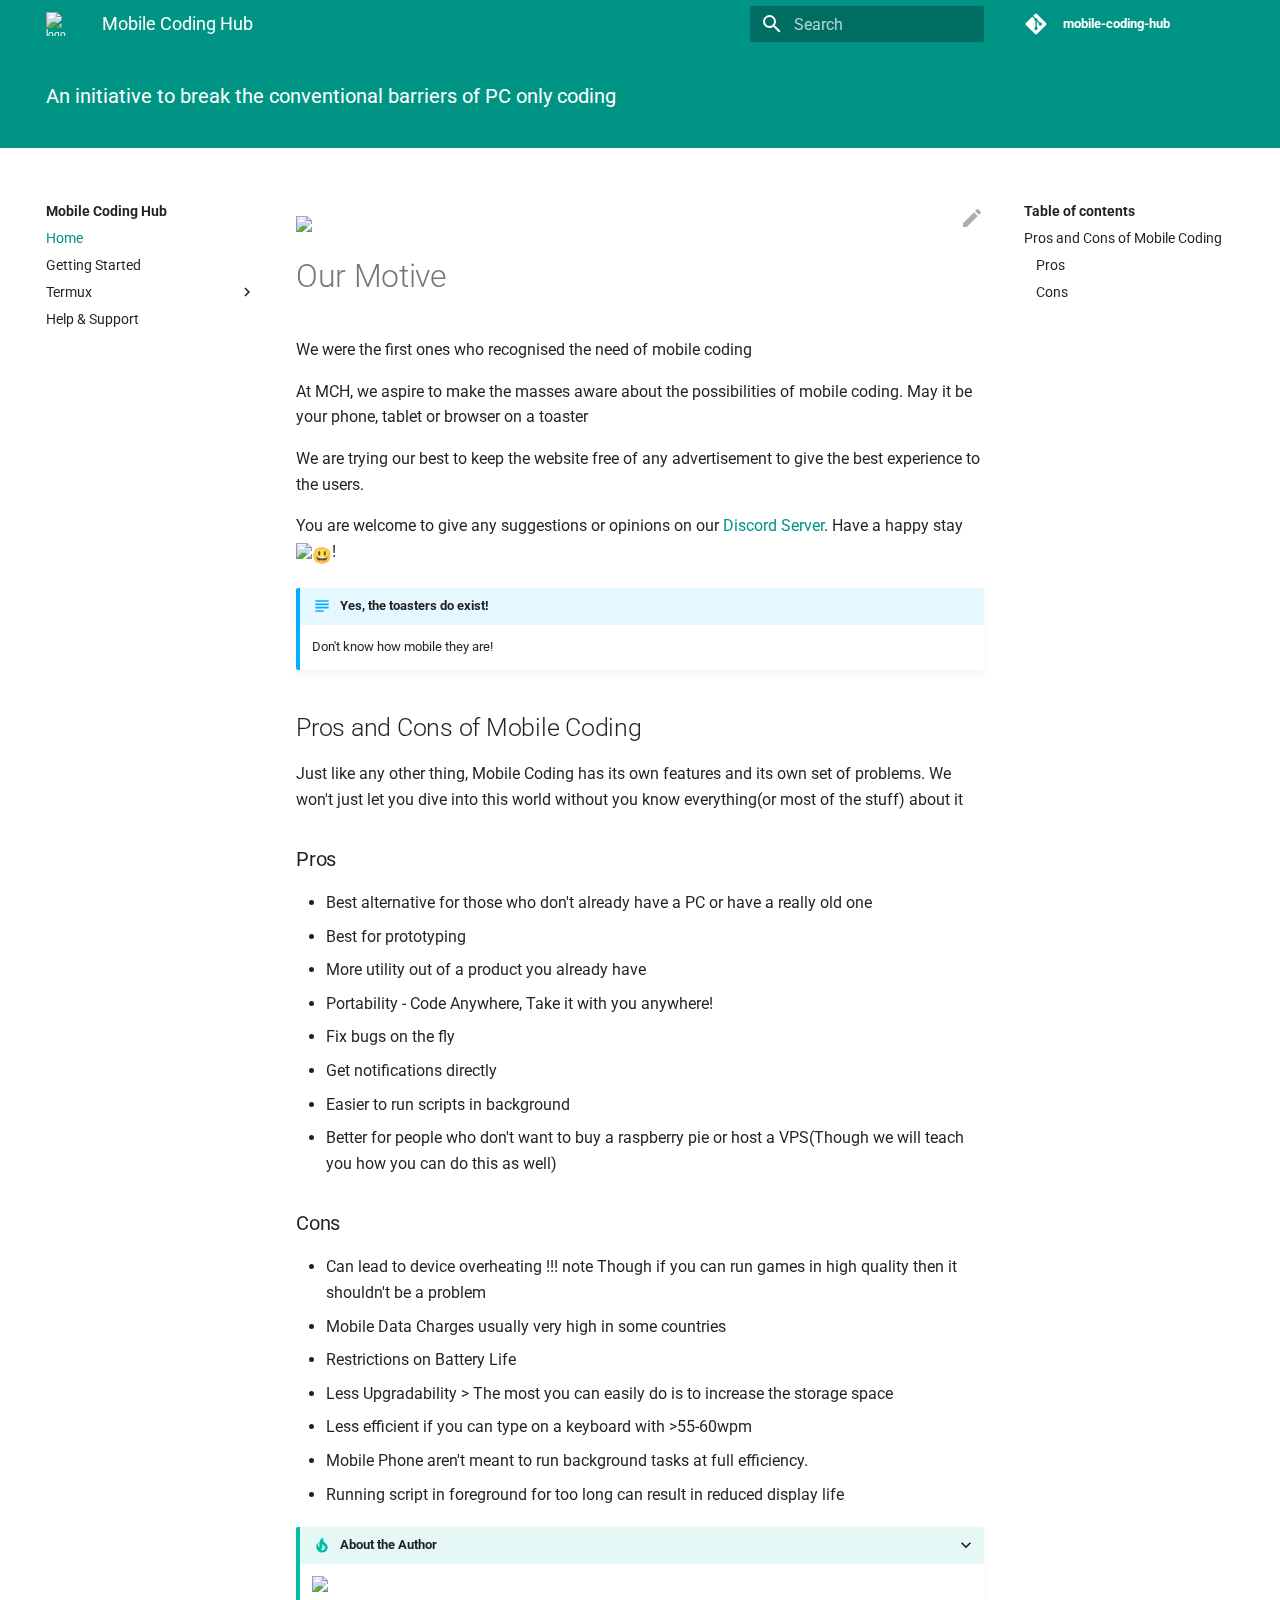
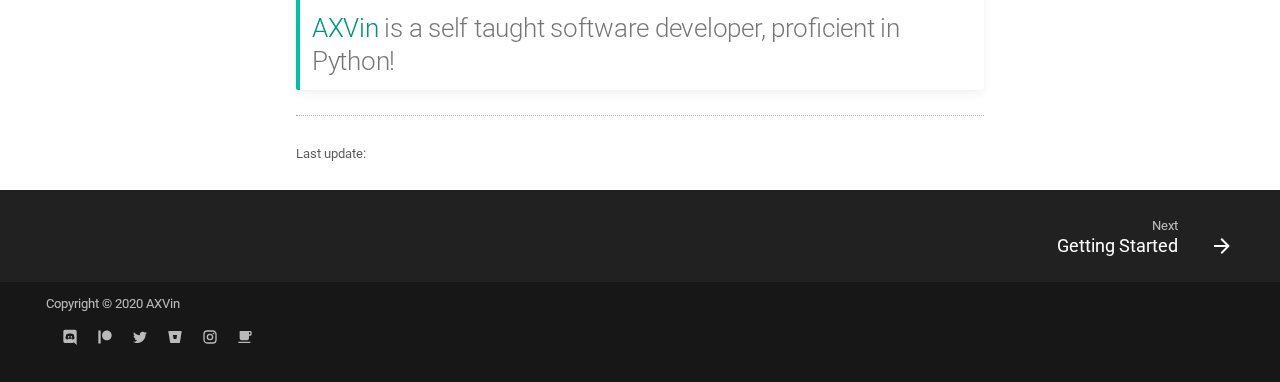
==== commit 7e573f5d: "Deployed 602b8b7 with MkDocs version: 1.1.2" ====
--- a/index.html
+++ b/index.html
@@ -1,688 +1,17 @@
-
-
-
-<!doctype html>
-<html lang="en" class="no-js">
-  <head>
-    
-  <meta charset="utf-8">
-  <meta name="viewport" content="width=device-width,initial-scale=1">
-  
-    <meta name="description" content="An initiative to break the conventional barriers of PC only coding">
-  
-  
-    <link rel="canonical" href="https://mobile-coding-hub.github.io/">
-  
-  
-    <meta name="author" content="AXVin">
-  
-  
-    <meta name="og:image" content="https://mobile-coding-hub.github.io/images/MCH_Mobile.svg">
-  
-  <link rel="shortcut icon" href="images/MCH_Mobile.svg">
-  <meta name="generator" content="mkdocs-1.1.2, mkdocs-material-5.4.0">
-
-    
-      
-        <title>Mobile Coding Hub</title>
-      
-    
-    
-  
-      <link rel="stylesheet" href="assets/stylesheets/main.63b94e9e.min.css">
-      
-        <link rel="stylesheet" href="assets/stylesheets/palette.7f672a1f.min.css">
-      
-      
-        
-        
-        <meta name="theme-color" content="#009688">
-      
-    
-  
-    
-    
-    
-      <meta name="theme-color" content="#009688">
-    
-  
-
-    
-    
-      
-        <link href="https://fonts.gstatic.com" rel="preconnect" crossorigin>
-        <link rel="stylesheet" href="https://fonts.googleapis.com/css?family=Roboto:300,400,400i,700%7CRoboto+Mono&display=fallback">
-        <style>body,input{font-family:"Roboto",-apple-system,BlinkMacSystemFont,Helvetica,Arial,sans-serif}code,kbd,pre{font-family:"Roboto Mono",SFMono-Regular,Consolas,Menlo,monospace}</style>
-      
-    
-    
-    
-      <link rel="stylesheet" href="stylesheets/extra.css">
-    
-    
-      
-        
-<script>window.ga=window.ga||function(){(ga.q=ga.q||[]).push(arguments)},ga.l=+new Date,ga("create","UA-143099709-1","auto"),ga("set","anonymizeIp",!0),ga("send","pageview"),document.addEventListener("DOMContentLoaded",function(){document.forms.search&&document.forms.search.query.addEventListener("blur",function(){if(this.value){var e=document.location.pathname;ga("send","pageview",e+"?q="+this.value)}})}),document.addEventListener("DOMContentSwitch",function(){ga("send","pageview",document.location.pathname)})</script>
-<script async src="https://www.google-analytics.com/analytics.js"></script>
-      
-    
-    
-  <script data-ad-client="ca-pub-1351477556936152" async src="https://pagead2.googlesyndication.com/pagead/js/adsbygoogle.js"></script>
-
-  </head>
-  
-  
-    
-    
-    
-    <body dir="ltr" data-md-color-scheme="slate" data-md-color-primary="teal" data-md-color-accent="orange">
-  
-    
-    <input class="md-toggle" data-md-toggle="drawer" type="checkbox" id="__drawer" autocomplete="off">
-    <input class="md-toggle" data-md-toggle="search" type="checkbox" id="__search" autocomplete="off">
-    <label class="md-overlay" for="__drawer"></label>
-    <div data-md-component="skip">
-      
-        
-        <a href="#our-motive" class="md-skip">
-          Skip to content
-        </a>
-      
-    </div>
-    <div data-md-component="announce">
-      
-    </div>
-    
-      <header class="md-header" data-md-component="header">
-  <nav class="md-header-nav md-grid" aria-label="Header">
-    <a href="https://mobile-coding-hub.github.io" title="Mobile Coding Hub" class="md-header-nav__button md-logo" aria-label="Mobile Coding Hub">
-      
-  <img src="images/MCH_Mobile.svg" alt="logo">
-
-    </a>
-    <label class="md-header-nav__button md-icon" for="__drawer">
-      <svg xmlns="http://www.w3.org/2000/svg" viewBox="0 0 24 24"><path d="M3 6h18v2H3V6m0 5h18v2H3v-2m0 5h18v2H3v-2z"/></svg>
-    </label>
-    <div class="md-header-nav__title" data-md-component="header-title">
-      
-        <div class="md-header-nav__ellipsis">
-          <span class="md-header-nav__topic md-ellipsis">
-            Mobile Coding Hub
-          </span>
-          <span class="md-header-nav__topic md-ellipsis">
-            
-              Home
-            
-          </span>
-        </div>
-      
-    </div>
-    
-      <label class="md-header-nav__button md-icon" for="__search">
-        <svg xmlns="http://www.w3.org/2000/svg" viewBox="0 0 24 24"><path d="M9.5 3A6.5 6.5 0 0116 9.5c0 1.61-.59 3.09-1.56 4.23l.27.27h.79l5 5-1.5 1.5-5-5v-.79l-.27-.27A6.516 6.516 0 019.5 16 6.5 6.5 0 013 9.5 6.5 6.5 0 019.5 3m0 2C7 5 5 7 5 9.5S7 14 9.5 14 14 12 14 9.5 12 5 9.5 5z"/></svg>
-      </label>
-      
-<div class="md-search" data-md-component="search" role="dialog">
-  <label class="md-search__overlay" for="__search"></label>
-  <div class="md-search__inner" role="search">
-    <form class="md-search__form" name="search">
-      <input type="text" class="md-search__input" name="query" aria-label="Search" placeholder="Search" autocapitalize="off" autocorrect="off" autocomplete="off" spellcheck="false" data-md-component="search-query" data-md-state="active">
-      <label class="md-search__icon md-icon" for="__search">
-        <svg xmlns="http://www.w3.org/2000/svg" viewBox="0 0 24 24"><path d="M9.5 3A6.5 6.5 0 0116 9.5c0 1.61-.59 3.09-1.56 4.23l.27.27h.79l5 5-1.5 1.5-5-5v-.79l-.27-.27A6.516 6.516 0 019.5 16 6.5 6.5 0 013 9.5 6.5 6.5 0 019.5 3m0 2C7 5 5 7 5 9.5S7 14 9.5 14 14 12 14 9.5 12 5 9.5 5z"/></svg>
-        <svg xmlns="http://www.w3.org/2000/svg" viewBox="0 0 24 24"><path d="M20 11v2H8l5.5 5.5-1.42 1.42L4.16 12l7.92-7.92L13.5 5.5 8 11h12z"/></svg>
-      </label>
-      <button type="reset" class="md-search__icon md-icon" aria-label="Clear" data-md-component="search-reset" tabindex="-1">
-        <svg xmlns="http://www.w3.org/2000/svg" viewBox="0 0 24 24"><path d="M19 6.41L17.59 5 12 10.59 6.41 5 5 6.41 10.59 12 5 17.59 6.41 19 12 13.41 17.59 19 19 17.59 13.41 12 19 6.41z"/></svg>
-      </button>
-    </form>
-    <div class="md-search__output">
-      <div class="md-search__scrollwrap" data-md-scrollfix>
-        <div class="md-search-result" data-md-component="search-result">
-          <div class="md-search-result__meta">
-            Initializing search
-          </div>
-          <ol class="md-search-result__list"></ol>
-        </div>
-      </div>
-    </div>
-  </div>
-</div>
-    
-    
-      <div class="md-header-nav__source">
-        
-<a href="https://github.com/mobile-coding-hub/mobile-coding-hub.github.io/" title="Go to repository" class="md-source">
-  <div class="md-source__icon md-icon">
-    
-    <svg xmlns="http://www.w3.org/2000/svg" viewBox="0 0 448 512"><path d="M439.55 236.05L244 40.45a28.87 28.87 0 00-40.81 0l-40.66 40.63 51.52 51.52c27.06-9.14 52.68 16.77 43.39 43.68l49.66 49.66c34.23-11.8 61.18 31 35.47 56.69-26.49 26.49-70.21-2.87-56-37.34L240.22 199v121.85c25.3 12.54 22.26 41.85 9.08 55a34.34 34.34 0 01-48.55 0c-17.57-17.6-11.07-46.91 11.25-56v-123c-20.8-8.51-24.6-30.74-18.64-45L142.57 101 8.45 235.14a28.86 28.86 0 000 40.81l195.61 195.6a28.86 28.86 0 0040.8 0l194.69-194.69a28.86 28.86 0 000-40.81z"/></svg>
-  </div>
-  <div class="md-source__repository">
-    mobile-coding-hub
-  </div>
-</a>
-      </div>
-    
-  </nav>
-</header>
-    
-    <div class="md-container" data-md-component="container">
-      
-        
-          <!-- Determine class according to level -->
-
-
-  
-
-
-<!-- Hero teaser -->
-<div class="md-hero md-hero--expand" data-md-component="hero">
-  <div class="md-hero__inner md-grid">
-    An initiative to break the conventional barriers of PC only coding
-
-    <div class="ko-fi">
-      <script type='text/javascript' src='https://ko-fi.com/widgets/widget_2.js'></script>
-      <script type='text/javascript'>
+<!doctype html><html lang=en class=no-js> <head><meta charset=utf-8><meta name=viewport content="width=device-width,initial-scale=1"><meta name=description content="An initiative to break the conventional barriers of PC only coding"><link href=https://mobile-coding-hub.github.io/ rel=canonical><meta name=author content=AXVin><meta name=og:image content=https://mobile-coding-hub.github.io/images/MCH_Mobile.svg><link rel="shortcut icon" href=images/MCH_Mobile.svg><meta name=generator content="mkdocs-1.1.2, mkdocs-material-5.4.0"><title>Mobile Coding Hub</title><link rel=stylesheet href=assets/stylesheets/main.b8ac9624.min.css><link rel=stylesheet href=assets/stylesheets/palette.28f3ef9a.min.css><meta name=theme-color content=#009688><meta name=theme-color content=#009688><link href=https://fonts.gstatic.com rel=preconnect crossorigin><link rel=stylesheet href="https://fonts.googleapis.com/css?family=Roboto:300,400,400i,700%7CRoboto+Mono&display=fallback"><style>body,input{font-family:"Roboto",-apple-system,BlinkMacSystemFont,Helvetica,Arial,sans-serif}code,kbd,pre{font-family:"Roboto Mono",SFMono-Regular,Consolas,Menlo,monospace}</style><link rel=stylesheet href=stylesheets/extra.css><script>window.ga=window.ga||function(){(ga.q=ga.q||[]).push(arguments)},ga.l=+new Date,ga("create","UA-143099709-1","auto"),ga("set","anonymizeIp",!0),ga("send","pageview"),document.addEventListener("DOMContentLoaded",function(){document.forms.search&&document.forms.search.query.addEventListener("blur",function(){if(this.value){var e=document.location.pathname;ga("send","pageview",e+"?q="+this.value)}})}),document.addEventListener("DOMContentSwitch",function(){ga("send","pageview",document.location.pathname)})</script><script async src=https://www.google-analytics.com/analytics.js></script><script data-ad-client=ca-pub-1351477556936152 async src=https://pagead2.googlesyndication.com/pagead/js/adsbygoogle.js></script><style>
+        .git-revision-date-localized-plugin-iso_date { display: none }
+        @media print {
+           .git-revision-date-localized-plugin-iso_date { display: inline } 
+           .git-revision-date-localized-plugin-timeago { display: none } 
+        }
+        </style></head> <body dir=ltr data-md-color-scheme=preference data-md-color-primary=teal data-md-color-accent=orange> <script>matchMedia("(prefers-color-scheme: dark)").matches&&document.body.setAttribute("data-md-color-scheme","slate")</script> <input class=md-toggle data-md-toggle=drawer type=checkbox id=__drawer autocomplete=off> <input class=md-toggle data-md-toggle=search type=checkbox id=__search autocomplete=off> <label class=md-overlay for=__drawer></label> <div data-md-component=skip> <a href=#our-motive class=md-skip> Skip to content </a> </div> <div data-md-component=announce> </div> <header class=md-header data-md-component=header> <nav class="md-header-nav md-grid" aria-label=Header> <a href=https://mobile-coding-hub.github.io title="Mobile Coding Hub" class="md-header-nav__button md-logo" aria-label="Mobile Coding Hub"> <img src=images/MCH_Mobile.svg alt=logo> </a> <label class="md-header-nav__button md-icon" for=__drawer> <svg xmlns=http://www.w3.org/2000/svg viewbox="0 0 24 24"><path d="M3 6h18v2H3V6m0 5h18v2H3v-2m0 5h18v2H3v-2z"/></svg> </label> <div class=md-header-nav__title data-md-component=header-title> <div class=md-header-nav__ellipsis> <span class="md-header-nav__topic md-ellipsis"> Mobile Coding Hub </span> <span class="md-header-nav__topic md-ellipsis"> Home </span> </div> </div> <label class="md-header-nav__button md-icon" for=__search> <svg xmlns=http://www.w3.org/2000/svg viewbox="0 0 24 24"><path d="M9.5 3A6.5 6.5 0 0116 9.5c0 1.61-.59 3.09-1.56 4.23l.27.27h.79l5 5-1.5 1.5-5-5v-.79l-.27-.27A6.516 6.516 0 019.5 16 6.5 6.5 0 013 9.5 6.5 6.5 0 019.5 3m0 2C7 5 5 7 5 9.5S7 14 9.5 14 14 12 14 9.5 12 5 9.5 5z"/></svg> </label> <div class=md-search data-md-component=search role=dialog> <label class=md-search__overlay for=__search></label> <div class=md-search__inner role=search> <form class=md-search__form name=search> <input type=text class=md-search__input name=query aria-label=Search placeholder=Search autocapitalize=off autocorrect=off autocomplete=off spellcheck=false data-md-component=search-query data-md-state=active> <label class="md-search__icon md-icon" for=__search> <svg xmlns=http://www.w3.org/2000/svg viewbox="0 0 24 24"><path d="M9.5 3A6.5 6.5 0 0116 9.5c0 1.61-.59 3.09-1.56 4.23l.27.27h.79l5 5-1.5 1.5-5-5v-.79l-.27-.27A6.516 6.516 0 019.5 16 6.5 6.5 0 013 9.5 6.5 6.5 0 019.5 3m0 2C7 5 5 7 5 9.5S7 14 9.5 14 14 12 14 9.5 12 5 9.5 5z"/></svg> <svg xmlns=http://www.w3.org/2000/svg viewbox="0 0 24 24"><path d="M20 11v2H8l5.5 5.5-1.42 1.42L4.16 12l7.92-7.92L13.5 5.5 8 11h12z"/></svg> </label> <button type=reset class="md-search__icon md-icon" aria-label=Clear data-md-component=search-reset tabindex=-1> <svg xmlns=http://www.w3.org/2000/svg viewbox="0 0 24 24"><path d="M19 6.41L17.59 5 12 10.59 6.41 5 5 6.41 10.59 12 5 17.59 6.41 19 12 13.41 17.59 19 19 17.59 13.41 12 19 6.41z"/></svg> </button> </form> <div class=md-search__output> <div class=md-search__scrollwrap data-md-scrollfix> <div class=md-search-result data-md-component=search-result> <div class=md-search-result__meta> Initializing search </div> <ol class=md-search-result__list></ol> </div> </div> </div> </div> </div> <div class=md-header-nav__source> <a href=https://github.com/mobile-coding-hub/mobile-coding-hub.github.io/ title="Go to repository" class=md-source> <div class="md-source__icon md-icon"> <svg xmlns=http://www.w3.org/2000/svg viewbox="0 0 448 512"><path d="M439.55 236.05L244 40.45a28.87 28.87 0 00-40.81 0l-40.66 40.63 51.52 51.52c27.06-9.14 52.68 16.77 43.39 43.68l49.66 49.66c34.23-11.8 61.18 31 35.47 56.69-26.49 26.49-70.21-2.87-56-37.34L240.22 199v121.85c25.3 12.54 22.26 41.85 9.08 55a34.34 34.34 0 01-48.55 0c-17.57-17.6-11.07-46.91 11.25-56v-123c-20.8-8.51-24.6-30.74-18.64-45L142.57 101 8.45 235.14a28.86 28.86 0 000 40.81l195.61 195.6a28.86 28.86 0 0040.8 0l194.69-194.69a28.86 28.86 0 000-40.81z"/></svg> </div> <div class=md-source__repository> mobile-coding-hub </div> </a> </div> </nav> </header> <div class=md-container data-md-component=container> <!-- Determine class according to level --> <!-- Hero teaser --> <div class="md-hero md-hero--expand" data-md-component=hero> <div class="md-hero__inner md-grid"> An initiative to break the conventional barriers of PC only coding <div class=ko-fi> <script type=text/javascript src=https://ko-fi.com/widgets/widget_2.js></script> <script type=text/javascript>
         kofiwidget2.init('Buy me a Ko-fi', '#29abe0', 'D1D41VSPS');
         kofiwidget2.draw();
-      </script>
-    </div>
-  </div>
-</div>
-
-<style>
+      </script> </div> </div> </div> <style>
 .ko-fi {
   padding-top: 8px;
 }
-</style>
-        
-      
-      
-        
-      
-      <main class="md-main" data-md-component="main">
-        <div class="md-main__inner md-grid">
-          
-            
-              <div class="md-sidebar md-sidebar--primary" data-md-component="navigation">
-                <div class="md-sidebar__scrollwrap">
-                  <div class="md-sidebar__inner">
-                    <nav class="md-nav md-nav--primary" aria-label="Navigation" data-md-level="0">
-  <label class="md-nav__title" for="__drawer">
-    <a href="https://mobile-coding-hub.github.io" title="Mobile Coding Hub" class="md-nav__button md-logo" aria-label="Mobile Coding Hub">
-      
-  <img src="images/MCH_Mobile.svg" alt="logo">
-
-    </a>
-    Mobile Coding Hub
-  </label>
-  
-    <div class="md-nav__source">
-      
-<a href="https://github.com/mobile-coding-hub/mobile-coding-hub.github.io/" title="Go to repository" class="md-source">
-  <div class="md-source__icon md-icon">
-    
-    <svg xmlns="http://www.w3.org/2000/svg" viewBox="0 0 448 512"><path d="M439.55 236.05L244 40.45a28.87 28.87 0 00-40.81 0l-40.66 40.63 51.52 51.52c27.06-9.14 52.68 16.77 43.39 43.68l49.66 49.66c34.23-11.8 61.18 31 35.47 56.69-26.49 26.49-70.21-2.87-56-37.34L240.22 199v121.85c25.3 12.54 22.26 41.85 9.08 55a34.34 34.34 0 01-48.55 0c-17.57-17.6-11.07-46.91 11.25-56v-123c-20.8-8.51-24.6-30.74-18.64-45L142.57 101 8.45 235.14a28.86 28.86 0 000 40.81l195.61 195.6a28.86 28.86 0 0040.8 0l194.69-194.69a28.86 28.86 0 000-40.81z"/></svg>
-  </div>
-  <div class="md-source__repository">
-    mobile-coding-hub
-  </div>
-</a>
-    </div>
-  
-  <ul class="md-nav__list" data-md-scrollfix>
-    
-      
-      
-      
-
-  
-
-
-  <li class="md-nav__item md-nav__item--active">
-    
-    <input class="md-nav__toggle md-toggle" data-md-toggle="toc" type="checkbox" id="__toc">
-    
-      
-    
-    
-      <label class="md-nav__link md-nav__link--active" for="__toc">
-        Home
-        <span class="md-nav__icon md-icon">
-          <svg xmlns="http://www.w3.org/2000/svg" viewBox="0 0 24 24"><path d="M3 9h14V7H3v2m0 4h14v-2H3v2m0 4h14v-2H3v2m16 0h2v-2h-2v2m0-10v2h2V7h-2m0 6h2v-2h-2v2z"/></svg>
-        </span>
-      </label>
-    
-    <a href="." title="Home" class="md-nav__link md-nav__link--active">
-      Home
-    </a>
-    
-      
-<nav class="md-nav md-nav--secondary" aria-label="Table of contents">
-  
-  
-    
-  
-  
-    <label class="md-nav__title" for="__toc">
-      <span class="md-nav__icon md-icon">
-        <svg xmlns="http://www.w3.org/2000/svg" viewBox="0 0 24 24"><path d="M20 11v2H8l5.5 5.5-1.42 1.42L4.16 12l7.92-7.92L13.5 5.5 8 11h12z"/></svg>
-      </span>
-      Table of contents
-    </label>
-    <ul class="md-nav__list" data-md-scrollfix>
-      
-        <li class="md-nav__item">
-  <a href="#pros-and-cons-of-mobile-coding" class="md-nav__link">
-    Pros and Cons of Mobile Coding
-  </a>
-  
-    <nav class="md-nav" aria-label="Pros and Cons of Mobile Coding">
-      <ul class="md-nav__list">
-        
-          <li class="md-nav__item">
-  <a href="#pros" class="md-nav__link">
-    Pros
-  </a>
-  
-</li>
-        
-          <li class="md-nav__item">
-  <a href="#cons" class="md-nav__link">
-    Cons
-  </a>
-  
-</li>
-        
-      </ul>
-    </nav>
-  
-</li>
-      
-    </ul>
-  
-</nav>
-    
-  </li>
-
-    
-      
-      
-      
-
-
-  <li class="md-nav__item">
-    <a href="started/" title="Getting Started" class="md-nav__link">
-      Getting Started
-    </a>
-  </li>
-
-    
-      
-      
-      
-
-
-  <li class="md-nav__item md-nav__item--nested">
-    
-      <input class="md-nav__toggle md-toggle" data-md-toggle="nav-3" type="checkbox" id="nav-3">
-    
-    <label class="md-nav__link" for="nav-3">
-      Termux
-      <span class="md-nav__icon md-icon">
-        <svg xmlns="http://www.w3.org/2000/svg" viewBox="0 0 24 24"><path d="M8.59 16.58L13.17 12 8.59 7.41 10 6l6 6-6 6-1.41-1.42z"/></svg>
-      </span>
-    </label>
-    <nav class="md-nav" aria-label="Termux" data-md-level="1">
-      <label class="md-nav__title" for="nav-3">
-        <span class="md-nav__icon md-icon">
-          <svg xmlns="http://www.w3.org/2000/svg" viewBox="0 0 24 24"><path d="M20 11v2H8l5.5 5.5-1.42 1.42L4.16 12l7.92-7.92L13.5 5.5 8 11h12z"/></svg>
-        </span>
-        Termux
-      </label>
-      <ul class="md-nav__list" data-md-scrollfix>
-        
-        
-          
-          
-          
-
-
-  <li class="md-nav__item">
-    <a href="termux/" title="Termux" class="md-nav__link">
-      Termux
-    </a>
-  </li>
-
-        
-          
-          
-          
-
-
-  <li class="md-nav__item">
-    <a href="termux/installation/" title="Installation" class="md-nav__link">
-      Installation
-    </a>
-  </li>
-
-        
-          
-          
-          
-
-
-  <li class="md-nav__item md-nav__item--nested">
-    
-      <input class="md-nav__toggle md-toggle" data-md-toggle="nav-3-3" type="checkbox" id="nav-3-3">
-    
-    <label class="md-nav__link" for="nav-3-3">
-      Customisation
-      <span class="md-nav__icon md-icon">
-        <svg xmlns="http://www.w3.org/2000/svg" viewBox="0 0 24 24"><path d="M8.59 16.58L13.17 12 8.59 7.41 10 6l6 6-6 6-1.41-1.42z"/></svg>
-      </span>
-    </label>
-    <nav class="md-nav" aria-label="Customisation" data-md-level="2">
-      <label class="md-nav__title" for="nav-3-3">
-        <span class="md-nav__icon md-icon">
-          <svg xmlns="http://www.w3.org/2000/svg" viewBox="0 0 24 24"><path d="M20 11v2H8l5.5 5.5-1.42 1.42L4.16 12l7.92-7.92L13.5 5.5 8 11h12z"/></svg>
-        </span>
-        Customisation
-      </label>
-      <ul class="md-nav__list" data-md-scrollfix>
-        
-        
-          
-          
-          
-
-
-  <li class="md-nav__item">
-    <a href="termux/customisation/" title="Introduction" class="md-nav__link">
-      Introduction
-    </a>
-  </li>
-
-        
-          
-          
-          
-
-
-  <li class="md-nav__item">
-    <a href="termux/customisation/extra_keys/" title="Extra Keys" class="md-nav__link">
-      Extra Keys
-    </a>
-  </li>
-
-        
-      </ul>
-    </nav>
-  </li>
-
-        
-      </ul>
-    </nav>
-  </li>
-
-    
-      
-      
-      
-
-
-  <li class="md-nav__item">
-    <a href="support/" title="Help & Support" class="md-nav__link">
-      Help & Support
-    </a>
-  </li>
-
-    
-  </ul>
-</nav>
-                  </div>
-                </div>
-              </div>
-            
-            
-              <div class="md-sidebar md-sidebar--secondary" data-md-component="toc">
-                <div class="md-sidebar__scrollwrap">
-                  <div class="md-sidebar__inner">
-                    
-<nav class="md-nav md-nav--secondary" aria-label="Table of contents">
-  
-  
-    
-  
-  
-    <label class="md-nav__title" for="__toc">
-      <span class="md-nav__icon md-icon">
-        <svg xmlns="http://www.w3.org/2000/svg" viewBox="0 0 24 24"><path d="M20 11v2H8l5.5 5.5-1.42 1.42L4.16 12l7.92-7.92L13.5 5.5 8 11h12z"/></svg>
-      </span>
-      Table of contents
-    </label>
-    <ul class="md-nav__list" data-md-scrollfix>
-      
-        <li class="md-nav__item">
-  <a href="#pros-and-cons-of-mobile-coding" class="md-nav__link">
-    Pros and Cons of Mobile Coding
-  </a>
-  
-    <nav class="md-nav" aria-label="Pros and Cons of Mobile Coding">
-      <ul class="md-nav__list">
-        
-          <li class="md-nav__item">
-  <a href="#pros" class="md-nav__link">
-    Pros
-  </a>
-  
-</li>
-        
-          <li class="md-nav__item">
-  <a href="#cons" class="md-nav__link">
-    Cons
-  </a>
-  
-</li>
-        
-      </ul>
-    </nav>
-  
-</li>
-      
-    </ul>
-  
-</nav>
-                  </div>
-                </div>
-              </div>
-            
-          
-          <div class="md-content">
-            <article class="md-content__inner md-typeset">
-              
-                
-                  <a href="https://github.com/mobile-coding-hub/mobile-coding-hub.github.io/edit/docs/docs/index.md" title="Edit this page" class="md-content__button md-icon">
-                    <svg xmlns="http://www.w3.org/2000/svg" viewBox="0 0 24 24"><path d="M20.71 7.04c.39-.39.39-1.04 0-1.41l-2.34-2.34c-.37-.39-1.02-.39-1.41 0l-1.84 1.83 3.75 3.75M3 17.25V21h3.75L17.81 9.93l-3.75-3.75L3 17.25z"/></svg>
-                  </a>
-                
-                
-                  
-                
-                
-                <p><img class="mch-logo" src="images/MCH_LOGO.svg" height="20%" width="20%"></p>
-<h1 id="our-motive">Our Motive<a class="headerlink" href="#our-motive" title="Permanent link">&para;</a></h1>
-<p>We were the first ones who recognised the need of mobile coding </p>
-<p>At MCH, we aspire to make the masses aware about the possibilities of mobile coding.
-May it be your phone, tablet or browser on a toaster</p>
-<p>We are trying our best to keep the website free of any advertisement to give the best experience to the users.</p>
-<p>You are welcome to give any suggestions or opinions on our <a href="support/">Discord Server</a>.
-Have a happy stay <img alt="😃" class="twemoji" src="https://twemoji.maxcdn.com/v/latest/svg/1f603.svg" title=":smiley:" />!</p>
-<div class="admonition abstract">
-<p class="admonition-title">Yes, the toasters do exist!</p>
-<p>Don't know how mobile they are!</p>
-</div>
-<h2 id="pros-and-cons-of-mobile-coding">Pros and Cons of Mobile Coding<a class="headerlink" href="#pros-and-cons-of-mobile-coding" title="Permanent link">&para;</a></h2>
-<p>Just like any other thing, Mobile Coding has its own features and its own set of problems.
-We won't just let you dive into this world without you know everything(or most of the stuff)
-about it</p>
-<h3 id="pros">Pros<a class="headerlink" href="#pros" title="Permanent link">&para;</a></h3>
-<ul>
-<li>Best alternative for those who don't already have a PC or have a really old one</li>
-<li>Best for prototyping</li>
-<li>More utility out of a product you already have</li>
-<li>Portability - Code Anywhere, Take it with you anywhere!</li>
-<li>Fix bugs on the fly</li>
-<li>Get notifications directly</li>
-<li>Easier to run scripts in background</li>
-<li>Better for people who don't want to buy a raspberry pie or host a VPS(Though we will teach you how you can do this as well)</li>
-</ul>
-<h3 id="cons">Cons<a class="headerlink" href="#cons" title="Permanent link">&para;</a></h3>
-<ul>
-<li>Can lead to device overheating
-    !!! note
-        Though if you can run games in high quality then it shouldn't be a problem</li>
-<li>Mobile Data Charges usually very high in some countries</li>
-<li>Restrictions on Battery Life</li>
-<li>Less Upgradability
-    &gt; The most you can easily do is to increase the storage space</li>
-<li>Less efficient if you can type on a keyboard with &gt;55-60wpm</li>
-<li>Mobile Phone aren't meant to run background  tasks at full efficiency.</li>
-<li>Running script in foreground for too long can result in reduced display life</li>
-</ul>
-<details class="tip" open="open"><summary>About the Author</summary><p><!-- <img alt="AXVin Logo" src="images/axvin_sthumbnail.jpg" /> -->
-<img id="owner-image" src="images/axvin_sthumbnail.jpg"></p>
-<h1 id="axvin-is-a-self-taught-software-developer-proficient-in-python"><a href="https://axvin.tk">AXVin</a> is a self taught software developer, proficient in Python!<a class="headerlink" href="#axvin-is-a-self-taught-software-developer-proficient-in-python" title="Permanent link">&para;</a></h1>
-</details>
-                
-                  
-                
-              
-              
-                
-
-
-              
-            </article>
-          </div>
-        </div>
-      </main>
-      
-        
-
-
-<footer class="md-footer">
-
-  
-    <div class="md-footer-nav">
-      <nav
-        class="md-footer-nav__inner md-grid"
-        aria-label="Footer"
-      >
-
-        
-
-        
-          <a
-            href="started/"
-            title="Getting Started"
-            class="md-footer-nav__link md-footer-nav__link--next"
-            rel="next"
-          >
-            <div class="md-footer-nav__title">
-              <div class="md-ellipsis">
-                <span class="md-footer-nav__direction">
-                  Next
-                </span>
-                Getting Started
-              </div>
-            </div>
-            <div class="md-footer-nav__button md-icon">
-              <svg xmlns="http://www.w3.org/2000/svg" viewBox="0 0 24 24"><path d="M4 11v2h12l-5.5 5.5 1.42 1.42L19.84 12l-7.92-7.92L10.5 5.5 16 11H4z"/></svg>
-            </div>
-          </a>
-        
-      </nav>
-    </div>
-  
-
-  <div class="md-footer-meta md-typeset">
-    <div class="md-footer-meta__inner md-grid">
-
-      <div class="md-footer-copyright">
-        
-          <div class="md-footer-copyright__highlight">
-            Copyright &copy; 2020 AXVin
-          </div>
-        
-      
-  <div class="md-footer-social">
-    
-      
-      
-        
-        
-      
-      <a href="https://discord.gg/SVh4jJP" target="_blank" rel="noopener" title="discord.gg" class="md-footer-social__link">
-        <svg xmlns="http://www.w3.org/2000/svg" viewBox="0 0 24 24"><path d="M22 24l-5.25-5 .63 2H4.5A2.5 2.5 0 012 18.5v-15A2.5 2.5 0 014.5 1h15A2.5 2.5 0 0122 3.5V24M12 6.8c-2.68 0-4.56 1.15-4.56 1.15 1.03-.92 2.83-1.45 2.83-1.45l-.17-.17c-1.69.03-3.22 1.2-3.22 1.2-1.72 3.59-1.61 6.69-1.61 6.69 1.4 1.81 3.48 1.68 3.48 1.68l.71-.9c-1.25-.27-2.04-1.38-2.04-1.38S9.3 14.9 12 14.9s4.58-1.28 4.58-1.28-.79 1.11-2.04 1.38l.71.9s2.08.13 3.48-1.68c0 0 .11-3.1-1.61-6.69 0 0-1.53-1.17-3.22-1.2l-.17.17s1.8.53 2.83 1.45c0 0-1.88-1.15-4.56-1.15m-2.07 3.79c.65 0 1.18.57 1.17 1.27 0 .69-.52 1.27-1.17 1.27-.64 0-1.16-.58-1.16-1.27 0-.7.51-1.27 1.16-1.27m4.17 0c.65 0 1.17.57 1.17 1.27 0 .69-.52 1.27-1.17 1.27-.64 0-1.16-.58-1.16-1.27 0-.7.51-1.27 1.16-1.27z"/></svg>
-      </a>
-    
-      
-      
-        
-        
-      
-      <a href="https://patreon.com/AXVin" target="_blank" rel="noopener" title="patreon.com" class="md-footer-social__link">
-        <svg xmlns="http://www.w3.org/2000/svg" viewBox="0 0 24 24"><path d="M14.82 2.41c3.96 0 7.18 3.24 7.18 7.21 0 3.96-3.22 7.18-7.18 7.18-3.97 0-7.21-3.22-7.21-7.18 0-3.97 3.24-7.21 7.21-7.21M2 21.6h3.5V2.41H2V21.6z"/></svg>
-      </a>
-    
-      
-      
-        
-        
-      
-      <a href="https://twitter.com/AXVin" target="_blank" rel="noopener" title="twitter.com" class="md-footer-social__link">
-        <svg xmlns="http://www.w3.org/2000/svg" viewBox="0 0 24 24"><path d="M22.46 6c-.77.35-1.6.58-2.46.69.88-.53 1.56-1.37 1.88-2.38-.83.5-1.75.85-2.72 1.05C18.37 4.5 17.26 4 16 4c-2.35 0-4.27 1.92-4.27 4.29 0 .34.04.67.11.98C8.28 9.09 5.11 7.38 3 4.79c-.37.63-.58 1.37-.58 2.15 0 1.49.75 2.81 1.91 3.56-.71 0-1.37-.2-1.95-.5v.03c0 2.08 1.48 3.82 3.44 4.21a4.22 4.22 0 01-1.93.07 4.28 4.28 0 004 2.98 8.521 8.521 0 01-5.33 1.84c-.34 0-.68-.02-1.02-.06C3.44 20.29 5.7 21 8.12 21 16 21 20.33 14.46 20.33 8.79c0-.19 0-.37-.01-.56.84-.6 1.56-1.36 2.14-2.23z"/></svg>
-      </a>
-    
-      
-      
-        
-        
-      
-      <a href="https://bitbucket.org/AXVin" target="_blank" rel="noopener" title="bitbucket.org" class="md-footer-social__link">
-        <svg xmlns="http://www.w3.org/2000/svg" viewBox="0 0 24 24"><path d="M2.65 3C2.3 3 2 3.3 2 3.65v.12l2.73 16.5c.07.42.43.73.85.73h13.05c.31 0 .59-.22.64-.54L22 3.77a.643.643 0 00-.54-.73c-.03-.01-.07-.01-.11-.01L2.65 3M14.1 14.95H9.94L8.81 9.07h6.3l-1.01 5.88z"/></svg>
-      </a>
-    
-      
-      
-        
-        
-      
-      <a href="https://instagram.com/__axvin__" target="_blank" rel="noopener" title="instagram.com" class="md-footer-social__link">
-        <svg xmlns="http://www.w3.org/2000/svg" viewBox="0 0 24 24"><path d="M7.8 2h8.4C19.4 2 22 4.6 22 7.8v8.4a5.8 5.8 0 01-5.8 5.8H7.8C4.6 22 2 19.4 2 16.2V7.8A5.8 5.8 0 017.8 2m-.2 2A3.6 3.6 0 004 7.6v8.8C4 18.39 5.61 20 7.6 20h8.8a3.6 3.6 0 003.6-3.6V7.6C20 5.61 18.39 4 16.4 4H7.6m9.65 1.5a1.25 1.25 0 011.25 1.25A1.25 1.25 0 0117.25 8 1.25 1.25 0 0116 6.75a1.25 1.25 0 011.25-1.25M12 7a5 5 0 015 5 5 5 0 01-5 5 5 5 0 01-5-5 5 5 0 015-5m0 2a3 3 0 00-3 3 3 3 0 003 3 3 3 0 003-3 3 3 0 00-3-3z"/></svg>
-      </a>
-    
-      
-      
-        
-        
-      
-      <a href="https://ko-fi.com/AXVin" target="_blank" rel="noopener" title="ko-fi.com" class="md-footer-social__link">
-        <svg xmlns="http://www.w3.org/2000/svg" viewBox="0 0 24 24"><path d="M2 21h18v-2H2M20 8h-2V5h2m0-2H4v10a4 4 0 004 4h6a4 4 0 004-4v-3h2a2 2 0 002-2V5a2 2 0 00-2-2z"/></svg>
-      </a>
-    
-  </div>
-
-    </div>
-  </div>
-</footer>
-      
-    </div>
-    
-      <script src="assets/javascripts/vendor.d1f5a259.min.js"></script>
-      <script src="assets/javascripts/bundle.d5fec882.min.js"></script><script id="__lang" type="application/json">{"clipboard.copy": "Copy to clipboard", "clipboard.copied": "Copied to clipboard", "search.config.lang": "en", "search.config.pipeline": "trimmer, stopWordFilter", "search.config.separator": "[\\s\\-]+", "search.result.placeholder": "Type to start searching", "search.result.none": "No matching documents", "search.result.one": "1 matching document", "search.result.other": "# matching documents"}</script>
-      
-      <script>
+</style> <main class=md-main data-md-component=main> <div class="md-main__inner md-grid"> <div class="md-sidebar md-sidebar--primary" data-md-component=navigation> <div class=md-sidebar__scrollwrap> <div class=md-sidebar__inner> <nav class="md-nav md-nav--primary" aria-label=Navigation data-md-level=0> <label class=md-nav__title for=__drawer> <a href=https://mobile-coding-hub.github.io title="Mobile Coding Hub" class="md-nav__button md-logo" aria-label="Mobile Coding Hub"> <img src=images/MCH_Mobile.svg alt=logo> </a> Mobile Coding Hub </label> <div class=md-nav__source> <a href=https://github.com/mobile-coding-hub/mobile-coding-hub.github.io/ title="Go to repository" class=md-source> <div class="md-source__icon md-icon"> <svg xmlns=http://www.w3.org/2000/svg viewbox="0 0 448 512"><path d="M439.55 236.05L244 40.45a28.87 28.87 0 00-40.81 0l-40.66 40.63 51.52 51.52c27.06-9.14 52.68 16.77 43.39 43.68l49.66 49.66c34.23-11.8 61.18 31 35.47 56.69-26.49 26.49-70.21-2.87-56-37.34L240.22 199v121.85c25.3 12.54 22.26 41.85 9.08 55a34.34 34.34 0 01-48.55 0c-17.57-17.6-11.07-46.91 11.25-56v-123c-20.8-8.51-24.6-30.74-18.64-45L142.57 101 8.45 235.14a28.86 28.86 0 000 40.81l195.61 195.6a28.86 28.86 0 0040.8 0l194.69-194.69a28.86 28.86 0 000-40.81z"/></svg> </div> <div class=md-source__repository> mobile-coding-hub </div> </a> </div> <ul class=md-nav__list data-md-scrollfix> <li class="md-nav__item md-nav__item--active"> <input class="md-nav__toggle md-toggle" data-md-toggle=toc type=checkbox id=__toc> <label class="md-nav__link md-nav__link--active" for=__toc> Home <span class="md-nav__icon md-icon"> <svg xmlns=http://www.w3.org/2000/svg viewbox="0 0 24 24"><path d="M3 9h14V7H3v2m0 4h14v-2H3v2m0 4h14v-2H3v2m16 0h2v-2h-2v2m0-10v2h2V7h-2m0 6h2v-2h-2v2z"/></svg> </span> </label> <a href=. title=Home class="md-nav__link md-nav__link--active"> Home </a> <nav class="md-nav md-nav--secondary" aria-label="Table of contents"> <label class=md-nav__title for=__toc> <span class="md-nav__icon md-icon"> <svg xmlns=http://www.w3.org/2000/svg viewbox="0 0 24 24"><path d="M20 11v2H8l5.5 5.5-1.42 1.42L4.16 12l7.92-7.92L13.5 5.5 8 11h12z"/></svg> </span> Table of contents </label> <ul class=md-nav__list data-md-scrollfix> <li class=md-nav__item> <a href=#pros-and-cons-of-mobile-coding class=md-nav__link> Pros and Cons of Mobile Coding </a> <nav class=md-nav aria-label="Pros and Cons of Mobile Coding"> <ul class=md-nav__list> <li class=md-nav__item> <a href=#pros class=md-nav__link> Pros </a> </li> <li class=md-nav__item> <a href=#cons class=md-nav__link> Cons </a> </li> </ul> </nav> </li> </ul> </nav> </li> <li class=md-nav__item> <a href=started/ title="Getting Started" class=md-nav__link> Getting Started </a> </li> <li class="md-nav__item md-nav__item--nested"> <input class="md-nav__toggle md-toggle" data-md-toggle=nav-3 type=checkbox id=nav-3> <label class=md-nav__link for=nav-3> Termux <span class="md-nav__icon md-icon"> <svg xmlns=http://www.w3.org/2000/svg viewbox="0 0 24 24"><path d="M8.59 16.58L13.17 12 8.59 7.41 10 6l6 6-6 6-1.41-1.42z"/></svg> </span> </label> <nav class=md-nav aria-label=Termux data-md-level=1> <label class=md-nav__title for=nav-3> <span class="md-nav__icon md-icon"> <svg xmlns=http://www.w3.org/2000/svg viewbox="0 0 24 24"><path d="M20 11v2H8l5.5 5.5-1.42 1.42L4.16 12l7.92-7.92L13.5 5.5 8 11h12z"/></svg> </span> Termux </label> <ul class=md-nav__list data-md-scrollfix> <li class=md-nav__item> <a href=termux/ title=Termux class=md-nav__link> Termux </a> </li> <li class=md-nav__item> <a href=termux/installation/ title=Installation class=md-nav__link> Installation </a> </li> <li class="md-nav__item md-nav__item--nested"> <input class="md-nav__toggle md-toggle" data-md-toggle=nav-3-3 type=checkbox id=nav-3-3> <label class=md-nav__link for=nav-3-3> Customisation <span class="md-nav__icon md-icon"> <svg xmlns=http://www.w3.org/2000/svg viewbox="0 0 24 24"><path d="M8.59 16.58L13.17 12 8.59 7.41 10 6l6 6-6 6-1.41-1.42z"/></svg> </span> </label> <nav class=md-nav aria-label=Customisation data-md-level=2> <label class=md-nav__title for=nav-3-3> <span class="md-nav__icon md-icon"> <svg xmlns=http://www.w3.org/2000/svg viewbox="0 0 24 24"><path d="M20 11v2H8l5.5 5.5-1.42 1.42L4.16 12l7.92-7.92L13.5 5.5 8 11h12z"/></svg> </span> Customisation </label> <ul class=md-nav__list data-md-scrollfix> <li class=md-nav__item> <a href=termux/customisation/ title=Introduction class=md-nav__link> Introduction </a> </li> <li class=md-nav__item> <a href=termux/customisation/extra_keys/ title="Extra Keys" class=md-nav__link> Extra Keys </a> </li> </ul> </nav> </li> </ul> </nav> </li> <li class=md-nav__item> <a href=support/ title="Help & Support" class=md-nav__link> Help & Support </a> </li> </ul> </nav> </div> </div> </div> <div class="md-sidebar md-sidebar--secondary" data-md-component=toc> <div class=md-sidebar__scrollwrap> <div class=md-sidebar__inner> <nav class="md-nav md-nav--secondary" aria-label="Table of contents"> <label class=md-nav__title for=__toc> <span class="md-nav__icon md-icon"> <svg xmlns=http://www.w3.org/2000/svg viewbox="0 0 24 24"><path d="M20 11v2H8l5.5 5.5-1.42 1.42L4.16 12l7.92-7.92L13.5 5.5 8 11h12z"/></svg> </span> Table of contents </label> <ul class=md-nav__list data-md-scrollfix> <li class=md-nav__item> <a href=#pros-and-cons-of-mobile-coding class=md-nav__link> Pros and Cons of Mobile Coding </a> <nav class=md-nav aria-label="Pros and Cons of Mobile Coding"> <ul class=md-nav__list> <li class=md-nav__item> <a href=#pros class=md-nav__link> Pros </a> </li> <li class=md-nav__item> <a href=#cons class=md-nav__link> Cons </a> </li> </ul> </nav> </li> </ul> </nav> </div> </div> </div> <div class=md-content> <article class="md-content__inner md-typeset"> <a href=https://github.com/mobile-coding-hub/mobile-coding-hub.github.io/edit/docs/docs/index.md title="Edit this page" class="md-content__button md-icon"> <svg xmlns=http://www.w3.org/2000/svg viewbox="0 0 24 24"><path d="M20.71 7.04c.39-.39.39-1.04 0-1.41l-2.34-2.34c-.37-.39-1.02-.39-1.41 0l-1.84 1.83 3.75 3.75M3 17.25V21h3.75L17.81 9.93l-3.75-3.75L3 17.25z"/></svg> </a> <p><img class=mch-logo src=images/MCH_LOGO.svg height=20% width=20%></p> <h1 id=our-motive>Our Motive<a class=headerlink href=#our-motive title="Permanent link">&para;</a></h1> <p>We were the first ones who recognised the need of mobile coding </p> <p>At MCH, we aspire to make the masses aware about the possibilities of mobile coding. May it be your phone, tablet or browser on a toaster</p> <p>We are trying our best to keep the website free of any advertisement to give the best experience to the users.</p> <p>You are welcome to give any suggestions or opinions on our <a href=support/ >Discord Server</a>. Have a happy stay <img alt=😃 class=twemoji src=https://twemoji.maxcdn.com/v/latest/svg/1f603.svg title=:smiley:>!</p> <div class="admonition abstract"> <p class=admonition-title>Yes, the toasters do exist!</p> <p>Don't know how mobile they are!</p> </div> <h2 id=pros-and-cons-of-mobile-coding>Pros and Cons of Mobile Coding<a class=headerlink href=#pros-and-cons-of-mobile-coding title="Permanent link">&para;</a></h2> <p>Just like any other thing, Mobile Coding has its own features and its own set of problems. We won't just let you dive into this world without you know everything(or most of the stuff) about it</p> <h3 id=pros>Pros<a class=headerlink href=#pros title="Permanent link">&para;</a></h3> <ul> <li>Best alternative for those who don't already have a PC or have a really old one</li> <li>Best for prototyping</li> <li>More utility out of a product you already have</li> <li>Portability - Code Anywhere, Take it with you anywhere!</li> <li>Fix bugs on the fly</li> <li>Get notifications directly</li> <li>Easier to run scripts in background</li> <li>Better for people who don't want to buy a raspberry pie or host a VPS(Though we will teach you how you can do this as well)</li> </ul> <h3 id=cons>Cons<a class=headerlink href=#cons title="Permanent link">&para;</a></h3> <ul> <li>Can lead to device overheating !!! note Though if you can run games in high quality then it shouldn't be a problem</li> <li>Mobile Data Charges usually very high in some countries</li> <li>Restrictions on Battery Life</li> <li>Less Upgradability &gt; The most you can easily do is to increase the storage space</li> <li>Less efficient if you can type on a keyboard with &gt;55-60wpm</li> <li>Mobile Phone aren't meant to run background tasks at full efficiency.</li> <li>Running script in foreground for too long can result in reduced display life</li> </ul> <details class=tip open=open><summary>About the Author</summary><p><!-- <img alt="AXVin Logo" src="images/axvin_sthumbnail.jpg" /> --> <img id=owner-image src=images/axvin_sthumbnail.jpg></p> <h1 id=axvin-is-a-self-taught-software-developer-proficient-in-python><a href=https://axvin.tk>AXVin</a> is a self taught software developer, proficient in Python!<a class=headerlink href=#axvin-is-a-self-taught-software-developer-proficient-in-python title="Permanent link">&para;</a></h1> </details> <hr> <div class=md-source-date> <small> Last update: <span class="git-revision-date-localized-plugin git-revision-date-localized-plugin-timeago"><span class=timeago datetime=2020-08-17T02:53:38+00:00 locale=en></span></span><span class="git-revision-date-localized-plugin git-revision-date-localized-plugin-iso_date">2020-08-17</span> </small> </div> </article> </div> </div> </main> <footer class=md-footer> <div class=md-footer-nav> <nav class="md-footer-nav__inner md-grid" aria-label=Footer> <a href=started/ title="Getting Started" class="md-footer-nav__link md-footer-nav__link--next" rel=next> <div class=md-footer-nav__title> <div class=md-ellipsis> <span class=md-footer-nav__direction> Next </span> Getting Started </div> </div> <div class="md-footer-nav__button md-icon"> <svg xmlns=http://www.w3.org/2000/svg viewbox="0 0 24 24"><path d="M4 11v2h12l-5.5 5.5 1.42 1.42L19.84 12l-7.92-7.92L10.5 5.5 16 11H4z"/></svg> </div> </a> </nav> </div> <div class="md-footer-meta md-typeset"> <div class="md-footer-meta__inner md-grid"> <div class=md-footer-copyright> <div class=md-footer-copyright__highlight> Copyright &copy; 2020 AXVin </div> <div class=md-footer-social> <a href=https://discord.gg/SVh4jJP target=_blank rel=noopener title=discord.gg class=md-footer-social__link> <svg xmlns=http://www.w3.org/2000/svg viewbox="0 0 24 24"><path d="M22 24l-5.25-5 .63 2H4.5A2.5 2.5 0 012 18.5v-15A2.5 2.5 0 014.5 1h15A2.5 2.5 0 0122 3.5V24M12 6.8c-2.68 0-4.56 1.15-4.56 1.15 1.03-.92 2.83-1.45 2.83-1.45l-.17-.17c-1.69.03-3.22 1.2-3.22 1.2-1.72 3.59-1.61 6.69-1.61 6.69 1.4 1.81 3.48 1.68 3.48 1.68l.71-.9c-1.25-.27-2.04-1.38-2.04-1.38S9.3 14.9 12 14.9s4.58-1.28 4.58-1.28-.79 1.11-2.04 1.38l.71.9s2.08.13 3.48-1.68c0 0 .11-3.1-1.61-6.69 0 0-1.53-1.17-3.22-1.2l-.17.17s1.8.53 2.83 1.45c0 0-1.88-1.15-4.56-1.15m-2.07 3.79c.65 0 1.18.57 1.17 1.27 0 .69-.52 1.27-1.17 1.27-.64 0-1.16-.58-1.16-1.27 0-.7.51-1.27 1.16-1.27m4.17 0c.65 0 1.17.57 1.17 1.27 0 .69-.52 1.27-1.17 1.27-.64 0-1.16-.58-1.16-1.27 0-.7.51-1.27 1.16-1.27z"/></svg> </a> <a href=https://patreon.com/AXVin target=_blank rel=noopener title=patreon.com class=md-footer-social__link> <svg xmlns=http://www.w3.org/2000/svg viewbox="0 0 24 24"><path d="M14.82 2.41c3.96 0 7.18 3.24 7.18 7.21 0 3.96-3.22 7.18-7.18 7.18-3.97 0-7.21-3.22-7.21-7.18 0-3.97 3.24-7.21 7.21-7.21M2 21.6h3.5V2.41H2V21.6z"/></svg> </a> <a href=https://twitter.com/AXVin target=_blank rel=noopener title=twitter.com class=md-footer-social__link> <svg xmlns=http://www.w3.org/2000/svg viewbox="0 0 24 24"><path d="M22.46 6c-.77.35-1.6.58-2.46.69.88-.53 1.56-1.37 1.88-2.38-.83.5-1.75.85-2.72 1.05C18.37 4.5 17.26 4 16 4c-2.35 0-4.27 1.92-4.27 4.29 0 .34.04.67.11.98C8.28 9.09 5.11 7.38 3 4.79c-.37.63-.58 1.37-.58 2.15 0 1.49.75 2.81 1.91 3.56-.71 0-1.37-.2-1.95-.5v.03c0 2.08 1.48 3.82 3.44 4.21a4.22 4.22 0 01-1.93.07 4.28 4.28 0 004 2.98 8.521 8.521 0 01-5.33 1.84c-.34 0-.68-.02-1.02-.06C3.44 20.29 5.7 21 8.12 21 16 21 20.33 14.46 20.33 8.79c0-.19 0-.37-.01-.56.84-.6 1.56-1.36 2.14-2.23z"/></svg> </a> <a href=https://bitbucket.org/AXVin target=_blank rel=noopener title=bitbucket.org class=md-footer-social__link> <svg xmlns=http://www.w3.org/2000/svg viewbox="0 0 24 24"><path d="M2.65 3C2.3 3 2 3.3 2 3.65v.12l2.73 16.5c.07.42.43.73.85.73h13.05c.31 0 .59-.22.64-.54L22 3.77a.643.643 0 00-.54-.73c-.03-.01-.07-.01-.11-.01L2.65 3M14.1 14.95H9.94L8.81 9.07h6.3l-1.01 5.88z"/></svg> </a> <a href=https://instagram.com/__axvin__ target=_blank rel=noopener title=instagram.com class=md-footer-social__link> <svg xmlns=http://www.w3.org/2000/svg viewbox="0 0 24 24"><path d="M7.8 2h8.4C19.4 2 22 4.6 22 7.8v8.4a5.8 5.8 0 01-5.8 5.8H7.8C4.6 22 2 19.4 2 16.2V7.8A5.8 5.8 0 017.8 2m-.2 2A3.6 3.6 0 004 7.6v8.8C4 18.39 5.61 20 7.6 20h8.8a3.6 3.6 0 003.6-3.6V7.6C20 5.61 18.39 4 16.4 4H7.6m9.65 1.5a1.25 1.25 0 011.25 1.25A1.25 1.25 0 0117.25 8 1.25 1.25 0 0116 6.75a1.25 1.25 0 011.25-1.25M12 7a5 5 0 015 5 5 5 0 01-5 5 5 5 0 01-5-5 5 5 0 015-5m0 2a3 3 0 00-3 3 3 3 0 003 3 3 3 0 003-3 3 3 0 00-3-3z"/></svg> </a> <a href=https://ko-fi.com/AXVin target=_blank rel=noopener title=ko-fi.com class=md-footer-social__link> <svg xmlns=http://www.w3.org/2000/svg viewbox="0 0 24 24"><path d="M2 21h18v-2H2M20 8h-2V5h2m0-2H4v10a4 4 0 004 4h6a4 4 0 004-4v-3h2a2 2 0 002-2V5a2 2 0 00-2-2z"/></svg> </a> </div> </div> </div> </footer> </div> <script src=assets/javascripts/vendor.d1f5a259.min.js></script> <script src=assets/javascripts/bundle.d5fec882.min.js></script><script id=__lang type=application/json>{"clipboard.copy": "Copy to clipboard", "clipboard.copied": "Copied to clipboard", "search.config.lang": "en", "search.config.pipeline": "trimmer, stopWordFilter", "search.config.separator": "[\\s\\-]+", "search.result.placeholder": "Type to start searching", "search.result.none": "No matching documents", "search.result.one": "1 matching document", "search.result.other": "# matching documents"}</script> <script>
         app = initialize({
           base: ".",
           features: [],
@@ -690,8 +19,8 @@
             worker: "assets/javascripts/worker/search.fae956e7.min.js"
           }, typeof search !== "undefined" && search)
         })
-      </script>
-      
-    
-  </body>
-</html>+      </script> <script src=https://cdnjs.cloudflare.com/ajax/libs/timeago.js/4.0.0-beta.2/timeago.min.js></script> <script src=https://cdnjs.cloudflare.com/ajax/libs/timeago.js/4.0.0-beta.2/timeago.locales.min.js></script> <script>
+            var nodes = document.querySelectorAll('.timeago');
+            var locale = nodes[0].getAttribute('locale');
+            timeago.render(nodes, locale);
+          </script> </body> </html>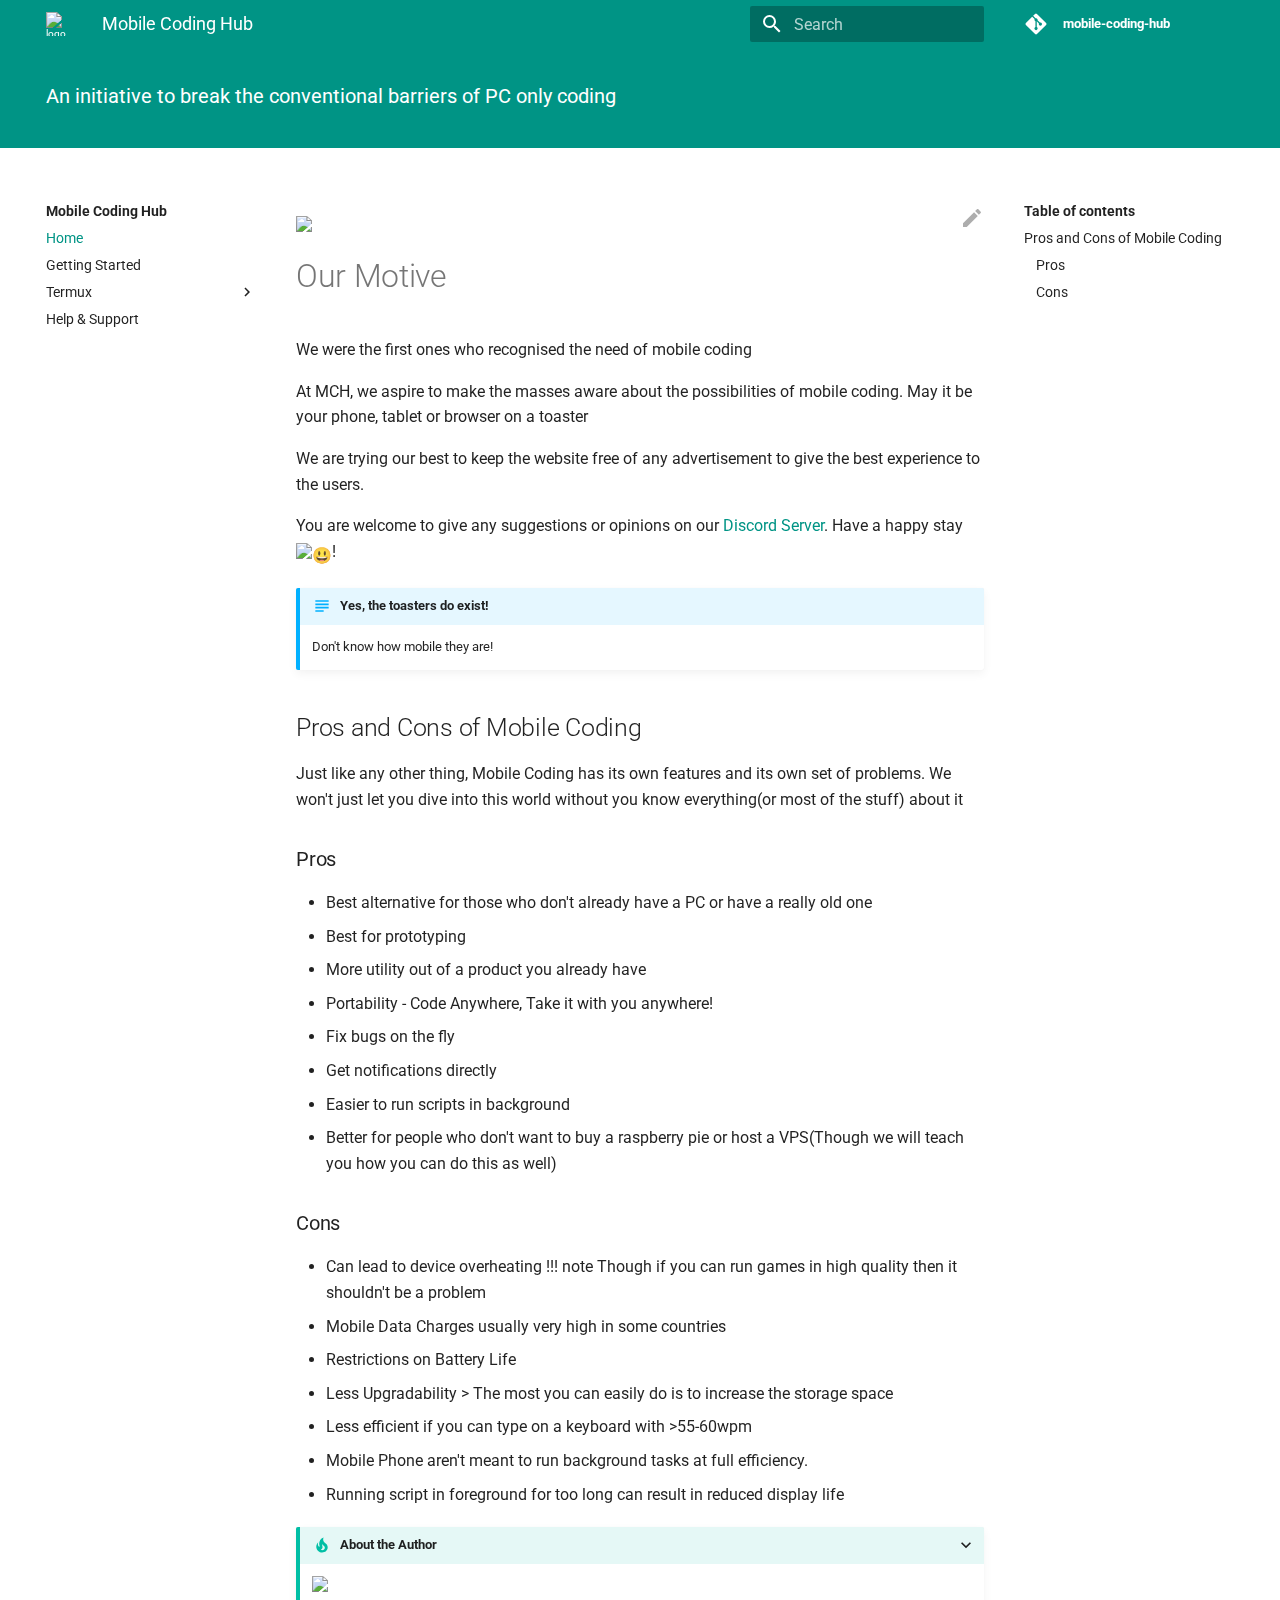
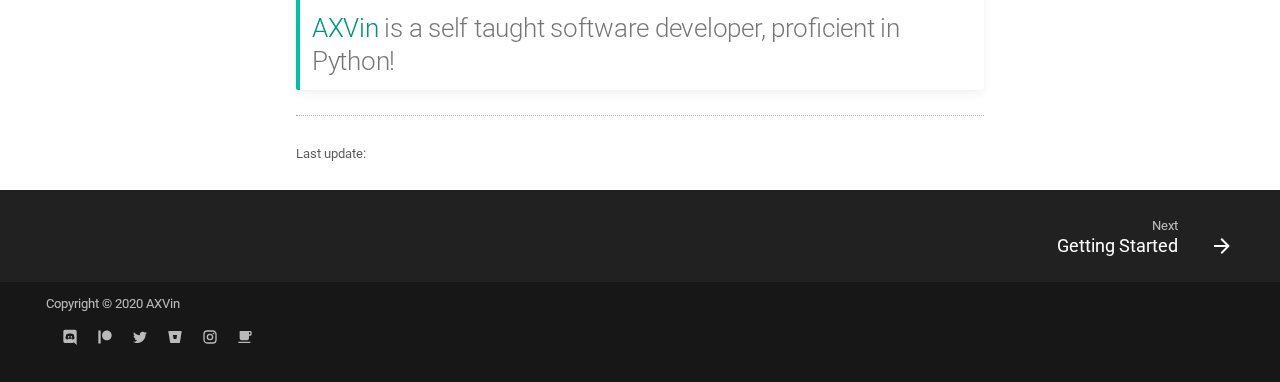
==== commit 48cd1548: "Deployed 83fe276 with MkDocs version: 1.1.2" ====
--- a/index.html
+++ b/index.html
@@ -1,4 +1,4 @@
-<!doctype html><html lang=en class=no-js> <head><meta charset=utf-8><meta name=viewport content="width=device-width,initial-scale=1"><meta name=description content="An initiative to break the conventional barriers of PC only coding"><link href=https://mobile-coding-hub.github.io/ rel=canonical><meta name=author content=AXVin><meta name=og:image content=https://mobile-coding-hub.github.io/images/MCH_Mobile.svg><link rel="shortcut icon" href=images/MCH_Mobile.svg><meta name=generator content="mkdocs-1.1.2, mkdocs-material-5.4.0"><title>Mobile Coding Hub</title><link rel=stylesheet href=assets/stylesheets/main.b8ac9624.min.css><link rel=stylesheet href=assets/stylesheets/palette.28f3ef9a.min.css><meta name=theme-color content=#009688><meta name=theme-color content=#009688><link href=https://fonts.gstatic.com rel=preconnect crossorigin><link rel=stylesheet href="https://fonts.googleapis.com/css?family=Roboto:300,400,400i,700%7CRoboto+Mono&display=fallback"><style>body,input{font-family:"Roboto",-apple-system,BlinkMacSystemFont,Helvetica,Arial,sans-serif}code,kbd,pre{font-family:"Roboto Mono",SFMono-Regular,Consolas,Menlo,monospace}</style><link rel=stylesheet href=stylesheets/extra.css><script>window.ga=window.ga||function(){(ga.q=ga.q||[]).push(arguments)},ga.l=+new Date,ga("create","UA-143099709-1","auto"),ga("set","anonymizeIp",!0),ga("send","pageview"),document.addEventListener("DOMContentLoaded",function(){document.forms.search&&document.forms.search.query.addEventListener("blur",function(){if(this.value){var e=document.location.pathname;ga("send","pageview",e+"?q="+this.value)}})}),document.addEventListener("DOMContentSwitch",function(){ga("send","pageview",document.location.pathname)})</script><script async src=https://www.google-analytics.com/analytics.js></script><script data-ad-client=ca-pub-1351477556936152 async src=https://pagead2.googlesyndication.com/pagead/js/adsbygoogle.js></script><style>
+<!doctype html><html lang=en class=no-js> <head><meta charset=utf-8><meta name=viewport content="width=device-width,initial-scale=1"><meta name=description content="An initiative to break the conventional barriers of PC only coding"><link href=https://mobile-coding-hub.github.io/ rel=canonical><meta name=author content=AXVin><meta name=og:image content=https://mobile-coding-hub.github.io/images/MCH_Mobile.svg><link rel="shortcut icon" href=images/MCH_Mobile.svg><meta name=generator content="mkdocs-1.1.2, mkdocs-material-5.4.0"><title>Mobile Coding Hub</title><link rel=stylesheet href=assets/stylesheets/main.4dd2dd8d.min.css><link rel=stylesheet href=assets/stylesheets/palette.6a5ad368.min.css><meta name=theme-color content=#009485><meta name=theme-color content=#009485><link href=https://fonts.gstatic.com rel=preconnect crossorigin><link rel=stylesheet href="https://fonts.googleapis.com/css?family=Roboto:300,400,400i,700%7CRoboto+Mono&display=fallback"><style>body,input{font-family:"Roboto",-apple-system,BlinkMacSystemFont,Helvetica,Arial,sans-serif}code,kbd,pre{font-family:"Roboto Mono",SFMono-Regular,Consolas,Menlo,monospace}</style><link rel=stylesheet href=stylesheets/extra.css><script>window.ga=window.ga||function(){(ga.q=ga.q||[]).push(arguments)},ga.l=+new Date,ga("create","UA-143099709-1","auto"),ga("set","anonymizeIp",!0),ga("send","pageview"),document.addEventListener("DOMContentLoaded",function(){document.forms.search&&document.forms.search.query.addEventListener("blur",function(){if(this.value){var e=document.location.pathname;ga("send","pageview",e+"?q="+this.value)}})}),document.addEventListener("DOMContentSwitch",function(){ga("send","pageview",document.location.pathname)})</script><script async src=https://www.google-analytics.com/analytics.js></script><script data-ad-client=ca-pub-1351477556936152 async src=https://pagead2.googlesyndication.com/pagead/js/adsbygoogle.js></script><style>
         .git-revision-date-localized-plugin-iso_date { display: none }
         @media print {
            .git-revision-date-localized-plugin-iso_date { display: inline } 
@@ -11,12 +11,12 @@
 .ko-fi {
   padding-top: 8px;
 }
-</style> <main class=md-main data-md-component=main> <div class="md-main__inner md-grid"> <div class="md-sidebar md-sidebar--primary" data-md-component=navigation> <div class=md-sidebar__scrollwrap> <div class=md-sidebar__inner> <nav class="md-nav md-nav--primary" aria-label=Navigation data-md-level=0> <label class=md-nav__title for=__drawer> <a href=https://mobile-coding-hub.github.io title="Mobile Coding Hub" class="md-nav__button md-logo" aria-label="Mobile Coding Hub"> <img src=images/MCH_Mobile.svg alt=logo> </a> Mobile Coding Hub </label> <div class=md-nav__source> <a href=https://github.com/mobile-coding-hub/mobile-coding-hub.github.io/ title="Go to repository" class=md-source> <div class="md-source__icon md-icon"> <svg xmlns=http://www.w3.org/2000/svg viewbox="0 0 448 512"><path d="M439.55 236.05L244 40.45a28.87 28.87 0 00-40.81 0l-40.66 40.63 51.52 51.52c27.06-9.14 52.68 16.77 43.39 43.68l49.66 49.66c34.23-11.8 61.18 31 35.47 56.69-26.49 26.49-70.21-2.87-56-37.34L240.22 199v121.85c25.3 12.54 22.26 41.85 9.08 55a34.34 34.34 0 01-48.55 0c-17.57-17.6-11.07-46.91 11.25-56v-123c-20.8-8.51-24.6-30.74-18.64-45L142.57 101 8.45 235.14a28.86 28.86 0 000 40.81l195.61 195.6a28.86 28.86 0 0040.8 0l194.69-194.69a28.86 28.86 0 000-40.81z"/></svg> </div> <div class=md-source__repository> mobile-coding-hub </div> </a> </div> <ul class=md-nav__list data-md-scrollfix> <li class="md-nav__item md-nav__item--active"> <input class="md-nav__toggle md-toggle" data-md-toggle=toc type=checkbox id=__toc> <label class="md-nav__link md-nav__link--active" for=__toc> Home <span class="md-nav__icon md-icon"> <svg xmlns=http://www.w3.org/2000/svg viewbox="0 0 24 24"><path d="M3 9h14V7H3v2m0 4h14v-2H3v2m0 4h14v-2H3v2m16 0h2v-2h-2v2m0-10v2h2V7h-2m0 6h2v-2h-2v2z"/></svg> </span> </label> <a href=. title=Home class="md-nav__link md-nav__link--active"> Home </a> <nav class="md-nav md-nav--secondary" aria-label="Table of contents"> <label class=md-nav__title for=__toc> <span class="md-nav__icon md-icon"> <svg xmlns=http://www.w3.org/2000/svg viewbox="0 0 24 24"><path d="M20 11v2H8l5.5 5.5-1.42 1.42L4.16 12l7.92-7.92L13.5 5.5 8 11h12z"/></svg> </span> Table of contents </label> <ul class=md-nav__list data-md-scrollfix> <li class=md-nav__item> <a href=#pros-and-cons-of-mobile-coding class=md-nav__link> Pros and Cons of Mobile Coding </a> <nav class=md-nav aria-label="Pros and Cons of Mobile Coding"> <ul class=md-nav__list> <li class=md-nav__item> <a href=#pros class=md-nav__link> Pros </a> </li> <li class=md-nav__item> <a href=#cons class=md-nav__link> Cons </a> </li> </ul> </nav> </li> </ul> </nav> </li> <li class=md-nav__item> <a href=started/ title="Getting Started" class=md-nav__link> Getting Started </a> </li> <li class="md-nav__item md-nav__item--nested"> <input class="md-nav__toggle md-toggle" data-md-toggle=nav-3 type=checkbox id=nav-3> <label class=md-nav__link for=nav-3> Termux <span class="md-nav__icon md-icon"> <svg xmlns=http://www.w3.org/2000/svg viewbox="0 0 24 24"><path d="M8.59 16.58L13.17 12 8.59 7.41 10 6l6 6-6 6-1.41-1.42z"/></svg> </span> </label> <nav class=md-nav aria-label=Termux data-md-level=1> <label class=md-nav__title for=nav-3> <span class="md-nav__icon md-icon"> <svg xmlns=http://www.w3.org/2000/svg viewbox="0 0 24 24"><path d="M20 11v2H8l5.5 5.5-1.42 1.42L4.16 12l7.92-7.92L13.5 5.5 8 11h12z"/></svg> </span> Termux </label> <ul class=md-nav__list data-md-scrollfix> <li class=md-nav__item> <a href=termux/ title=Termux class=md-nav__link> Termux </a> </li> <li class=md-nav__item> <a href=termux/installation/ title=Installation class=md-nav__link> Installation </a> </li> <li class="md-nav__item md-nav__item--nested"> <input class="md-nav__toggle md-toggle" data-md-toggle=nav-3-3 type=checkbox id=nav-3-3> <label class=md-nav__link for=nav-3-3> Customisation <span class="md-nav__icon md-icon"> <svg xmlns=http://www.w3.org/2000/svg viewbox="0 0 24 24"><path d="M8.59 16.58L13.17 12 8.59 7.41 10 6l6 6-6 6-1.41-1.42z"/></svg> </span> </label> <nav class=md-nav aria-label=Customisation data-md-level=2> <label class=md-nav__title for=nav-3-3> <span class="md-nav__icon md-icon"> <svg xmlns=http://www.w3.org/2000/svg viewbox="0 0 24 24"><path d="M20 11v2H8l5.5 5.5-1.42 1.42L4.16 12l7.92-7.92L13.5 5.5 8 11h12z"/></svg> </span> Customisation </label> <ul class=md-nav__list data-md-scrollfix> <li class=md-nav__item> <a href=termux/customisation/ title=Introduction class=md-nav__link> Introduction </a> </li> <li class=md-nav__item> <a href=termux/customisation/extra_keys/ title="Extra Keys" class=md-nav__link> Extra Keys </a> </li> </ul> </nav> </li> </ul> </nav> </li> <li class=md-nav__item> <a href=support/ title="Help & Support" class=md-nav__link> Help & Support </a> </li> </ul> </nav> </div> </div> </div> <div class="md-sidebar md-sidebar--secondary" data-md-component=toc> <div class=md-sidebar__scrollwrap> <div class=md-sidebar__inner> <nav class="md-nav md-nav--secondary" aria-label="Table of contents"> <label class=md-nav__title for=__toc> <span class="md-nav__icon md-icon"> <svg xmlns=http://www.w3.org/2000/svg viewbox="0 0 24 24"><path d="M20 11v2H8l5.5 5.5-1.42 1.42L4.16 12l7.92-7.92L13.5 5.5 8 11h12z"/></svg> </span> Table of contents </label> <ul class=md-nav__list data-md-scrollfix> <li class=md-nav__item> <a href=#pros-and-cons-of-mobile-coding class=md-nav__link> Pros and Cons of Mobile Coding </a> <nav class=md-nav aria-label="Pros and Cons of Mobile Coding"> <ul class=md-nav__list> <li class=md-nav__item> <a href=#pros class=md-nav__link> Pros </a> </li> <li class=md-nav__item> <a href=#cons class=md-nav__link> Cons </a> </li> </ul> </nav> </li> </ul> </nav> </div> </div> </div> <div class=md-content> <article class="md-content__inner md-typeset"> <a href=https://github.com/mobile-coding-hub/mobile-coding-hub.github.io/edit/docs/docs/index.md title="Edit this page" class="md-content__button md-icon"> <svg xmlns=http://www.w3.org/2000/svg viewbox="0 0 24 24"><path d="M20.71 7.04c.39-.39.39-1.04 0-1.41l-2.34-2.34c-.37-.39-1.02-.39-1.41 0l-1.84 1.83 3.75 3.75M3 17.25V21h3.75L17.81 9.93l-3.75-3.75L3 17.25z"/></svg> </a> <p><img class=mch-logo src=images/MCH_LOGO.svg height=20% width=20%></p> <h1 id=our-motive>Our Motive<a class=headerlink href=#our-motive title="Permanent link">&para;</a></h1> <p>We were the first ones who recognised the need of mobile coding </p> <p>At MCH, we aspire to make the masses aware about the possibilities of mobile coding. May it be your phone, tablet or browser on a toaster</p> <p>We are trying our best to keep the website free of any advertisement to give the best experience to the users.</p> <p>You are welcome to give any suggestions or opinions on our <a href=support/ >Discord Server</a>. Have a happy stay <img alt=😃 class=twemoji src=https://twemoji.maxcdn.com/v/latest/svg/1f603.svg title=:smiley:>!</p> <div class="admonition abstract"> <p class=admonition-title>Yes, the toasters do exist!</p> <p>Don't know how mobile they are!</p> </div> <h2 id=pros-and-cons-of-mobile-coding>Pros and Cons of Mobile Coding<a class=headerlink href=#pros-and-cons-of-mobile-coding title="Permanent link">&para;</a></h2> <p>Just like any other thing, Mobile Coding has its own features and its own set of problems. We won't just let you dive into this world without you know everything(or most of the stuff) about it</p> <h3 id=pros>Pros<a class=headerlink href=#pros title="Permanent link">&para;</a></h3> <ul> <li>Best alternative for those who don't already have a PC or have a really old one</li> <li>Best for prototyping</li> <li>More utility out of a product you already have</li> <li>Portability - Code Anywhere, Take it with you anywhere!</li> <li>Fix bugs on the fly</li> <li>Get notifications directly</li> <li>Easier to run scripts in background</li> <li>Better for people who don't want to buy a raspberry pie or host a VPS(Though we will teach you how you can do this as well)</li> </ul> <h3 id=cons>Cons<a class=headerlink href=#cons title="Permanent link">&para;</a></h3> <ul> <li>Can lead to device overheating !!! note Though if you can run games in high quality then it shouldn't be a problem</li> <li>Mobile Data Charges usually very high in some countries</li> <li>Restrictions on Battery Life</li> <li>Less Upgradability &gt; The most you can easily do is to increase the storage space</li> <li>Less efficient if you can type on a keyboard with &gt;55-60wpm</li> <li>Mobile Phone aren't meant to run background tasks at full efficiency.</li> <li>Running script in foreground for too long can result in reduced display life</li> </ul> <details class=tip open=open><summary>About the Author</summary><p><!-- <img alt="AXVin Logo" src="images/axvin_sthumbnail.jpg" /> --> <img id=owner-image src=images/axvin_sthumbnail.jpg></p> <h1 id=axvin-is-a-self-taught-software-developer-proficient-in-python><a href=https://axvin.tk>AXVin</a> is a self taught software developer, proficient in Python!<a class=headerlink href=#axvin-is-a-self-taught-software-developer-proficient-in-python title="Permanent link">&para;</a></h1> </details> <hr> <div class=md-source-date> <small> Last update: <span class="git-revision-date-localized-plugin git-revision-date-localized-plugin-timeago"><span class=timeago datetime=2020-08-17T02:53:38+00:00 locale=en></span></span><span class="git-revision-date-localized-plugin git-revision-date-localized-plugin-iso_date">2020-08-17</span> </small> </div> </article> </div> </div> </main> <footer class=md-footer> <div class=md-footer-nav> <nav class="md-footer-nav__inner md-grid" aria-label=Footer> <a href=started/ title="Getting Started" class="md-footer-nav__link md-footer-nav__link--next" rel=next> <div class=md-footer-nav__title> <div class=md-ellipsis> <span class=md-footer-nav__direction> Next </span> Getting Started </div> </div> <div class="md-footer-nav__button md-icon"> <svg xmlns=http://www.w3.org/2000/svg viewbox="0 0 24 24"><path d="M4 11v2h12l-5.5 5.5 1.42 1.42L19.84 12l-7.92-7.92L10.5 5.5 16 11H4z"/></svg> </div> </a> </nav> </div> <div class="md-footer-meta md-typeset"> <div class="md-footer-meta__inner md-grid"> <div class=md-footer-copyright> <div class=md-footer-copyright__highlight> Copyright &copy; 2020 AXVin </div> <div class=md-footer-social> <a href=https://discord.gg/SVh4jJP target=_blank rel=noopener title=discord.gg class=md-footer-social__link> <svg xmlns=http://www.w3.org/2000/svg viewbox="0 0 24 24"><path d="M22 24l-5.25-5 .63 2H4.5A2.5 2.5 0 012 18.5v-15A2.5 2.5 0 014.5 1h15A2.5 2.5 0 0122 3.5V24M12 6.8c-2.68 0-4.56 1.15-4.56 1.15 1.03-.92 2.83-1.45 2.83-1.45l-.17-.17c-1.69.03-3.22 1.2-3.22 1.2-1.72 3.59-1.61 6.69-1.61 6.69 1.4 1.81 3.48 1.68 3.48 1.68l.71-.9c-1.25-.27-2.04-1.38-2.04-1.38S9.3 14.9 12 14.9s4.58-1.28 4.58-1.28-.79 1.11-2.04 1.38l.71.9s2.08.13 3.48-1.68c0 0 .11-3.1-1.61-6.69 0 0-1.53-1.17-3.22-1.2l-.17.17s1.8.53 2.83 1.45c0 0-1.88-1.15-4.56-1.15m-2.07 3.79c.65 0 1.18.57 1.17 1.27 0 .69-.52 1.27-1.17 1.27-.64 0-1.16-.58-1.16-1.27 0-.7.51-1.27 1.16-1.27m4.17 0c.65 0 1.17.57 1.17 1.27 0 .69-.52 1.27-1.17 1.27-.64 0-1.16-.58-1.16-1.27 0-.7.51-1.27 1.16-1.27z"/></svg> </a> <a href=https://patreon.com/AXVin target=_blank rel=noopener title=patreon.com class=md-footer-social__link> <svg xmlns=http://www.w3.org/2000/svg viewbox="0 0 24 24"><path d="M14.82 2.41c3.96 0 7.18 3.24 7.18 7.21 0 3.96-3.22 7.18-7.18 7.18-3.97 0-7.21-3.22-7.21-7.18 0-3.97 3.24-7.21 7.21-7.21M2 21.6h3.5V2.41H2V21.6z"/></svg> </a> <a href=https://twitter.com/AXVin target=_blank rel=noopener title=twitter.com class=md-footer-social__link> <svg xmlns=http://www.w3.org/2000/svg viewbox="0 0 24 24"><path d="M22.46 6c-.77.35-1.6.58-2.46.69.88-.53 1.56-1.37 1.88-2.38-.83.5-1.75.85-2.72 1.05C18.37 4.5 17.26 4 16 4c-2.35 0-4.27 1.92-4.27 4.29 0 .34.04.67.11.98C8.28 9.09 5.11 7.38 3 4.79c-.37.63-.58 1.37-.58 2.15 0 1.49.75 2.81 1.91 3.56-.71 0-1.37-.2-1.95-.5v.03c0 2.08 1.48 3.82 3.44 4.21a4.22 4.22 0 01-1.93.07 4.28 4.28 0 004 2.98 8.521 8.521 0 01-5.33 1.84c-.34 0-.68-.02-1.02-.06C3.44 20.29 5.7 21 8.12 21 16 21 20.33 14.46 20.33 8.79c0-.19 0-.37-.01-.56.84-.6 1.56-1.36 2.14-2.23z"/></svg> </a> <a href=https://bitbucket.org/AXVin target=_blank rel=noopener title=bitbucket.org class=md-footer-social__link> <svg xmlns=http://www.w3.org/2000/svg viewbox="0 0 24 24"><path d="M2.65 3C2.3 3 2 3.3 2 3.65v.12l2.73 16.5c.07.42.43.73.85.73h13.05c.31 0 .59-.22.64-.54L22 3.77a.643.643 0 00-.54-.73c-.03-.01-.07-.01-.11-.01L2.65 3M14.1 14.95H9.94L8.81 9.07h6.3l-1.01 5.88z"/></svg> </a> <a href=https://instagram.com/__axvin__ target=_blank rel=noopener title=instagram.com class=md-footer-social__link> <svg xmlns=http://www.w3.org/2000/svg viewbox="0 0 24 24"><path d="M7.8 2h8.4C19.4 2 22 4.6 22 7.8v8.4a5.8 5.8 0 01-5.8 5.8H7.8C4.6 22 2 19.4 2 16.2V7.8A5.8 5.8 0 017.8 2m-.2 2A3.6 3.6 0 004 7.6v8.8C4 18.39 5.61 20 7.6 20h8.8a3.6 3.6 0 003.6-3.6V7.6C20 5.61 18.39 4 16.4 4H7.6m9.65 1.5a1.25 1.25 0 011.25 1.25A1.25 1.25 0 0117.25 8 1.25 1.25 0 0116 6.75a1.25 1.25 0 011.25-1.25M12 7a5 5 0 015 5 5 5 0 01-5 5 5 5 0 01-5-5 5 5 0 015-5m0 2a3 3 0 00-3 3 3 3 0 003 3 3 3 0 003-3 3 3 0 00-3-3z"/></svg> </a> <a href=https://ko-fi.com/AXVin target=_blank rel=noopener title=ko-fi.com class=md-footer-social__link> <svg xmlns=http://www.w3.org/2000/svg viewbox="0 0 24 24"><path d="M2 21h18v-2H2M20 8h-2V5h2m0-2H4v10a4 4 0 004 4h6a4 4 0 004-4v-3h2a2 2 0 002-2V5a2 2 0 00-2-2z"/></svg> </a> </div> </div> </div> </footer> </div> <script src=assets/javascripts/vendor.d1f5a259.min.js></script> <script src=assets/javascripts/bundle.d5fec882.min.js></script><script id=__lang type=application/json>{"clipboard.copy": "Copy to clipboard", "clipboard.copied": "Copied to clipboard", "search.config.lang": "en", "search.config.pipeline": "trimmer, stopWordFilter", "search.config.separator": "[\\s\\-]+", "search.result.placeholder": "Type to start searching", "search.result.none": "No matching documents", "search.result.one": "1 matching document", "search.result.other": "# matching documents"}</script> <script>
+</style> <main class=md-main data-md-component=main> <div class="md-main__inner md-grid"> <div class="md-sidebar md-sidebar--primary" data-md-component=navigation> <div class=md-sidebar__scrollwrap> <div class=md-sidebar__inner> <nav class="md-nav md-nav--primary" aria-label=Navigation data-md-level=0> <label class=md-nav__title for=__drawer> <a href=https://mobile-coding-hub.github.io title="Mobile Coding Hub" class="md-nav__button md-logo" aria-label="Mobile Coding Hub"> <img src=images/MCH_Mobile.svg alt=logo> </a> Mobile Coding Hub </label> <div class=md-nav__source> <a href=https://github.com/mobile-coding-hub/mobile-coding-hub.github.io/ title="Go to repository" class=md-source> <div class="md-source__icon md-icon"> <svg xmlns=http://www.w3.org/2000/svg viewbox="0 0 448 512"><path d="M439.55 236.05L244 40.45a28.87 28.87 0 00-40.81 0l-40.66 40.63 51.52 51.52c27.06-9.14 52.68 16.77 43.39 43.68l49.66 49.66c34.23-11.8 61.18 31 35.47 56.69-26.49 26.49-70.21-2.87-56-37.34L240.22 199v121.85c25.3 12.54 22.26 41.85 9.08 55a34.34 34.34 0 01-48.55 0c-17.57-17.6-11.07-46.91 11.25-56v-123c-20.8-8.51-24.6-30.74-18.64-45L142.57 101 8.45 235.14a28.86 28.86 0 000 40.81l195.61 195.6a28.86 28.86 0 0040.8 0l194.69-194.69a28.86 28.86 0 000-40.81z"/></svg> </div> <div class=md-source__repository> mobile-coding-hub </div> </a> </div> <ul class=md-nav__list data-md-scrollfix> <li class="md-nav__item md-nav__item--active"> <input class="md-nav__toggle md-toggle" data-md-toggle=toc type=checkbox id=__toc> <label class="md-nav__link md-nav__link--active" for=__toc> Home <span class="md-nav__icon md-icon"></span> </label> <a href=. title=Home class="md-nav__link md-nav__link--active"> Home </a> <nav class="md-nav md-nav--secondary" aria-label="Table of contents"> <label class=md-nav__title for=__toc> <span class="md-nav__icon md-icon"></span> Table of contents </label> <ul class=md-nav__list data-md-scrollfix> <li class=md-nav__item> <a href=#pros-and-cons-of-mobile-coding class=md-nav__link> Pros and Cons of Mobile Coding </a> <nav class=md-nav aria-label="Pros and Cons of Mobile Coding"> <ul class=md-nav__list> <li class=md-nav__item> <a href=#pros class=md-nav__link> Pros </a> </li> <li class=md-nav__item> <a href=#cons class=md-nav__link> Cons </a> </li> </ul> </nav> </li> </ul> </nav> </li> <li class=md-nav__item> <a href=started/ title="Getting Started" class=md-nav__link> Getting Started </a> </li> <li class="md-nav__item md-nav__item--nested"> <input class="md-nav__toggle md-toggle" data-md-toggle=nav-3 type=checkbox id=nav-3> <label class=md-nav__link for=nav-3> Termux <span class="md-nav__icon md-icon"></span> </label> <nav class=md-nav aria-label=Termux data-md-level=1> <label class=md-nav__title for=nav-3> <span class="md-nav__icon md-icon"></span> Termux </label> <ul class=md-nav__list data-md-scrollfix> <li class=md-nav__item> <a href=termux/ title=Termux class=md-nav__link> Termux </a> </li> <li class=md-nav__item> <a href=termux/installation/ title=Installation class=md-nav__link> Installation </a> </li> <li class="md-nav__item md-nav__item--nested"> <input class="md-nav__toggle md-toggle" data-md-toggle=nav-3-3 type=checkbox id=nav-3-3> <label class=md-nav__link for=nav-3-3> Customisation <span class="md-nav__icon md-icon"></span> </label> <nav class=md-nav aria-label=Customisation data-md-level=2> <label class=md-nav__title for=nav-3-3> <span class="md-nav__icon md-icon"></span> Customisation </label> <ul class=md-nav__list data-md-scrollfix> <li class=md-nav__item> <a href=termux/customisation/ title=Introduction class=md-nav__link> Introduction </a> </li> <li class=md-nav__item> <a href=termux/customisation/extra_keys/ title="Extra Keys" class=md-nav__link> Extra Keys </a> </li> </ul> </nav> </li> </ul> </nav> </li> <li class=md-nav__item> <a href=support/ title="Help & Support" class=md-nav__link> Help & Support </a> </li> </ul> </nav> </div> </div> </div> <div class="md-sidebar md-sidebar--secondary" data-md-component=toc> <div class=md-sidebar__scrollwrap> <div class=md-sidebar__inner> <nav class="md-nav md-nav--secondary" aria-label="Table of contents"> <label class=md-nav__title for=__toc> <span class="md-nav__icon md-icon"></span> Table of contents </label> <ul class=md-nav__list data-md-scrollfix> <li class=md-nav__item> <a href=#pros-and-cons-of-mobile-coding class=md-nav__link> Pros and Cons of Mobile Coding </a> <nav class=md-nav aria-label="Pros and Cons of Mobile Coding"> <ul class=md-nav__list> <li class=md-nav__item> <a href=#pros class=md-nav__link> Pros </a> </li> <li class=md-nav__item> <a href=#cons class=md-nav__link> Cons </a> </li> </ul> </nav> </li> </ul> </nav> </div> </div> </div> <div class=md-content> <article class="md-content__inner md-typeset"> <a href=https://github.com/mobile-coding-hub/mobile-coding-hub.github.io/edit/docs/docs/index.md title="Edit this page" class="md-content__button md-icon"> <svg xmlns=http://www.w3.org/2000/svg viewbox="0 0 24 24"><path d="M20.71 7.04c.39-.39.39-1.04 0-1.41l-2.34-2.34c-.37-.39-1.02-.39-1.41 0l-1.84 1.83 3.75 3.75M3 17.25V21h3.75L17.81 9.93l-3.75-3.75L3 17.25z"/></svg> </a> <p><img class=mch-logo src=images/MCH_LOGO.svg height=20% width=20%></p> <h1 id=our-motive>Our Motive<a class=headerlink href=#our-motive title="Permanent link">&para;</a></h1> <p>We were the first ones who recognised the need of mobile coding </p> <p>At MCH, we aspire to make the masses aware about the possibilities of mobile coding. May it be your phone, tablet or browser on a toaster</p> <p>We are trying our best to keep the website free of any advertisement to give the best experience to the users.</p> <p>You are welcome to give any suggestions or opinions on our <a href=support/ >Discord Server</a>. Have a happy stay <img alt=😃 class=twemoji src=https://twemoji.maxcdn.com/v/latest/svg/1f603.svg title=:smiley:>!</p> <div class="admonition abstract"> <p class=admonition-title>Yes, the toasters do exist!</p> <p>Don't know how mobile they are!</p> </div> <h2 id=pros-and-cons-of-mobile-coding>Pros and Cons of Mobile Coding<a class=headerlink href=#pros-and-cons-of-mobile-coding title="Permanent link">&para;</a></h2> <p>Just like any other thing, Mobile Coding has its own features and its own set of problems. We won't just let you dive into this world without you know everything(or most of the stuff) about it</p> <h3 id=pros>Pros<a class=headerlink href=#pros title="Permanent link">&para;</a></h3> <ul> <li>Best alternative for those who don't already have a PC or have a really old one</li> <li>Best for prototyping</li> <li>More utility out of a product you already have</li> <li>Portability - Code Anywhere, Take it with you anywhere!</li> <li>Fix bugs on the fly</li> <li>Get notifications directly</li> <li>Easier to run scripts in background</li> <li>Better for people who don't want to buy a raspberry pie or host a VPS(Though we will teach you how you can do this as well)</li> </ul> <h3 id=cons>Cons<a class=headerlink href=#cons title="Permanent link">&para;</a></h3> <ul> <li>Can lead to device overheating !!! note Though if you can run games in high quality then it shouldn't be a problem</li> <li>Mobile Data Charges usually very high in some countries</li> <li>Restrictions on Battery Life</li> <li>Less Upgradability &gt; The most you can easily do is to increase the storage space</li> <li>Less efficient if you can type on a keyboard with &gt;55-60wpm</li> <li>Mobile Phone aren't meant to run background tasks at full efficiency.</li> <li>Running script in foreground for too long can result in reduced display life</li> </ul> <details class=tip open=open><summary>About the Author</summary><p><!-- <img alt="AXVin Logo" src="images/axvin_sthumbnail.jpg" /> --> <img id=owner-image src=images/axvin_sthumbnail.jpg></p> <h1 id=axvin-is-a-self-taught-software-developer-proficient-in-python><a href=https://axvin.tk>AXVin</a> is a self taught software developer, proficient in Python!<a class=headerlink href=#axvin-is-a-self-taught-software-developer-proficient-in-python title="Permanent link">&para;</a></h1> </details> <hr> <div class=md-source-date> <small> Last update: <span class="git-revision-date-localized-plugin git-revision-date-localized-plugin-timeago"><span class=timeago datetime=2020-09-07T06:47:18+00:00 locale=en></span></span><span class="git-revision-date-localized-plugin git-revision-date-localized-plugin-iso_date">2020-09-07</span> </small> </div> </article> </div> </div> </main> <footer class=md-footer> <div class=md-footer-nav> <nav class="md-footer-nav__inner md-grid" aria-label=Footer> <a href=started/ title="Getting Started" class="md-footer-nav__link md-footer-nav__link--next" rel=next> <div class=md-footer-nav__title> <div class=md-ellipsis> <span class=md-footer-nav__direction> Next </span> Getting Started </div> </div> <div class="md-footer-nav__button md-icon"> <svg xmlns=http://www.w3.org/2000/svg viewbox="0 0 24 24"><path d="M4 11v2h12l-5.5 5.5 1.42 1.42L19.84 12l-7.92-7.92L10.5 5.5 16 11H4z"/></svg> </div> </a> </nav> </div> <div class="md-footer-meta md-typeset"> <div class="md-footer-meta__inner md-grid"> <div class=md-footer-copyright> <div class=md-footer-copyright__highlight> Copyright &copy; 2020 AXVin </div> <div class=md-footer-social> <a href=https://discord.gg/SVh4jJP target=_blank rel=noopener title=discord.gg class=md-footer-social__link> <svg xmlns=http://www.w3.org/2000/svg viewbox="0 0 24 24"><path d="M22 24l-5.25-5 .63 2H4.5A2.5 2.5 0 012 18.5v-15A2.5 2.5 0 014.5 1h15A2.5 2.5 0 0122 3.5V24M12 6.8c-2.68 0-4.56 1.15-4.56 1.15 1.03-.92 2.83-1.45 2.83-1.45l-.17-.17c-1.69.03-3.22 1.2-3.22 1.2-1.72 3.59-1.61 6.69-1.61 6.69 1.4 1.81 3.48 1.68 3.48 1.68l.71-.9c-1.25-.27-2.04-1.38-2.04-1.38S9.3 14.9 12 14.9s4.58-1.28 4.58-1.28-.79 1.11-2.04 1.38l.71.9s2.08.13 3.48-1.68c0 0 .11-3.1-1.61-6.69 0 0-1.53-1.17-3.22-1.2l-.17.17s1.8.53 2.83 1.45c0 0-1.88-1.15-4.56-1.15m-2.07 3.79c.65 0 1.18.57 1.17 1.27 0 .69-.52 1.27-1.17 1.27-.64 0-1.16-.58-1.16-1.27 0-.7.51-1.27 1.16-1.27m4.17 0c.65 0 1.17.57 1.17 1.27 0 .69-.52 1.27-1.17 1.27-.64 0-1.16-.58-1.16-1.27 0-.7.51-1.27 1.16-1.27z"/></svg> </a> <a href=https://patreon.com/AXVin target=_blank rel=noopener title=patreon.com class=md-footer-social__link> <svg xmlns=http://www.w3.org/2000/svg viewbox="0 0 24 24"><path d="M14.82 2.41c3.96 0 7.18 3.24 7.18 7.21 0 3.96-3.22 7.18-7.18 7.18-3.97 0-7.21-3.22-7.21-7.18 0-3.97 3.24-7.21 7.21-7.21M2 21.6h3.5V2.41H2V21.6z"/></svg> </a> <a href=https://twitter.com/AXVin target=_blank rel=noopener title=twitter.com class=md-footer-social__link> <svg xmlns=http://www.w3.org/2000/svg viewbox="0 0 24 24"><path d="M22.46 6c-.77.35-1.6.58-2.46.69.88-.53 1.56-1.37 1.88-2.38-.83.5-1.75.85-2.72 1.05C18.37 4.5 17.26 4 16 4c-2.35 0-4.27 1.92-4.27 4.29 0 .34.04.67.11.98C8.28 9.09 5.11 7.38 3 4.79c-.37.63-.58 1.37-.58 2.15 0 1.49.75 2.81 1.91 3.56-.71 0-1.37-.2-1.95-.5v.03c0 2.08 1.48 3.82 3.44 4.21a4.22 4.22 0 01-1.93.07 4.28 4.28 0 004 2.98 8.521 8.521 0 01-5.33 1.84c-.34 0-.68-.02-1.02-.06C3.44 20.29 5.7 21 8.12 21 16 21 20.33 14.46 20.33 8.79c0-.19 0-.37-.01-.56.84-.6 1.56-1.36 2.14-2.23z"/></svg> </a> <a href=https://bitbucket.org/AXVin target=_blank rel=noopener title=bitbucket.org class=md-footer-social__link> <svg xmlns=http://www.w3.org/2000/svg viewbox="0 0 24 24"><path d="M2.65 3C2.3 3 2 3.3 2 3.65v.12l2.73 16.5c.07.42.43.73.85.73h13.05c.31 0 .59-.22.64-.54L22 3.77a.643.643 0 00-.54-.73c-.03-.01-.07-.01-.11-.01L2.65 3M14.1 14.95H9.94L8.81 9.07h6.3l-1.01 5.88z"/></svg> </a> <a href=https://instagram.com/__axvin__ target=_blank rel=noopener title=instagram.com class=md-footer-social__link> <svg xmlns=http://www.w3.org/2000/svg viewbox="0 0 24 24"><path d="M7.8 2h8.4C19.4 2 22 4.6 22 7.8v8.4a5.8 5.8 0 01-5.8 5.8H7.8C4.6 22 2 19.4 2 16.2V7.8A5.8 5.8 0 017.8 2m-.2 2A3.6 3.6 0 004 7.6v8.8C4 18.39 5.61 20 7.6 20h8.8a3.6 3.6 0 003.6-3.6V7.6C20 5.61 18.39 4 16.4 4H7.6m9.65 1.5a1.25 1.25 0 011.25 1.25A1.25 1.25 0 0117.25 8 1.25 1.25 0 0116 6.75a1.25 1.25 0 011.25-1.25M12 7a5 5 0 015 5 5 5 0 01-5 5 5 5 0 01-5-5 5 5 0 015-5m0 2a3 3 0 00-3 3 3 3 0 003 3 3 3 0 003-3 3 3 0 00-3-3z"/></svg> </a> <a href=https://ko-fi.com/AXVin target=_blank rel=noopener title=ko-fi.com class=md-footer-social__link> <svg xmlns=http://www.w3.org/2000/svg viewbox="0 0 24 24"><path d="M2 21h18v-2H2M20 8h-2V5h2m0-2H4v10a4 4 0 004 4h6a4 4 0 004-4v-3h2a2 2 0 002-2V5a2 2 0 00-2-2z"/></svg> </a> </div> </div> </div> </footer> </div> <script src=assets/javascripts/vendor.3636a4ec.min.js></script> <script src=assets/javascripts/bundle.e9fe3281.min.js></script><script id=__lang type=application/json>{"clipboard.copy": "Copy to clipboard", "clipboard.copied": "Copied to clipboard", "search.config.lang": "en", "search.config.pipeline": "trimmer, stopWordFilter", "search.config.separator": "[\\s\\-]+", "search.result.placeholder": "Type to start searching", "search.result.none": "No matching documents", "search.result.one": "1 matching document", "search.result.other": "# matching documents"}</script> <script>
         app = initialize({
           base: ".",
           features: [],
           search: Object.assign({
-            worker: "assets/javascripts/worker/search.fae956e7.min.js"
+            worker: "assets/javascripts/worker/search.5eca75d3.min.js"
           }, typeof search !== "undefined" && search)
         })
       </script> <script src=https://cdnjs.cloudflare.com/ajax/libs/timeago.js/4.0.0-beta.2/timeago.min.js></script> <script src=https://cdnjs.cloudflare.com/ajax/libs/timeago.js/4.0.0-beta.2/timeago.locales.min.js></script> <script>
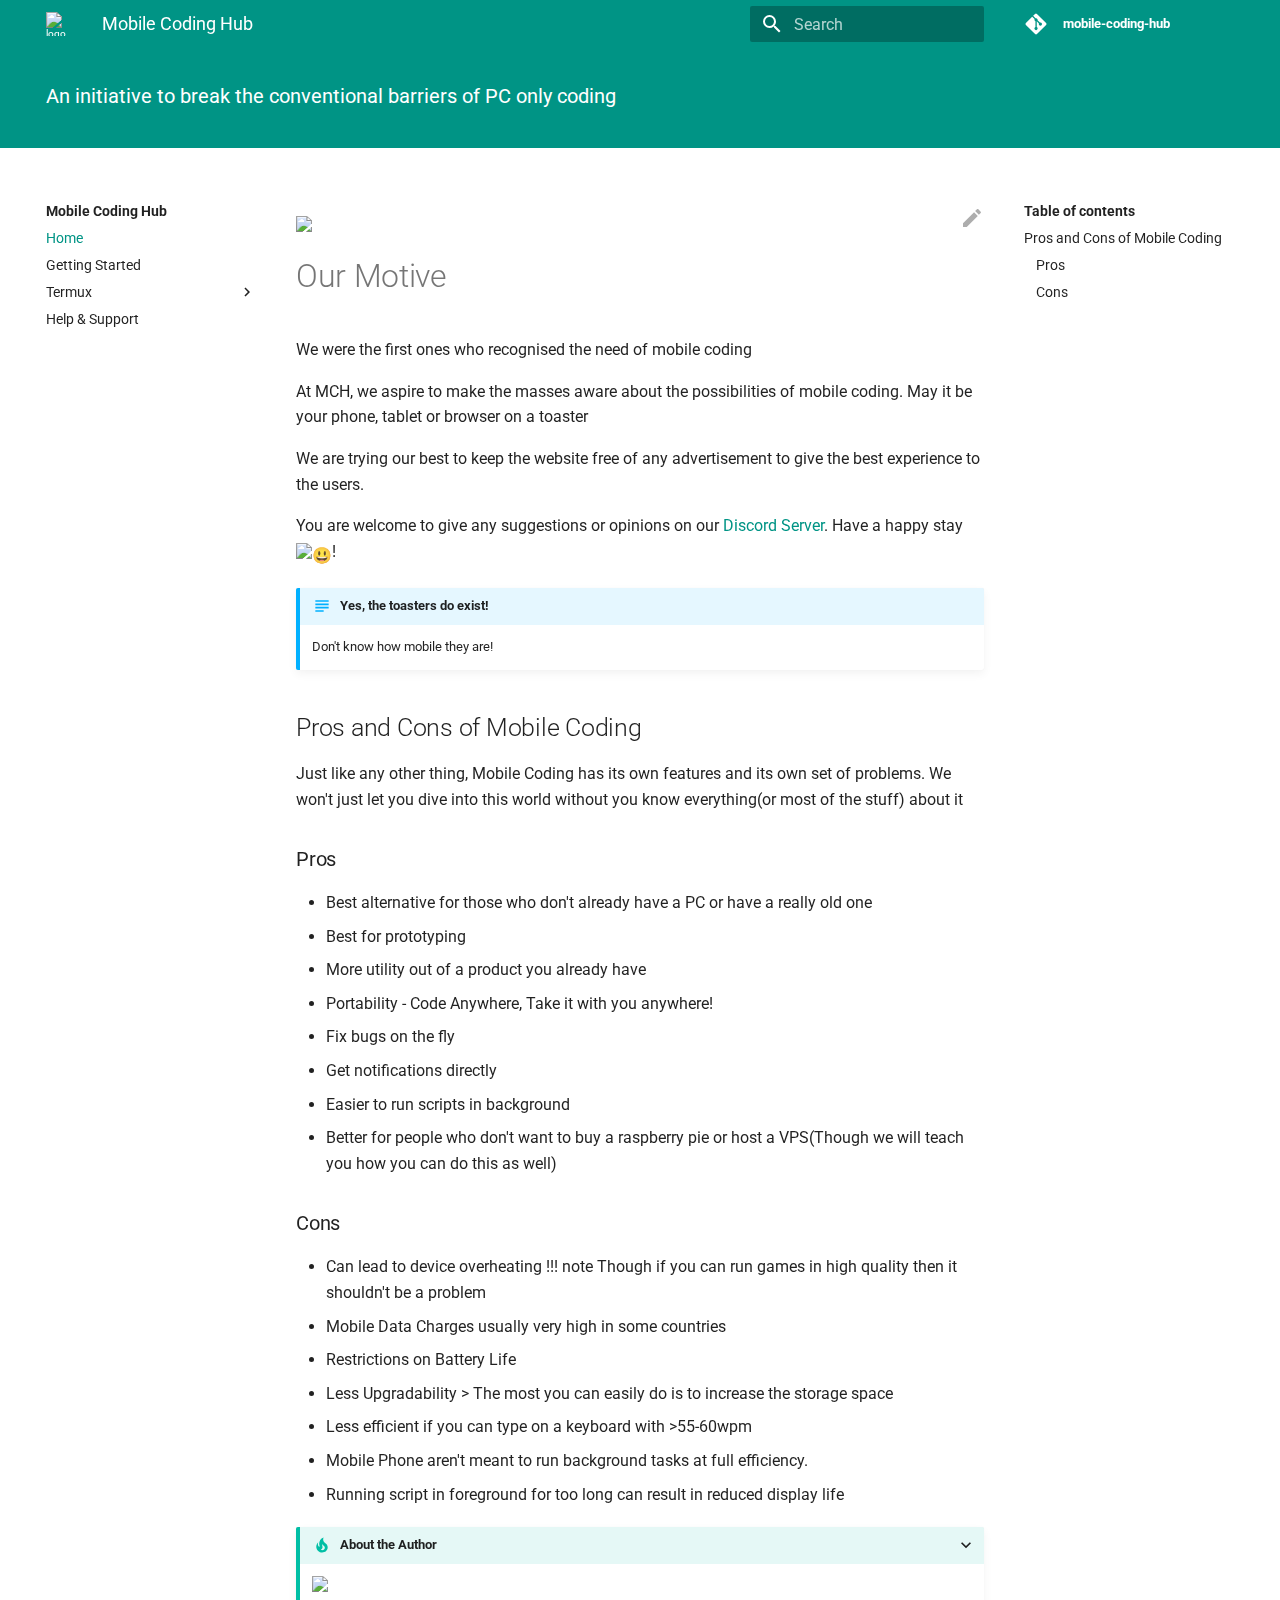
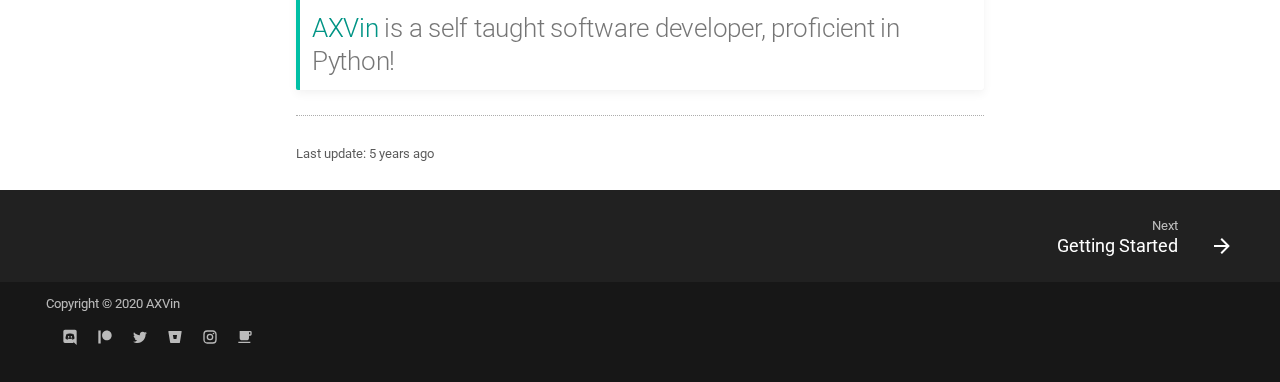
==== commit 03ce5b9d: "Deployed 13410f5 with MkDocs version: 1.1.2" ====
--- a/index.html
+++ b/index.html
@@ -1,17 +1,11 @@
-<!doctype html><html lang=en class=no-js> <head><meta charset=utf-8><meta name=viewport content="width=device-width,initial-scale=1"><meta name=description content="An initiative to break the conventional barriers of PC only coding"><link href=https://mobile-coding-hub.github.io/ rel=canonical><meta name=author content=AXVin><meta name=og:image content=https://mobile-coding-hub.github.io/images/MCH_Mobile.svg><link rel="shortcut icon" href=images/MCH_Mobile.svg><meta name=generator content="mkdocs-1.1.2, mkdocs-material-5.4.0"><title>Mobile Coding Hub</title><link rel=stylesheet href=assets/stylesheets/main.4dd2dd8d.min.css><link rel=stylesheet href=assets/stylesheets/palette.6a5ad368.min.css><meta name=theme-color content=#009485><meta name=theme-color content=#009485><link href=https://fonts.gstatic.com rel=preconnect crossorigin><link rel=stylesheet href="https://fonts.googleapis.com/css?family=Roboto:300,400,400i,700%7CRoboto+Mono&display=fallback"><style>body,input{font-family:"Roboto",-apple-system,BlinkMacSystemFont,Helvetica,Arial,sans-serif}code,kbd,pre{font-family:"Roboto Mono",SFMono-Regular,Consolas,Menlo,monospace}</style><link rel=stylesheet href=stylesheets/extra.css><script>window.ga=window.ga||function(){(ga.q=ga.q||[]).push(arguments)},ga.l=+new Date,ga("create","UA-143099709-1","auto"),ga("set","anonymizeIp",!0),ga("send","pageview"),document.addEventListener("DOMContentLoaded",function(){document.forms.search&&document.forms.search.query.addEventListener("blur",function(){if(this.value){var e=document.location.pathname;ga("send","pageview",e+"?q="+this.value)}})}),document.addEventListener("DOMContentSwitch",function(){ga("send","pageview",document.location.pathname)})</script><script async src=https://www.google-analytics.com/analytics.js></script><script data-ad-client=ca-pub-1351477556936152 async src=https://pagead2.googlesyndication.com/pagead/js/adsbygoogle.js></script><style>
-        .git-revision-date-localized-plugin-iso_date { display: none }
-        @media print {
-           .git-revision-date-localized-plugin-iso_date { display: inline } 
-           .git-revision-date-localized-plugin-timeago { display: none } 
-        }
-        </style></head> <body dir=ltr data-md-color-scheme=preference data-md-color-primary=teal data-md-color-accent=orange> <script>matchMedia("(prefers-color-scheme: dark)").matches&&document.body.setAttribute("data-md-color-scheme","slate")</script> <input class=md-toggle data-md-toggle=drawer type=checkbox id=__drawer autocomplete=off> <input class=md-toggle data-md-toggle=search type=checkbox id=__search autocomplete=off> <label class=md-overlay for=__drawer></label> <div data-md-component=skip> <a href=#our-motive class=md-skip> Skip to content </a> </div> <div data-md-component=announce> </div> <header class=md-header data-md-component=header> <nav class="md-header-nav md-grid" aria-label=Header> <a href=https://mobile-coding-hub.github.io title="Mobile Coding Hub" class="md-header-nav__button md-logo" aria-label="Mobile Coding Hub"> <img src=images/MCH_Mobile.svg alt=logo> </a> <label class="md-header-nav__button md-icon" for=__drawer> <svg xmlns=http://www.w3.org/2000/svg viewbox="0 0 24 24"><path d="M3 6h18v2H3V6m0 5h18v2H3v-2m0 5h18v2H3v-2z"/></svg> </label> <div class=md-header-nav__title data-md-component=header-title> <div class=md-header-nav__ellipsis> <span class="md-header-nav__topic md-ellipsis"> Mobile Coding Hub </span> <span class="md-header-nav__topic md-ellipsis"> Home </span> </div> </div> <label class="md-header-nav__button md-icon" for=__search> <svg xmlns=http://www.w3.org/2000/svg viewbox="0 0 24 24"><path d="M9.5 3A6.5 6.5 0 0116 9.5c0 1.61-.59 3.09-1.56 4.23l.27.27h.79l5 5-1.5 1.5-5-5v-.79l-.27-.27A6.516 6.516 0 019.5 16 6.5 6.5 0 013 9.5 6.5 6.5 0 019.5 3m0 2C7 5 5 7 5 9.5S7 14 9.5 14 14 12 14 9.5 12 5 9.5 5z"/></svg> </label> <div class=md-search data-md-component=search role=dialog> <label class=md-search__overlay for=__search></label> <div class=md-search__inner role=search> <form class=md-search__form name=search> <input type=text class=md-search__input name=query aria-label=Search placeholder=Search autocapitalize=off autocorrect=off autocomplete=off spellcheck=false data-md-component=search-query data-md-state=active> <label class="md-search__icon md-icon" for=__search> <svg xmlns=http://www.w3.org/2000/svg viewbox="0 0 24 24"><path d="M9.5 3A6.5 6.5 0 0116 9.5c0 1.61-.59 3.09-1.56 4.23l.27.27h.79l5 5-1.5 1.5-5-5v-.79l-.27-.27A6.516 6.516 0 019.5 16 6.5 6.5 0 013 9.5 6.5 6.5 0 019.5 3m0 2C7 5 5 7 5 9.5S7 14 9.5 14 14 12 14 9.5 12 5 9.5 5z"/></svg> <svg xmlns=http://www.w3.org/2000/svg viewbox="0 0 24 24"><path d="M20 11v2H8l5.5 5.5-1.42 1.42L4.16 12l7.92-7.92L13.5 5.5 8 11h12z"/></svg> </label> <button type=reset class="md-search__icon md-icon" aria-label=Clear data-md-component=search-reset tabindex=-1> <svg xmlns=http://www.w3.org/2000/svg viewbox="0 0 24 24"><path d="M19 6.41L17.59 5 12 10.59 6.41 5 5 6.41 10.59 12 5 17.59 6.41 19 12 13.41 17.59 19 19 17.59 13.41 12 19 6.41z"/></svg> </button> </form> <div class=md-search__output> <div class=md-search__scrollwrap data-md-scrollfix> <div class=md-search-result data-md-component=search-result> <div class=md-search-result__meta> Initializing search </div> <ol class=md-search-result__list></ol> </div> </div> </div> </div> </div> <div class=md-header-nav__source> <a href=https://github.com/mobile-coding-hub/mobile-coding-hub.github.io/ title="Go to repository" class=md-source> <div class="md-source__icon md-icon"> <svg xmlns=http://www.w3.org/2000/svg viewbox="0 0 448 512"><path d="M439.55 236.05L244 40.45a28.87 28.87 0 00-40.81 0l-40.66 40.63 51.52 51.52c27.06-9.14 52.68 16.77 43.39 43.68l49.66 49.66c34.23-11.8 61.18 31 35.47 56.69-26.49 26.49-70.21-2.87-56-37.34L240.22 199v121.85c25.3 12.54 22.26 41.85 9.08 55a34.34 34.34 0 01-48.55 0c-17.57-17.6-11.07-46.91 11.25-56v-123c-20.8-8.51-24.6-30.74-18.64-45L142.57 101 8.45 235.14a28.86 28.86 0 000 40.81l195.61 195.6a28.86 28.86 0 0040.8 0l194.69-194.69a28.86 28.86 0 000-40.81z"/></svg> </div> <div class=md-source__repository> mobile-coding-hub </div> </a> </div> </nav> </header> <div class=md-container data-md-component=container> <!-- Determine class according to level --> <!-- Hero teaser --> <div class="md-hero md-hero--expand" data-md-component=hero> <div class="md-hero__inner md-grid"> An initiative to break the conventional barriers of PC only coding <div class=ko-fi> <script type=text/javascript src=https://ko-fi.com/widgets/widget_2.js></script> <script type=text/javascript>
+<!doctype html><html lang=en class=no-js> <head><meta charset=utf-8><meta name=viewport content="width=device-width,initial-scale=1"><meta name=description content="An initiative to break the conventional barriers of PC only coding"><link href=https://mobile-coding-hub.github.io/ rel=canonical><meta name=author content=AXVin><meta name=og:image content=https://mobile-coding-hub.github.io/images/MCH_Mobile.svg><link rel="shortcut icon" href=images/MCH_Mobile.svg><meta name=generator content="mkdocs-1.1.2, mkdocs-material-5.4.0"><title>Mobile Coding Hub</title><link rel=stylesheet href=assets/stylesheets/main.4dd2dd8d.min.css><link rel=stylesheet href=assets/stylesheets/palette.6a5ad368.min.css><meta name=theme-color content=#009485><meta name=theme-color content=#009485><link href=https://fonts.gstatic.com rel=preconnect crossorigin><link rel=stylesheet href="https://fonts.googleapis.com/css?family=Roboto:300,400,400i,700%7CRoboto+Mono&display=fallback"><style>body,input{font-family:"Roboto",-apple-system,BlinkMacSystemFont,Helvetica,Arial,sans-serif}code,kbd,pre{font-family:"Roboto Mono",SFMono-Regular,Consolas,Menlo,monospace}</style><link rel=stylesheet href=css/timeago.css><link rel=stylesheet href=stylesheets/extra.css><script>window.ga=window.ga||function(){(ga.q=ga.q||[]).push(arguments)},ga.l=+new Date,ga("create","UA-143099709-1","auto"),ga("set","anonymizeIp",!0),ga("send","pageview"),document.addEventListener("DOMContentLoaded",function(){document.forms.search&&document.forms.search.query.addEventListener("blur",function(){if(this.value){var e=document.location.pathname;ga("send","pageview",e+"?q="+this.value)}})}),document.addEventListener("DOMContentSwitch",function(){ga("send","pageview",document.location.pathname)})</script><script async src=https://www.google-analytics.com/analytics.js></script><script async src=https://arc.io/widget.min.js#2k7Lo5b3></script><script data-ad-client=ca-pub-1351477556936152 async src=https://pagead2.googlesyndication.com/pagead/js/adsbygoogle.js></script></head> <body dir=ltr data-md-color-scheme=preference data-md-color-primary=teal data-md-color-accent=orange> <script>matchMedia("(prefers-color-scheme: dark)").matches&&document.body.setAttribute("data-md-color-scheme","slate")</script> <input class=md-toggle data-md-toggle=drawer type=checkbox id=__drawer autocomplete=off> <input class=md-toggle data-md-toggle=search type=checkbox id=__search autocomplete=off> <label class=md-overlay for=__drawer></label> <div data-md-component=skip> <a href=#our-motive class=md-skip> Skip to content </a> </div> <div data-md-component=announce> </div> <header class=md-header data-md-component=header> <nav class="md-header-nav md-grid" aria-label=Header> <a href=https://mobile-coding-hub.github.io title="Mobile Coding Hub" class="md-header-nav__button md-logo" aria-label="Mobile Coding Hub"> <img src=images/MCH_Mobile.svg alt=logo> </a> <label class="md-header-nav__button md-icon" for=__drawer> <svg xmlns=http://www.w3.org/2000/svg viewbox="0 0 24 24"><path d="M3 6h18v2H3V6m0 5h18v2H3v-2m0 5h18v2H3v-2z"/></svg> </label> <div class=md-header-nav__title data-md-component=header-title> <div class=md-header-nav__ellipsis> <span class="md-header-nav__topic md-ellipsis"> Mobile Coding Hub </span> <span class="md-header-nav__topic md-ellipsis"> Home </span> </div> </div> <label class="md-header-nav__button md-icon" for=__search> <svg xmlns=http://www.w3.org/2000/svg viewbox="0 0 24 24"><path d="M9.5 3A6.5 6.5 0 0116 9.5c0 1.61-.59 3.09-1.56 4.23l.27.27h.79l5 5-1.5 1.5-5-5v-.79l-.27-.27A6.516 6.516 0 019.5 16 6.5 6.5 0 013 9.5 6.5 6.5 0 019.5 3m0 2C7 5 5 7 5 9.5S7 14 9.5 14 14 12 14 9.5 12 5 9.5 5z"/></svg> </label> <div class=md-search data-md-component=search role=dialog> <label class=md-search__overlay for=__search></label> <div class=md-search__inner role=search> <form class=md-search__form name=search> <input type=text class=md-search__input name=query aria-label=Search placeholder=Search autocapitalize=off autocorrect=off autocomplete=off spellcheck=false data-md-component=search-query data-md-state=active> <label class="md-search__icon md-icon" for=__search> <svg xmlns=http://www.w3.org/2000/svg viewbox="0 0 24 24"><path d="M9.5 3A6.5 6.5 0 0116 9.5c0 1.61-.59 3.09-1.56 4.23l.27.27h.79l5 5-1.5 1.5-5-5v-.79l-.27-.27A6.516 6.516 0 019.5 16 6.5 6.5 0 013 9.5 6.5 6.5 0 019.5 3m0 2C7 5 5 7 5 9.5S7 14 9.5 14 14 12 14 9.5 12 5 9.5 5z"/></svg> <svg xmlns=http://www.w3.org/2000/svg viewbox="0 0 24 24"><path d="M20 11v2H8l5.5 5.5-1.42 1.42L4.16 12l7.92-7.92L13.5 5.5 8 11h12z"/></svg> </label> <button type=reset class="md-search__icon md-icon" aria-label=Clear data-md-component=search-reset tabindex=-1> <svg xmlns=http://www.w3.org/2000/svg viewbox="0 0 24 24"><path d="M19 6.41L17.59 5 12 10.59 6.41 5 5 6.41 10.59 12 5 17.59 6.41 19 12 13.41 17.59 19 19 17.59 13.41 12 19 6.41z"/></svg> </button> </form> <div class=md-search__output> <div class=md-search__scrollwrap data-md-scrollfix> <div class=md-search-result data-md-component=search-result> <div class=md-search-result__meta> Initializing search </div> <ol class=md-search-result__list></ol> </div> </div> </div> </div> </div> <div class=md-header-nav__source> <a href=https://github.com/mobile-coding-hub/mobile-coding-hub.github.io/ title="Go to repository" class=md-source> <div class="md-source__icon md-icon"> <svg xmlns=http://www.w3.org/2000/svg viewbox="0 0 448 512"><path d="M439.55 236.05L244 40.45a28.87 28.87 0 00-40.81 0l-40.66 40.63 51.52 51.52c27.06-9.14 52.68 16.77 43.39 43.68l49.66 49.66c34.23-11.8 61.18 31 35.47 56.69-26.49 26.49-70.21-2.87-56-37.34L240.22 199v121.85c25.3 12.54 22.26 41.85 9.08 55a34.34 34.34 0 01-48.55 0c-17.57-17.6-11.07-46.91 11.25-56v-123c-20.8-8.51-24.6-30.74-18.64-45L142.57 101 8.45 235.14a28.86 28.86 0 000 40.81l195.61 195.6a28.86 28.86 0 0040.8 0l194.69-194.69a28.86 28.86 0 000-40.81z"/></svg> </div> <div class=md-source__repository> mobile-coding-hub </div> </a> </div> </nav> </header> <div class=md-container data-md-component=container> <!-- Determine class according to level --> <!-- Hero teaser --> <div class="md-hero md-hero--expand" data-md-component=hero> <div class="md-hero__inner md-grid"> An initiative to break the conventional barriers of PC only coding <div class=ko-fi> <script type=text/javascript src=https://ko-fi.com/widgets/widget_2.js></script> <script type=text/javascript>
         kofiwidget2.init('Buy me a Ko-fi', '#29abe0', 'D1D41VSPS');
         kofiwidget2.draw();
       </script> </div> </div> </div> <style>
 .ko-fi {
   padding-top: 8px;
 }
-</style> <main class=md-main data-md-component=main> <div class="md-main__inner md-grid"> <div class="md-sidebar md-sidebar--primary" data-md-component=navigation> <div class=md-sidebar__scrollwrap> <div class=md-sidebar__inner> <nav class="md-nav md-nav--primary" aria-label=Navigation data-md-level=0> <label class=md-nav__title for=__drawer> <a href=https://mobile-coding-hub.github.io title="Mobile Coding Hub" class="md-nav__button md-logo" aria-label="Mobile Coding Hub"> <img src=images/MCH_Mobile.svg alt=logo> </a> Mobile Coding Hub </label> <div class=md-nav__source> <a href=https://github.com/mobile-coding-hub/mobile-coding-hub.github.io/ title="Go to repository" class=md-source> <div class="md-source__icon md-icon"> <svg xmlns=http://www.w3.org/2000/svg viewbox="0 0 448 512"><path d="M439.55 236.05L244 40.45a28.87 28.87 0 00-40.81 0l-40.66 40.63 51.52 51.52c27.06-9.14 52.68 16.77 43.39 43.68l49.66 49.66c34.23-11.8 61.18 31 35.47 56.69-26.49 26.49-70.21-2.87-56-37.34L240.22 199v121.85c25.3 12.54 22.26 41.85 9.08 55a34.34 34.34 0 01-48.55 0c-17.57-17.6-11.07-46.91 11.25-56v-123c-20.8-8.51-24.6-30.74-18.64-45L142.57 101 8.45 235.14a28.86 28.86 0 000 40.81l195.61 195.6a28.86 28.86 0 0040.8 0l194.69-194.69a28.86 28.86 0 000-40.81z"/></svg> </div> <div class=md-source__repository> mobile-coding-hub </div> </a> </div> <ul class=md-nav__list data-md-scrollfix> <li class="md-nav__item md-nav__item--active"> <input class="md-nav__toggle md-toggle" data-md-toggle=toc type=checkbox id=__toc> <label class="md-nav__link md-nav__link--active" for=__toc> Home <span class="md-nav__icon md-icon"></span> </label> <a href=. title=Home class="md-nav__link md-nav__link--active"> Home </a> <nav class="md-nav md-nav--secondary" aria-label="Table of contents"> <label class=md-nav__title for=__toc> <span class="md-nav__icon md-icon"></span> Table of contents </label> <ul class=md-nav__list data-md-scrollfix> <li class=md-nav__item> <a href=#pros-and-cons-of-mobile-coding class=md-nav__link> Pros and Cons of Mobile Coding </a> <nav class=md-nav aria-label="Pros and Cons of Mobile Coding"> <ul class=md-nav__list> <li class=md-nav__item> <a href=#pros class=md-nav__link> Pros </a> </li> <li class=md-nav__item> <a href=#cons class=md-nav__link> Cons </a> </li> </ul> </nav> </li> </ul> </nav> </li> <li class=md-nav__item> <a href=started/ title="Getting Started" class=md-nav__link> Getting Started </a> </li> <li class="md-nav__item md-nav__item--nested"> <input class="md-nav__toggle md-toggle" data-md-toggle=nav-3 type=checkbox id=nav-3> <label class=md-nav__link for=nav-3> Termux <span class="md-nav__icon md-icon"></span> </label> <nav class=md-nav aria-label=Termux data-md-level=1> <label class=md-nav__title for=nav-3> <span class="md-nav__icon md-icon"></span> Termux </label> <ul class=md-nav__list data-md-scrollfix> <li class=md-nav__item> <a href=termux/ title=Termux class=md-nav__link> Termux </a> </li> <li class=md-nav__item> <a href=termux/installation/ title=Installation class=md-nav__link> Installation </a> </li> <li class="md-nav__item md-nav__item--nested"> <input class="md-nav__toggle md-toggle" data-md-toggle=nav-3-3 type=checkbox id=nav-3-3> <label class=md-nav__link for=nav-3-3> Customisation <span class="md-nav__icon md-icon"></span> </label> <nav class=md-nav aria-label=Customisation data-md-level=2> <label class=md-nav__title for=nav-3-3> <span class="md-nav__icon md-icon"></span> Customisation </label> <ul class=md-nav__list data-md-scrollfix> <li class=md-nav__item> <a href=termux/customisation/ title=Introduction class=md-nav__link> Introduction </a> </li> <li class=md-nav__item> <a href=termux/customisation/extra_keys/ title="Extra Keys" class=md-nav__link> Extra Keys </a> </li> </ul> </nav> </li> </ul> </nav> </li> <li class=md-nav__item> <a href=support/ title="Help & Support" class=md-nav__link> Help & Support </a> </li> </ul> </nav> </div> </div> </div> <div class="md-sidebar md-sidebar--secondary" data-md-component=toc> <div class=md-sidebar__scrollwrap> <div class=md-sidebar__inner> <nav class="md-nav md-nav--secondary" aria-label="Table of contents"> <label class=md-nav__title for=__toc> <span class="md-nav__icon md-icon"></span> Table of contents </label> <ul class=md-nav__list data-md-scrollfix> <li class=md-nav__item> <a href=#pros-and-cons-of-mobile-coding class=md-nav__link> Pros and Cons of Mobile Coding </a> <nav class=md-nav aria-label="Pros and Cons of Mobile Coding"> <ul class=md-nav__list> <li class=md-nav__item> <a href=#pros class=md-nav__link> Pros </a> </li> <li class=md-nav__item> <a href=#cons class=md-nav__link> Cons </a> </li> </ul> </nav> </li> </ul> </nav> </div> </div> </div> <div class=md-content> <article class="md-content__inner md-typeset"> <a href=https://github.com/mobile-coding-hub/mobile-coding-hub.github.io/edit/docs/docs/index.md title="Edit this page" class="md-content__button md-icon"> <svg xmlns=http://www.w3.org/2000/svg viewbox="0 0 24 24"><path d="M20.71 7.04c.39-.39.39-1.04 0-1.41l-2.34-2.34c-.37-.39-1.02-.39-1.41 0l-1.84 1.83 3.75 3.75M3 17.25V21h3.75L17.81 9.93l-3.75-3.75L3 17.25z"/></svg> </a> <p><img class=mch-logo src=images/MCH_LOGO.svg height=20% width=20%></p> <h1 id=our-motive>Our Motive<a class=headerlink href=#our-motive title="Permanent link">&para;</a></h1> <p>We were the first ones who recognised the need of mobile coding </p> <p>At MCH, we aspire to make the masses aware about the possibilities of mobile coding. May it be your phone, tablet or browser on a toaster</p> <p>We are trying our best to keep the website free of any advertisement to give the best experience to the users.</p> <p>You are welcome to give any suggestions or opinions on our <a href=support/ >Discord Server</a>. Have a happy stay <img alt=😃 class=twemoji src=https://twemoji.maxcdn.com/v/latest/svg/1f603.svg title=:smiley:>!</p> <div class="admonition abstract"> <p class=admonition-title>Yes, the toasters do exist!</p> <p>Don't know how mobile they are!</p> </div> <h2 id=pros-and-cons-of-mobile-coding>Pros and Cons of Mobile Coding<a class=headerlink href=#pros-and-cons-of-mobile-coding title="Permanent link">&para;</a></h2> <p>Just like any other thing, Mobile Coding has its own features and its own set of problems. We won't just let you dive into this world without you know everything(or most of the stuff) about it</p> <h3 id=pros>Pros<a class=headerlink href=#pros title="Permanent link">&para;</a></h3> <ul> <li>Best alternative for those who don't already have a PC or have a really old one</li> <li>Best for prototyping</li> <li>More utility out of a product you already have</li> <li>Portability - Code Anywhere, Take it with you anywhere!</li> <li>Fix bugs on the fly</li> <li>Get notifications directly</li> <li>Easier to run scripts in background</li> <li>Better for people who don't want to buy a raspberry pie or host a VPS(Though we will teach you how you can do this as well)</li> </ul> <h3 id=cons>Cons<a class=headerlink href=#cons title="Permanent link">&para;</a></h3> <ul> <li>Can lead to device overheating !!! note Though if you can run games in high quality then it shouldn't be a problem</li> <li>Mobile Data Charges usually very high in some countries</li> <li>Restrictions on Battery Life</li> <li>Less Upgradability &gt; The most you can easily do is to increase the storage space</li> <li>Less efficient if you can type on a keyboard with &gt;55-60wpm</li> <li>Mobile Phone aren't meant to run background tasks at full efficiency.</li> <li>Running script in foreground for too long can result in reduced display life</li> </ul> <details class=tip open=open><summary>About the Author</summary><p><!-- <img alt="AXVin Logo" src="images/axvin_sthumbnail.jpg" /> --> <img id=owner-image src=images/axvin_sthumbnail.jpg></p> <h1 id=axvin-is-a-self-taught-software-developer-proficient-in-python><a href=https://axvin.tk>AXVin</a> is a self taught software developer, proficient in Python!<a class=headerlink href=#axvin-is-a-self-taught-software-developer-proficient-in-python title="Permanent link">&para;</a></h1> </details> <hr> <div class=md-source-date> <small> Last update: <span class="git-revision-date-localized-plugin git-revision-date-localized-plugin-timeago"><span class=timeago datetime=2020-09-07T06:47:18+00:00 locale=en></span></span><span class="git-revision-date-localized-plugin git-revision-date-localized-plugin-iso_date">2020-09-07</span> </small> </div> </article> </div> </div> </main> <footer class=md-footer> <div class=md-footer-nav> <nav class="md-footer-nav__inner md-grid" aria-label=Footer> <a href=started/ title="Getting Started" class="md-footer-nav__link md-footer-nav__link--next" rel=next> <div class=md-footer-nav__title> <div class=md-ellipsis> <span class=md-footer-nav__direction> Next </span> Getting Started </div> </div> <div class="md-footer-nav__button md-icon"> <svg xmlns=http://www.w3.org/2000/svg viewbox="0 0 24 24"><path d="M4 11v2h12l-5.5 5.5 1.42 1.42L19.84 12l-7.92-7.92L10.5 5.5 16 11H4z"/></svg> </div> </a> </nav> </div> <div class="md-footer-meta md-typeset"> <div class="md-footer-meta__inner md-grid"> <div class=md-footer-copyright> <div class=md-footer-copyright__highlight> Copyright &copy; 2020 AXVin </div> <div class=md-footer-social> <a href=https://discord.gg/SVh4jJP target=_blank rel=noopener title=discord.gg class=md-footer-social__link> <svg xmlns=http://www.w3.org/2000/svg viewbox="0 0 24 24"><path d="M22 24l-5.25-5 .63 2H4.5A2.5 2.5 0 012 18.5v-15A2.5 2.5 0 014.5 1h15A2.5 2.5 0 0122 3.5V24M12 6.8c-2.68 0-4.56 1.15-4.56 1.15 1.03-.92 2.83-1.45 2.83-1.45l-.17-.17c-1.69.03-3.22 1.2-3.22 1.2-1.72 3.59-1.61 6.69-1.61 6.69 1.4 1.81 3.48 1.68 3.48 1.68l.71-.9c-1.25-.27-2.04-1.38-2.04-1.38S9.3 14.9 12 14.9s4.58-1.28 4.58-1.28-.79 1.11-2.04 1.38l.71.9s2.08.13 3.48-1.68c0 0 .11-3.1-1.61-6.69 0 0-1.53-1.17-3.22-1.2l-.17.17s1.8.53 2.83 1.45c0 0-1.88-1.15-4.56-1.15m-2.07 3.79c.65 0 1.18.57 1.17 1.27 0 .69-.52 1.27-1.17 1.27-.64 0-1.16-.58-1.16-1.27 0-.7.51-1.27 1.16-1.27m4.17 0c.65 0 1.17.57 1.17 1.27 0 .69-.52 1.27-1.17 1.27-.64 0-1.16-.58-1.16-1.27 0-.7.51-1.27 1.16-1.27z"/></svg> </a> <a href=https://patreon.com/AXVin target=_blank rel=noopener title=patreon.com class=md-footer-social__link> <svg xmlns=http://www.w3.org/2000/svg viewbox="0 0 24 24"><path d="M14.82 2.41c3.96 0 7.18 3.24 7.18 7.21 0 3.96-3.22 7.18-7.18 7.18-3.97 0-7.21-3.22-7.21-7.18 0-3.97 3.24-7.21 7.21-7.21M2 21.6h3.5V2.41H2V21.6z"/></svg> </a> <a href=https://twitter.com/AXVin target=_blank rel=noopener title=twitter.com class=md-footer-social__link> <svg xmlns=http://www.w3.org/2000/svg viewbox="0 0 24 24"><path d="M22.46 6c-.77.35-1.6.58-2.46.69.88-.53 1.56-1.37 1.88-2.38-.83.5-1.75.85-2.72 1.05C18.37 4.5 17.26 4 16 4c-2.35 0-4.27 1.92-4.27 4.29 0 .34.04.67.11.98C8.28 9.09 5.11 7.38 3 4.79c-.37.63-.58 1.37-.58 2.15 0 1.49.75 2.81 1.91 3.56-.71 0-1.37-.2-1.95-.5v.03c0 2.08 1.48 3.82 3.44 4.21a4.22 4.22 0 01-1.93.07 4.28 4.28 0 004 2.98 8.521 8.521 0 01-5.33 1.84c-.34 0-.68-.02-1.02-.06C3.44 20.29 5.7 21 8.12 21 16 21 20.33 14.46 20.33 8.79c0-.19 0-.37-.01-.56.84-.6 1.56-1.36 2.14-2.23z"/></svg> </a> <a href=https://bitbucket.org/AXVin target=_blank rel=noopener title=bitbucket.org class=md-footer-social__link> <svg xmlns=http://www.w3.org/2000/svg viewbox="0 0 24 24"><path d="M2.65 3C2.3 3 2 3.3 2 3.65v.12l2.73 16.5c.07.42.43.73.85.73h13.05c.31 0 .59-.22.64-.54L22 3.77a.643.643 0 00-.54-.73c-.03-.01-.07-.01-.11-.01L2.65 3M14.1 14.95H9.94L8.81 9.07h6.3l-1.01 5.88z"/></svg> </a> <a href=https://instagram.com/__axvin__ target=_blank rel=noopener title=instagram.com class=md-footer-social__link> <svg xmlns=http://www.w3.org/2000/svg viewbox="0 0 24 24"><path d="M7.8 2h8.4C19.4 2 22 4.6 22 7.8v8.4a5.8 5.8 0 01-5.8 5.8H7.8C4.6 22 2 19.4 2 16.2V7.8A5.8 5.8 0 017.8 2m-.2 2A3.6 3.6 0 004 7.6v8.8C4 18.39 5.61 20 7.6 20h8.8a3.6 3.6 0 003.6-3.6V7.6C20 5.61 18.39 4 16.4 4H7.6m9.65 1.5a1.25 1.25 0 011.25 1.25A1.25 1.25 0 0117.25 8 1.25 1.25 0 0116 6.75a1.25 1.25 0 011.25-1.25M12 7a5 5 0 015 5 5 5 0 01-5 5 5 5 0 01-5-5 5 5 0 015-5m0 2a3 3 0 00-3 3 3 3 0 003 3 3 3 0 003-3 3 3 0 00-3-3z"/></svg> </a> <a href=https://ko-fi.com/AXVin target=_blank rel=noopener title=ko-fi.com class=md-footer-social__link> <svg xmlns=http://www.w3.org/2000/svg viewbox="0 0 24 24"><path d="M2 21h18v-2H2M20 8h-2V5h2m0-2H4v10a4 4 0 004 4h6a4 4 0 004-4v-3h2a2 2 0 002-2V5a2 2 0 00-2-2z"/></svg> </a> </div> </div> </div> </footer> </div> <script src=assets/javascripts/vendor.3636a4ec.min.js></script> <script src=assets/javascripts/bundle.e9fe3281.min.js></script><script id=__lang type=application/json>{"clipboard.copy": "Copy to clipboard", "clipboard.copied": "Copied to clipboard", "search.config.lang": "en", "search.config.pipeline": "trimmer, stopWordFilter", "search.config.separator": "[\\s\\-]+", "search.result.placeholder": "Type to start searching", "search.result.none": "No matching documents", "search.result.one": "1 matching document", "search.result.other": "# matching documents"}</script> <script>
+</style> <main class=md-main data-md-component=main> <div class="md-main__inner md-grid"> <div class="md-sidebar md-sidebar--primary" data-md-component=navigation> <div class=md-sidebar__scrollwrap> <div class=md-sidebar__inner> <nav class="md-nav md-nav--primary" aria-label=Navigation data-md-level=0> <label class=md-nav__title for=__drawer> <a href=https://mobile-coding-hub.github.io title="Mobile Coding Hub" class="md-nav__button md-logo" aria-label="Mobile Coding Hub"> <img src=images/MCH_Mobile.svg alt=logo> </a> Mobile Coding Hub </label> <div class=md-nav__source> <a href=https://github.com/mobile-coding-hub/mobile-coding-hub.github.io/ title="Go to repository" class=md-source> <div class="md-source__icon md-icon"> <svg xmlns=http://www.w3.org/2000/svg viewbox="0 0 448 512"><path d="M439.55 236.05L244 40.45a28.87 28.87 0 00-40.81 0l-40.66 40.63 51.52 51.52c27.06-9.14 52.68 16.77 43.39 43.68l49.66 49.66c34.23-11.8 61.18 31 35.47 56.69-26.49 26.49-70.21-2.87-56-37.34L240.22 199v121.85c25.3 12.54 22.26 41.85 9.08 55a34.34 34.34 0 01-48.55 0c-17.57-17.6-11.07-46.91 11.25-56v-123c-20.8-8.51-24.6-30.74-18.64-45L142.57 101 8.45 235.14a28.86 28.86 0 000 40.81l195.61 195.6a28.86 28.86 0 0040.8 0l194.69-194.69a28.86 28.86 0 000-40.81z"/></svg> </div> <div class=md-source__repository> mobile-coding-hub </div> </a> </div> <ul class=md-nav__list data-md-scrollfix> <li class="md-nav__item md-nav__item--active"> <input class="md-nav__toggle md-toggle" data-md-toggle=toc type=checkbox id=__toc> <label class="md-nav__link md-nav__link--active" for=__toc> Home <span class="md-nav__icon md-icon"></span> </label> <a href=. title=Home class="md-nav__link md-nav__link--active"> Home </a> <nav class="md-nav md-nav--secondary" aria-label="Table of contents"> <label class=md-nav__title for=__toc> <span class="md-nav__icon md-icon"></span> Table of contents </label> <ul class=md-nav__list data-md-scrollfix> <li class=md-nav__item> <a href=#pros-and-cons-of-mobile-coding class=md-nav__link> Pros and Cons of Mobile Coding </a> <nav class=md-nav aria-label="Pros and Cons of Mobile Coding"> <ul class=md-nav__list> <li class=md-nav__item> <a href=#pros class=md-nav__link> Pros </a> </li> <li class=md-nav__item> <a href=#cons class=md-nav__link> Cons </a> </li> </ul> </nav> </li> </ul> </nav> </li> <li class=md-nav__item> <a href=started/ title="Getting Started" class=md-nav__link> Getting Started </a> </li> <li class="md-nav__item md-nav__item--nested"> <input class="md-nav__toggle md-toggle" data-md-toggle=nav-3 type=checkbox id=nav-3> <label class=md-nav__link for=nav-3> Termux <span class="md-nav__icon md-icon"></span> </label> <nav class=md-nav aria-label=Termux data-md-level=1> <label class=md-nav__title for=nav-3> <span class="md-nav__icon md-icon"></span> Termux </label> <ul class=md-nav__list data-md-scrollfix> <li class=md-nav__item> <a href=termux/ title=Termux class=md-nav__link> Termux </a> </li> <li class=md-nav__item> <a href=termux/installation/ title=Installation class=md-nav__link> Installation </a> </li> <li class="md-nav__item md-nav__item--nested"> <input class="md-nav__toggle md-toggle" data-md-toggle=nav-3-3 type=checkbox id=nav-3-3> <label class=md-nav__link for=nav-3-3> Customisation <span class="md-nav__icon md-icon"></span> </label> <nav class=md-nav aria-label=Customisation data-md-level=2> <label class=md-nav__title for=nav-3-3> <span class="md-nav__icon md-icon"></span> Customisation </label> <ul class=md-nav__list data-md-scrollfix> <li class=md-nav__item> <a href=termux/customisation/ title=Introduction class=md-nav__link> Introduction </a> </li> <li class=md-nav__item> <a href=termux/customisation/extra_keys/ title="Extra Keys" class=md-nav__link> Extra Keys </a> </li> </ul> </nav> </li> </ul> </nav> </li> <li class=md-nav__item> <a href=support/ title="Help & Support" class=md-nav__link> Help & Support </a> </li> </ul> </nav> </div> </div> </div> <div class="md-sidebar md-sidebar--secondary" data-md-component=toc> <div class=md-sidebar__scrollwrap> <div class=md-sidebar__inner> <nav class="md-nav md-nav--secondary" aria-label="Table of contents"> <label class=md-nav__title for=__toc> <span class="md-nav__icon md-icon"></span> Table of contents </label> <ul class=md-nav__list data-md-scrollfix> <li class=md-nav__item> <a href=#pros-and-cons-of-mobile-coding class=md-nav__link> Pros and Cons of Mobile Coding </a> <nav class=md-nav aria-label="Pros and Cons of Mobile Coding"> <ul class=md-nav__list> <li class=md-nav__item> <a href=#pros class=md-nav__link> Pros </a> </li> <li class=md-nav__item> <a href=#cons class=md-nav__link> Cons </a> </li> </ul> </nav> </li> </ul> </nav> </div> </div> </div> <div class=md-content> <article class="md-content__inner md-typeset"> <a href=https://github.com/mobile-coding-hub/mobile-coding-hub.github.io/edit/docs/docs/index.md title="Edit this page" class="md-content__button md-icon"> <svg xmlns=http://www.w3.org/2000/svg viewbox="0 0 24 24"><path d="M20.71 7.04c.39-.39.39-1.04 0-1.41l-2.34-2.34c-.37-.39-1.02-.39-1.41 0l-1.84 1.83 3.75 3.75M3 17.25V21h3.75L17.81 9.93l-3.75-3.75L3 17.25z"/></svg> </a> <p><img class=mch-logo src=images/MCH_LOGO.svg height=20% width=20%></p> <h1 id=our-motive>Our Motive<a class=headerlink href=#our-motive title="Permanent link">&para;</a></h1> <p>We were the first ones who recognised the need of mobile coding </p> <p>At MCH, we aspire to make the masses aware about the possibilities of mobile coding. May it be your phone, tablet or browser on a toaster</p> <p>We are trying our best to keep the website free of any advertisement to give the best experience to the users.</p> <p>You are welcome to give any suggestions or opinions on our <a href=support/ >Discord Server</a>. Have a happy stay <img alt=😃 class=twemoji src=https://twemoji.maxcdn.com/v/latest/svg/1f603.svg title=:smiley:>!</p> <div class="admonition abstract"> <p class=admonition-title>Yes, the toasters do exist!</p> <p>Don't know how mobile they are!</p> </div> <h2 id=pros-and-cons-of-mobile-coding>Pros and Cons of Mobile Coding<a class=headerlink href=#pros-and-cons-of-mobile-coding title="Permanent link">&para;</a></h2> <p>Just like any other thing, Mobile Coding has its own features and its own set of problems. We won't just let you dive into this world without you know everything(or most of the stuff) about it</p> <h3 id=pros>Pros<a class=headerlink href=#pros title="Permanent link">&para;</a></h3> <ul> <li>Best alternative for those who don't already have a PC or have a really old one</li> <li>Best for prototyping</li> <li>More utility out of a product you already have</li> <li>Portability - Code Anywhere, Take it with you anywhere!</li> <li>Fix bugs on the fly</li> <li>Get notifications directly</li> <li>Easier to run scripts in background</li> <li>Better for people who don't want to buy a raspberry pie or host a VPS(Though we will teach you how you can do this as well)</li> </ul> <h3 id=cons>Cons<a class=headerlink href=#cons title="Permanent link">&para;</a></h3> <ul> <li>Can lead to device overheating !!! note Though if you can run games in high quality then it shouldn't be a problem</li> <li>Mobile Data Charges usually very high in some countries</li> <li>Restrictions on Battery Life</li> <li>Less Upgradability &gt; The most you can easily do is to increase the storage space</li> <li>Less efficient if you can type on a keyboard with &gt;55-60wpm</li> <li>Mobile Phone aren't meant to run background tasks at full efficiency.</li> <li>Running script in foreground for too long can result in reduced display life</li> </ul> <details class=tip open=open><summary>About the Author</summary><p><!-- <img alt="AXVin Logo" src="images/axvin_sthumbnail.jpg" /> --> <img id=owner-image src=images/axvin_sthumbnail.jpg></p> <h1 id=axvin-is-a-self-taught-software-developer-proficient-in-python><a href=https://axvin.tk>AXVin</a> is a self taught software developer, proficient in Python!<a class=headerlink href=#axvin-is-a-self-taught-software-developer-proficient-in-python title="Permanent link">&para;</a></h1> </details> <hr> <div class=md-source-date> <small> Last update: <span class="git-revision-date-localized-plugin git-revision-date-localized-plugin-timeago"><span class=timeago datetime=2020-12-14T06:03:15+00:00 locale=en></span></span><span class="git-revision-date-localized-plugin git-revision-date-localized-plugin-iso_date">2020-12-14</span> </small> </div> </article> </div> </div> </main> <footer class=md-footer> <div class=md-footer-nav> <nav class="md-footer-nav__inner md-grid" aria-label=Footer> <a href=started/ title="Getting Started" class="md-footer-nav__link md-footer-nav__link--next" rel=next> <div class=md-footer-nav__title> <div class=md-ellipsis> <span class=md-footer-nav__direction> Next </span> Getting Started </div> </div> <div class="md-footer-nav__button md-icon"> <svg xmlns=http://www.w3.org/2000/svg viewbox="0 0 24 24"><path d="M4 11v2h12l-5.5 5.5 1.42 1.42L19.84 12l-7.92-7.92L10.5 5.5 16 11H4z"/></svg> </div> </a> </nav> </div> <div class="md-footer-meta md-typeset"> <div class="md-footer-meta__inner md-grid"> <div class=md-footer-copyright> <div class=md-footer-copyright__highlight> Copyright &copy; 2020 AXVin </div> <div class=md-footer-social> <a href=https://discord.gg/SVh4jJP target=_blank rel=noopener title=discord.gg class=md-footer-social__link> <svg xmlns=http://www.w3.org/2000/svg viewbox="0 0 24 24"><path d="M22 24l-5.25-5 .63 2H4.5A2.5 2.5 0 012 18.5v-15A2.5 2.5 0 014.5 1h15A2.5 2.5 0 0122 3.5V24M12 6.8c-2.68 0-4.56 1.15-4.56 1.15 1.03-.92 2.83-1.45 2.83-1.45l-.17-.17c-1.69.03-3.22 1.2-3.22 1.2-1.72 3.59-1.61 6.69-1.61 6.69 1.4 1.81 3.48 1.68 3.48 1.68l.71-.9c-1.25-.27-2.04-1.38-2.04-1.38S9.3 14.9 12 14.9s4.58-1.28 4.58-1.28-.79 1.11-2.04 1.38l.71.9s2.08.13 3.48-1.68c0 0 .11-3.1-1.61-6.69 0 0-1.53-1.17-3.22-1.2l-.17.17s1.8.53 2.83 1.45c0 0-1.88-1.15-4.56-1.15m-2.07 3.79c.65 0 1.18.57 1.17 1.27 0 .69-.52 1.27-1.17 1.27-.64 0-1.16-.58-1.16-1.27 0-.7.51-1.27 1.16-1.27m4.17 0c.65 0 1.17.57 1.17 1.27 0 .69-.52 1.27-1.17 1.27-.64 0-1.16-.58-1.16-1.27 0-.7.51-1.27 1.16-1.27z"/></svg> </a> <a href=https://patreon.com/AXVin target=_blank rel=noopener title=patreon.com class=md-footer-social__link> <svg xmlns=http://www.w3.org/2000/svg viewbox="0 0 24 24"><path d="M14.82 2.41c3.96 0 7.18 3.24 7.18 7.21 0 3.96-3.22 7.18-7.18 7.18-3.97 0-7.21-3.22-7.21-7.18 0-3.97 3.24-7.21 7.21-7.21M2 21.6h3.5V2.41H2V21.6z"/></svg> </a> <a href=https://twitter.com/AXVin target=_blank rel=noopener title=twitter.com class=md-footer-social__link> <svg xmlns=http://www.w3.org/2000/svg viewbox="0 0 24 24"><path d="M22.46 6c-.77.35-1.6.58-2.46.69.88-.53 1.56-1.37 1.88-2.38-.83.5-1.75.85-2.72 1.05C18.37 4.5 17.26 4 16 4c-2.35 0-4.27 1.92-4.27 4.29 0 .34.04.67.11.98C8.28 9.09 5.11 7.38 3 4.79c-.37.63-.58 1.37-.58 2.15 0 1.49.75 2.81 1.91 3.56-.71 0-1.37-.2-1.95-.5v.03c0 2.08 1.48 3.82 3.44 4.21a4.22 4.22 0 01-1.93.07 4.28 4.28 0 004 2.98 8.521 8.521 0 01-5.33 1.84c-.34 0-.68-.02-1.02-.06C3.44 20.29 5.7 21 8.12 21 16 21 20.33 14.46 20.33 8.79c0-.19 0-.37-.01-.56.84-.6 1.56-1.36 2.14-2.23z"/></svg> </a> <a href=https://bitbucket.org/AXVin target=_blank rel=noopener title=bitbucket.org class=md-footer-social__link> <svg xmlns=http://www.w3.org/2000/svg viewbox="0 0 24 24"><path d="M2.65 3C2.3 3 2 3.3 2 3.65v.12l2.73 16.5c.07.42.43.73.85.73h13.05c.31 0 .59-.22.64-.54L22 3.77a.643.643 0 00-.54-.73c-.03-.01-.07-.01-.11-.01L2.65 3M14.1 14.95H9.94L8.81 9.07h6.3l-1.01 5.88z"/></svg> </a> <a href=https://instagram.com/__axvin__ target=_blank rel=noopener title=instagram.com class=md-footer-social__link> <svg xmlns=http://www.w3.org/2000/svg viewbox="0 0 24 24"><path d="M7.8 2h8.4C19.4 2 22 4.6 22 7.8v8.4a5.8 5.8 0 01-5.8 5.8H7.8C4.6 22 2 19.4 2 16.2V7.8A5.8 5.8 0 017.8 2m-.2 2A3.6 3.6 0 004 7.6v8.8C4 18.39 5.61 20 7.6 20h8.8a3.6 3.6 0 003.6-3.6V7.6C20 5.61 18.39 4 16.4 4H7.6m9.65 1.5a1.25 1.25 0 011.25 1.25A1.25 1.25 0 0117.25 8 1.25 1.25 0 0116 6.75a1.25 1.25 0 011.25-1.25M12 7a5 5 0 015 5 5 5 0 01-5 5 5 5 0 01-5-5 5 5 0 015-5m0 2a3 3 0 00-3 3 3 3 0 003 3 3 3 0 003-3 3 3 0 00-3-3z"/></svg> </a> <a href=https://ko-fi.com/AXVin target=_blank rel=noopener title=ko-fi.com class=md-footer-social__link> <svg xmlns=http://www.w3.org/2000/svg viewbox="0 0 24 24"><path d="M2 21h18v-2H2M20 8h-2V5h2m0-2H4v10a4 4 0 004 4h6a4 4 0 004-4v-3h2a2 2 0 002-2V5a2 2 0 00-2-2z"/></svg> </a> </div> </div> </div> </footer> </div> <script src=assets/javascripts/vendor.3636a4ec.min.js></script> <script src=assets/javascripts/bundle.e9fe3281.min.js></script><script id=__lang type=application/json>{"clipboard.copy": "Copy to clipboard", "clipboard.copied": "Copied to clipboard", "search.config.lang": "en", "search.config.pipeline": "trimmer, stopWordFilter", "search.config.separator": "[\\s\\-]+", "search.result.placeholder": "Type to start searching", "search.result.none": "No matching documents", "search.result.one": "1 matching document", "search.result.other": "# matching documents"}</script> <script>
         app = initialize({
           base: ".",
           features: [],
@@ -19,8 +13,4 @@
             worker: "assets/javascripts/worker/search.5eca75d3.min.js"
           }, typeof search !== "undefined" && search)
         })
-      </script> <script src=https://cdnjs.cloudflare.com/ajax/libs/timeago.js/4.0.0-beta.2/timeago.min.js></script> <script src=https://cdnjs.cloudflare.com/ajax/libs/timeago.js/4.0.0-beta.2/timeago.locales.min.js></script> <script>
-            var nodes = document.querySelectorAll('.timeago');
-            var locale = nodes[0].getAttribute('locale');
-            timeago.render(nodes, locale);
-          </script> </body> </html>+      </script> <script src=js/timeago.min.js></script> <script src=js/timeago_mkdocs_material.js></script> </body> </html>